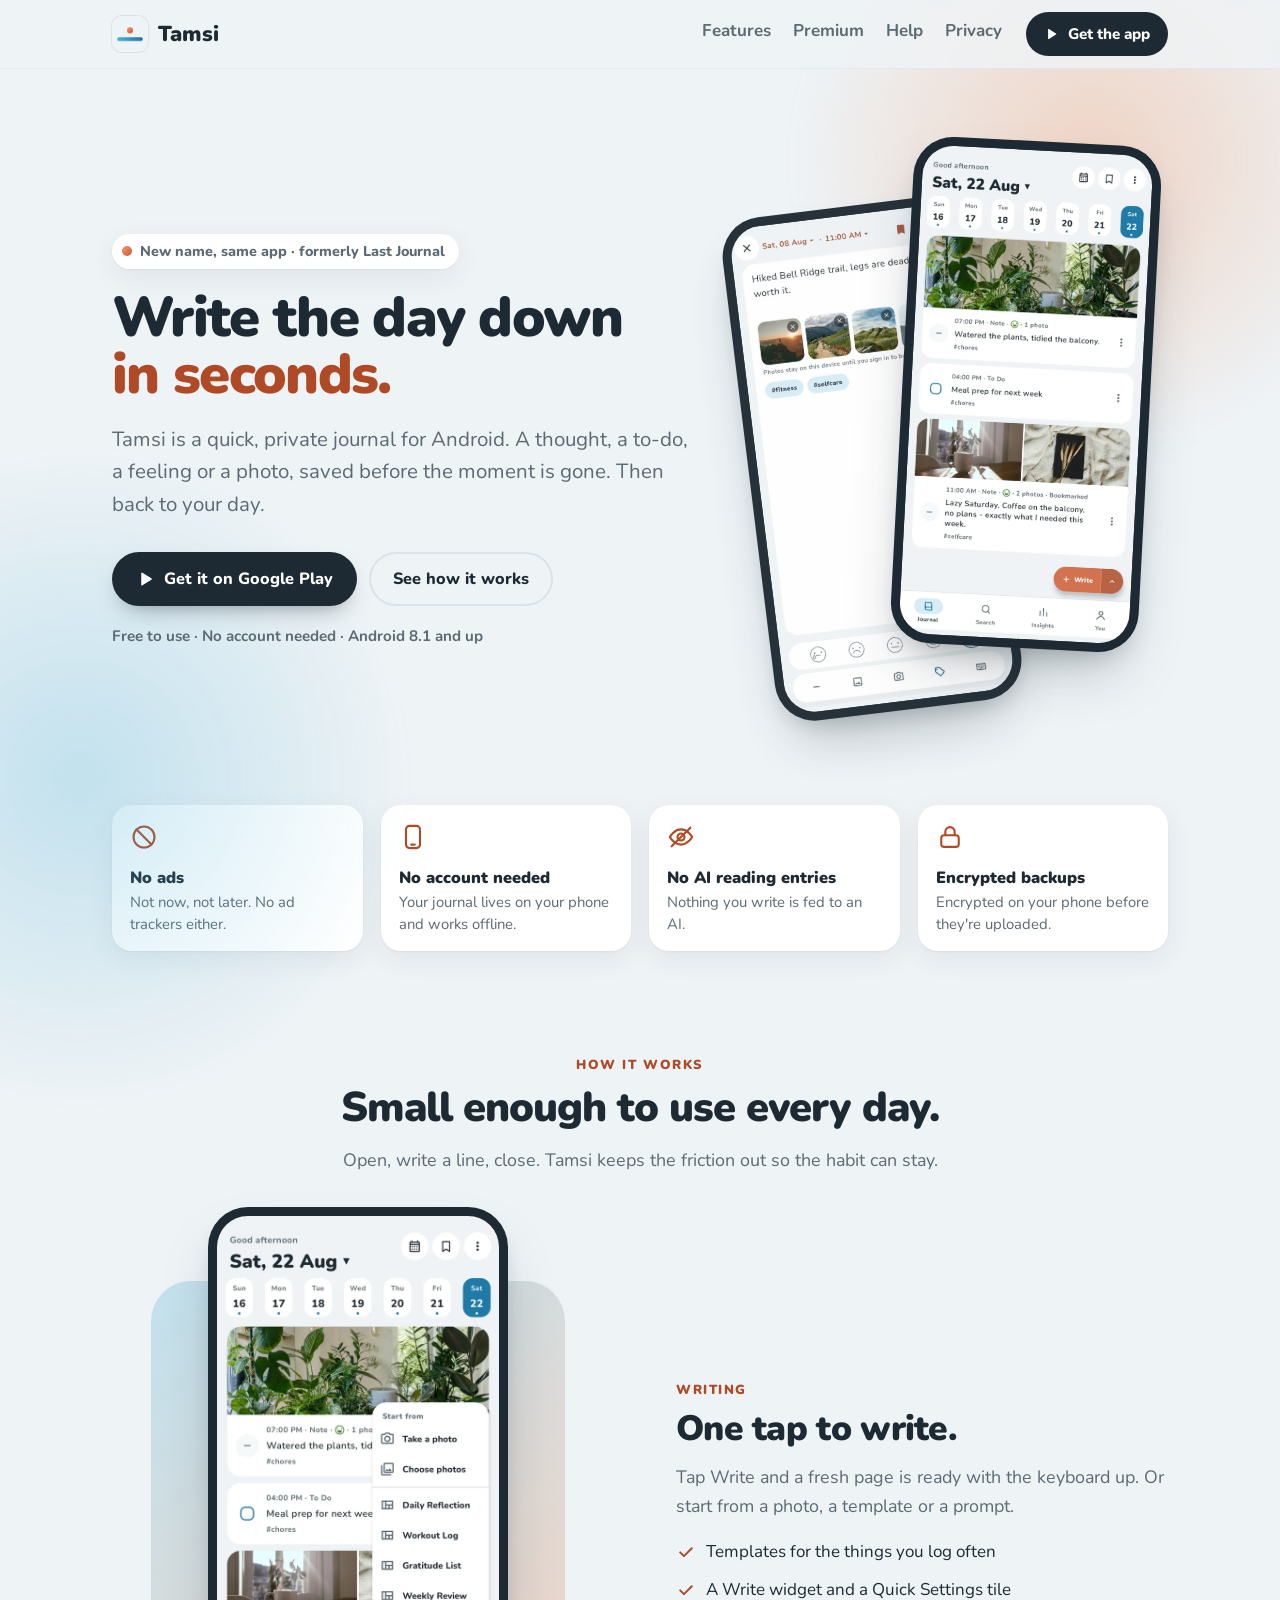
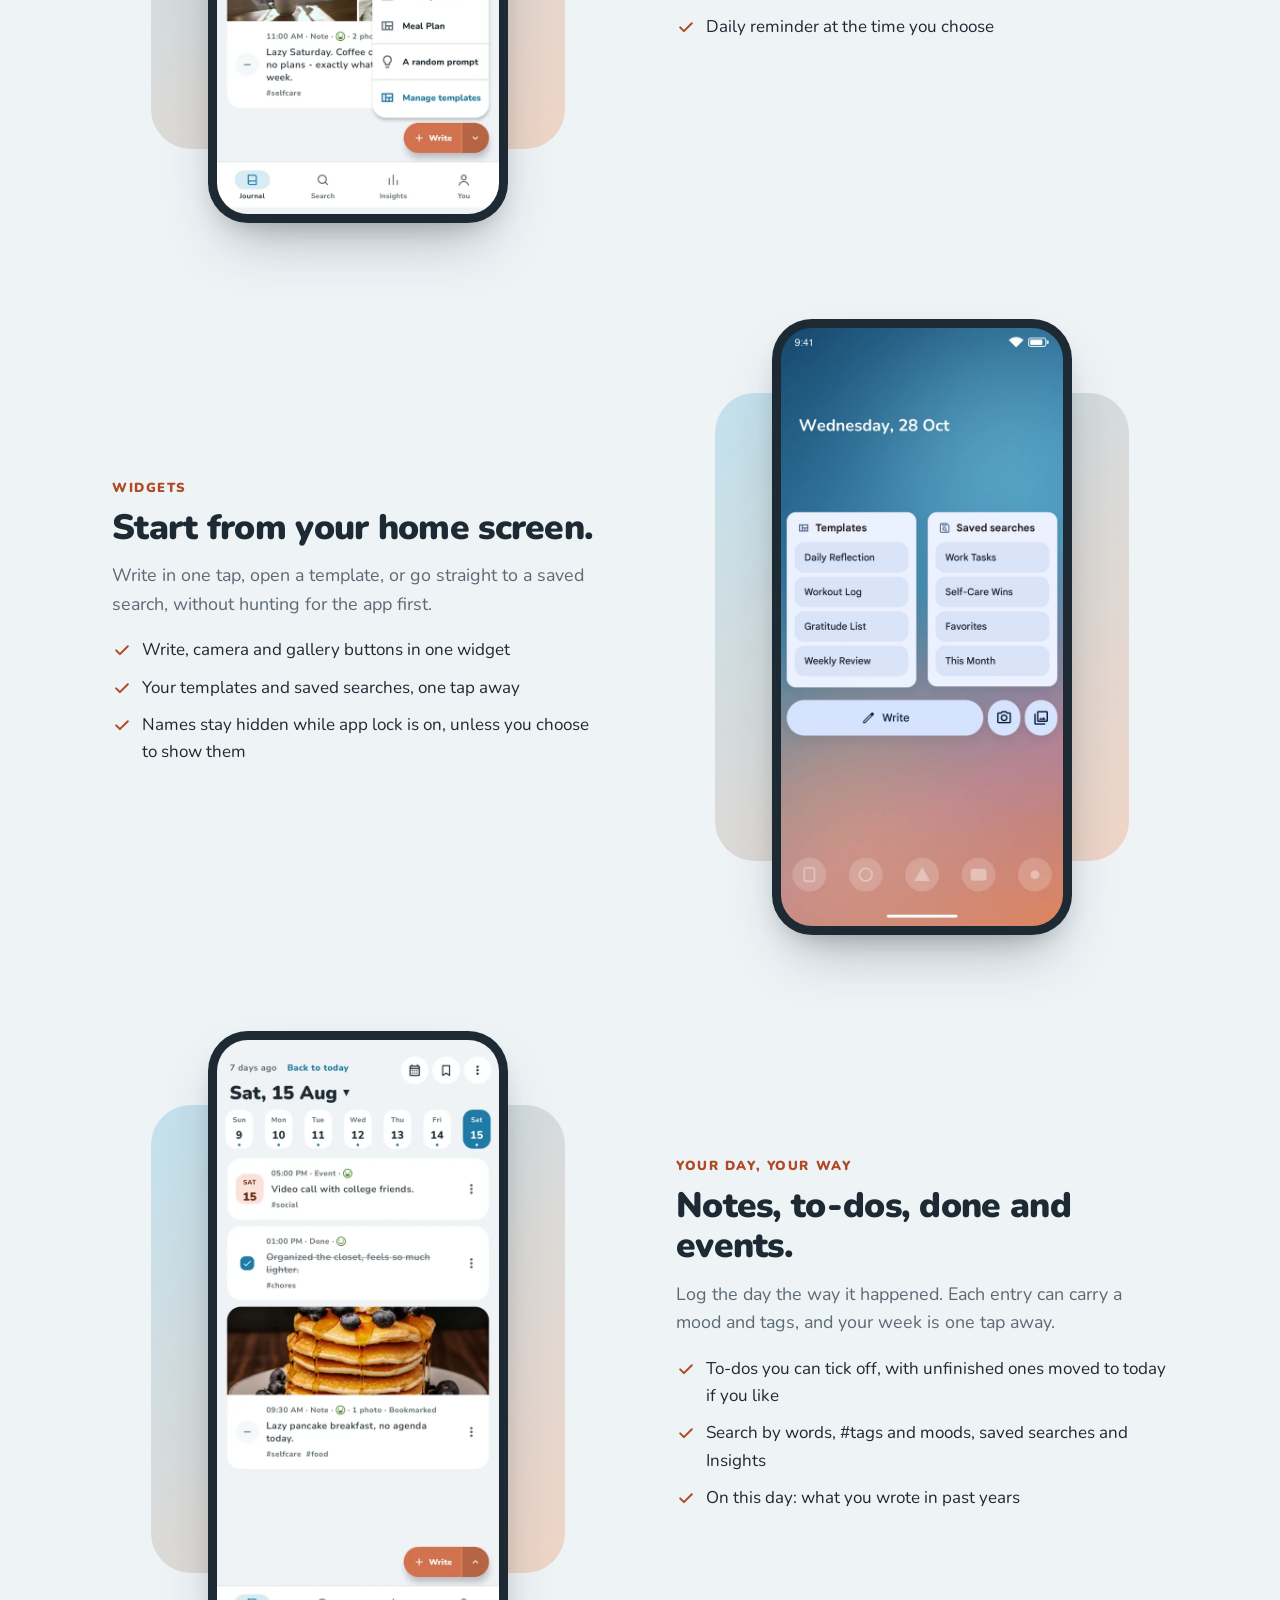
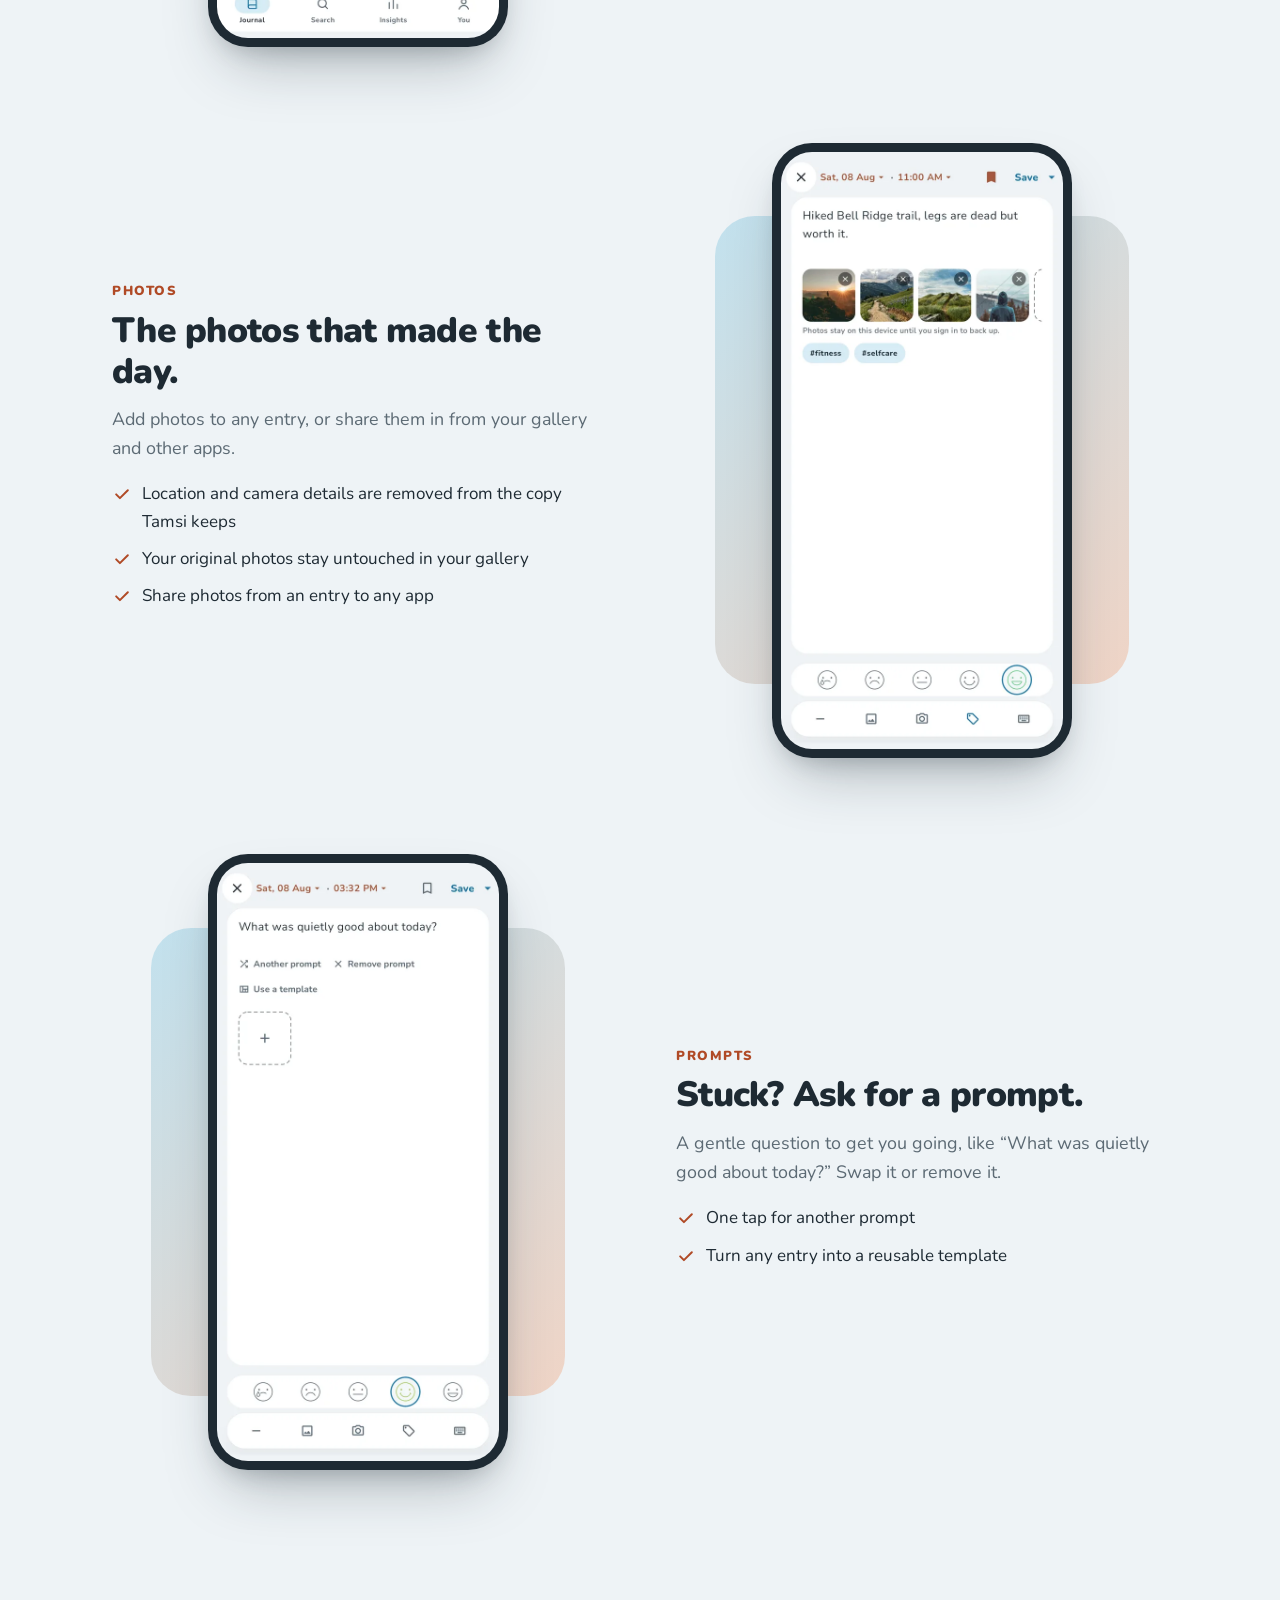
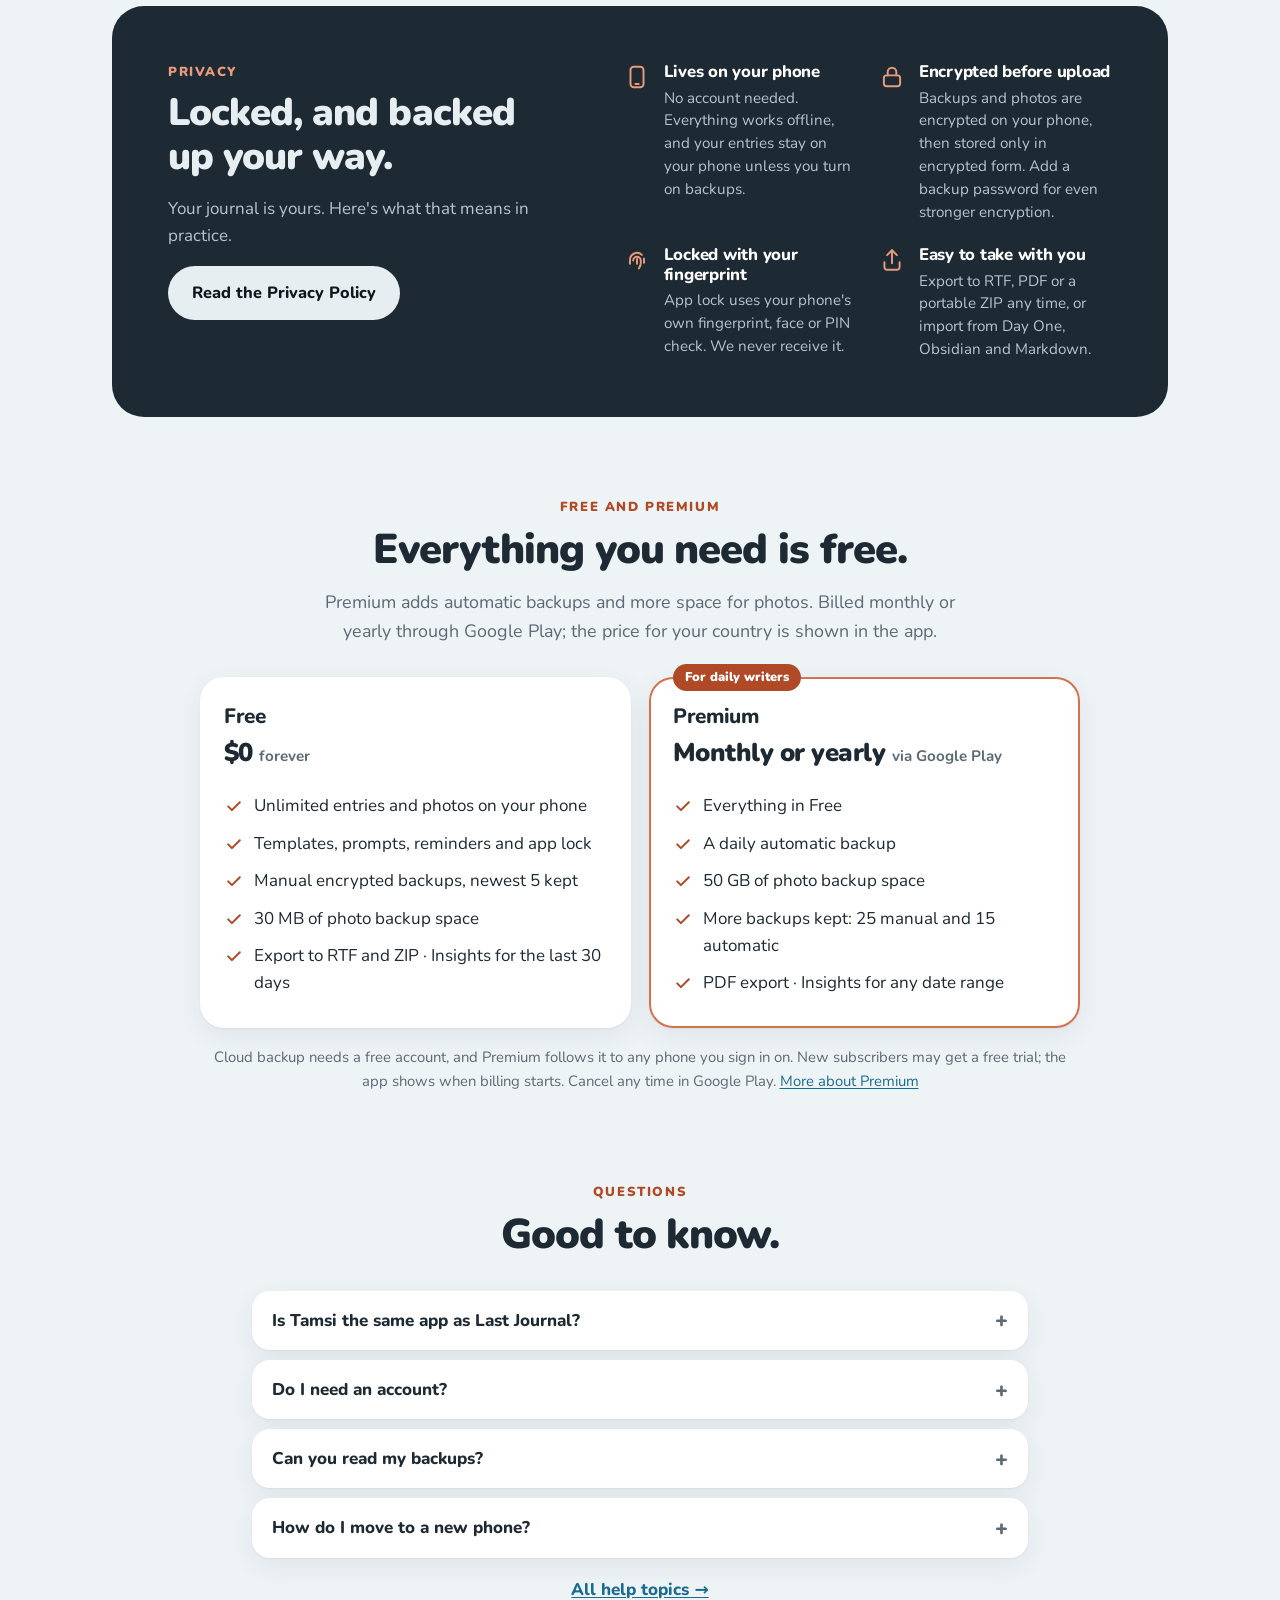
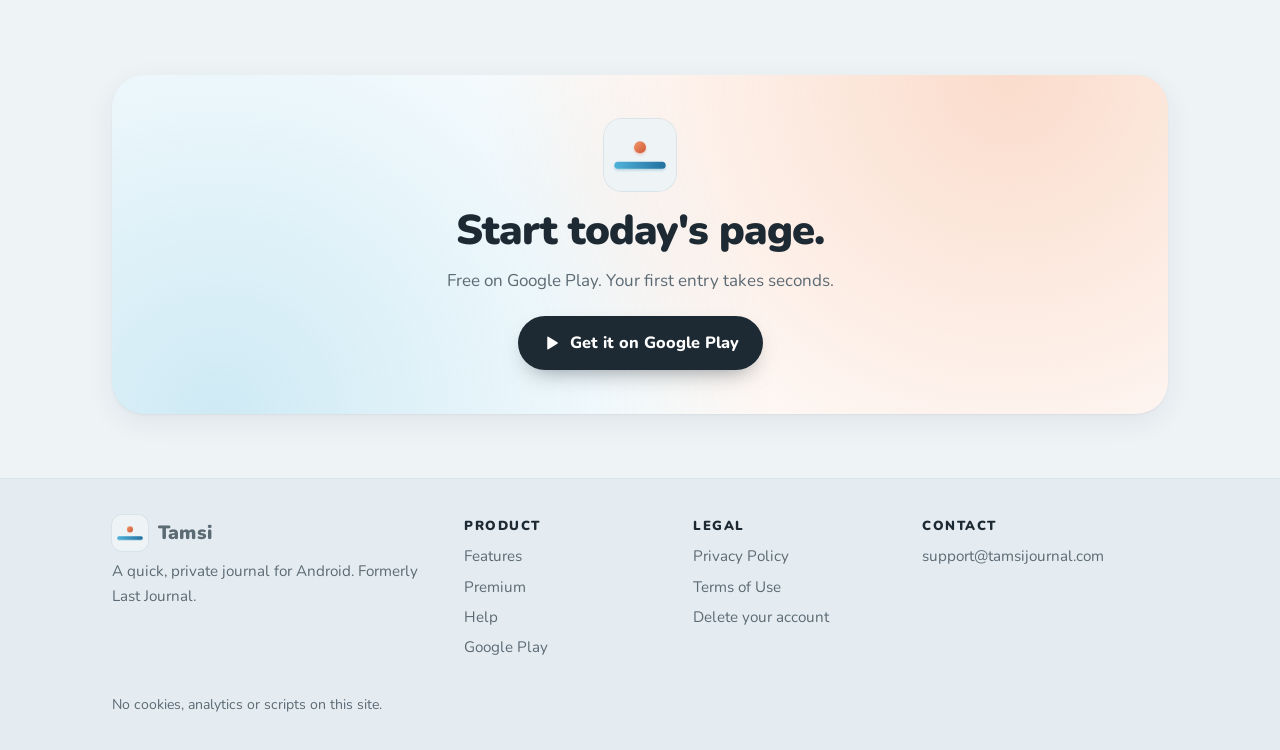
==== index.html @ c7ec6975 "QJ-453: Tamsi 2.8.1 — 50 GB Premium photo space, Premium follows your account, updated Privacy + Ter" ====
<!doctype html>
<html lang="en">
<head>
<meta charset="utf-8">
<meta name="viewport" content="width=device-width, initial-scale=1">
<title>Tamsi · A quick, private journal for Android</title>
<meta name="description" content="Tamsi is a fast daily log of words and photos for Android. No ads. No account needed. No AI reading your entries. Backups encrypted.">
<meta name="color-scheme" content="light dark">
<meta name="theme-color" content="#EEF3F6" media="(prefers-color-scheme: light)">
<meta name="theme-color" content="#11181D" media="(prefers-color-scheme: dark)">
<meta name="referrer" content="no-referrer">
<link rel="canonical" href="https://tamsijournal.com/">
<meta property="og:title" content="Tamsi · A quick, private journal for Android">
<meta property="og:description" content="Tamsi is a fast daily log of words and photos for Android. No ads. No account needed. No AI reading your entries. Backups encrypted.">
<meta property="og:image" content="https://tamsijournal.com/assets/icon-512.png">
<meta property="og:type" content="website">
<link rel="icon" href="assets/icon.svg" type="image/svg+xml">
<link rel="icon" href="assets/favicon-32.png" sizes="32x32" type="image/png">
<link rel="apple-touch-icon" href="assets/apple-touch-icon.png">
<link rel="preload" href="assets/fonts/nunito-latin.woff" as="font" type="font/woff" crossorigin>
<link rel="stylesheet" href="style.css">
</head>
<body>
<a class="skip" href="#main">Skip to content</a>
<header class="site-header">
<div class="wrap header-row">
<a class="brand" href="index.html"><img src="assets/icon.svg" width="36" height="36" alt=""><span>Tamsi</span></a>
<nav class="site-nav" aria-label="Main"><ul><li><a href="index.html#features">Features</a></li><li><a href="index.html#premium">Premium</a></li><li><a href="faq.html">Help</a></li><li><a href="privacy.html">Privacy</a></li></ul></nav>
<a class="button button-small header-cta" href="https://play.google.com/store/apps/details?id=com.odralliv.quickjournal"><svg viewBox="0 0 24 24" aria-hidden="true" focusable="false"><path fill="currentColor" d="M7 4.5v15a1 1 0 0 0 1.5.86l12-7.5a1 1 0 0 0 0-1.72l-12-7.5A1 1 0 0 0 7 4.5Z"/></svg><span>Get the app</span></a>
</div>
</header>
<main id="main">
<section class="hero">
<div class="wrap hero-grid">
<div class="hero-text">
<p class="pill"><span class="pill-dot" aria-hidden="true"></span>New name, same app · formerly Last Journal</p>
<h1>Write the day down <span class="accent">in seconds.</span></h1>
<p class="lede">Tamsi is a quick, private journal for Android. A thought, a to-do, a feeling or a photo, saved
before the moment is gone. Then back to your day.</p>
<div class="cta-row">
<a class="button" href="https://play.google.com/store/apps/details?id=com.odralliv.quickjournal"><svg viewBox="0 0 24 24" aria-hidden="true" focusable="false"><path fill="currentColor" d="M7 4.5v15a1 1 0 0 0 1.5.86l12-7.5a1 1 0 0 0 0-1.72l-12-7.5A1 1 0 0 0 7 4.5Z"/></svg><span>Get it on Google Play</span></a>
<a class="button button-ghost" href="#features">See how it works</a>
</div>
<p class="meta">Free to use · No account needed · Android 8.1 and up</p>
</div>
<div class="hero-media" aria-hidden="true">
<div class="phone phone-back"><img src="assets/shots/editor.webp" width="600" height="1272" alt="" loading="lazy" decoding="async"></div>
<div class="phone phone-front"><img src="assets/shots/journal.webp" width="600" height="1272" alt="" loading="lazy" decoding="async"></div>
</div>
</div>
</section>

<section class="wrap trust-strip" aria-label="What Tamsi promises">
<div class="trust-item"><svg viewBox="0 0 24 24" aria-hidden="true" focusable="false" fill="none" stroke="currentColor" stroke-width="1.8" stroke-linecap="round" stroke-linejoin="round"><circle cx="12" cy="12" r="9"/><path d="M5.6 5.6l12.8 12.8"/></svg><h2>No ads</h2><p>Not now, not later. No ad trackers either.</p></div>
<div class="trust-item"><svg viewBox="0 0 24 24" aria-hidden="true" focusable="false" fill="none" stroke="currentColor" stroke-width="1.8" stroke-linecap="round" stroke-linejoin="round"><rect x="6" y="2.5" width="12" height="19" rx="3"/><path d="M10.5 18.5h3"/></svg><h2>No account needed</h2><p>Your journal lives on your phone and works offline.</p></div>
<div class="trust-item"><svg viewBox="0 0 24 24" aria-hidden="true" focusable="false" fill="none" stroke="currentColor" stroke-width="1.8" stroke-linecap="round" stroke-linejoin="round"><path d="M2.5 12S6 5.5 12 5.5 21.5 12 21.5 12 18 18.5 12 18.5 2.5 12 2.5 12z"/><circle cx="12" cy="12" r="3"/><path d="M4 20L20 4"/></svg><h2>No AI reading entries</h2><p>Nothing you write is fed to an AI.</p></div>
<div class="trust-item"><svg viewBox="0 0 24 24" aria-hidden="true" focusable="false" fill="none" stroke="currentColor" stroke-width="1.8" stroke-linecap="round" stroke-linejoin="round"><rect x="4.5" y="10.5" width="15" height="10" rx="2.5"/><path d="M8 10.5V7.5a4 4 0 0 1 8 0v3"/></svg><h2>Encrypted backups</h2><p>Encrypted on your phone before they're uploaded.</p></div>
</section>

<div class="wrap features" id="features">
<header class="section-head">
<p class="eyebrow">How it works</p>
<h2>Small enough to use every day.</h2>
<p class="lede">Open, write a line, close. Tamsi keeps the friction out so the habit can stay.</p>
</header>
<section class="feature">
<div class="feature-media"><div class="phone"><img src="assets/shots/write-menu.webp" width="600" height="1272" alt="The Journal screen with the Write menu open: take a photo, choose photos, templates and a random prompt" loading="lazy" decoding="async"></div></div>
<div class="feature-text">
<p class="eyebrow">Writing</p>
<h2>One tap to write.</h2>
<p class="lede">Tap Write and a fresh page is ready with the keyboard up. Or start from a photo, a template or a prompt.</p>
<ul class="checks"><li><svg viewBox="0 0 24 24" aria-hidden="true" focusable="false" fill="none" stroke="currentColor" stroke-width="1.8" stroke-linecap="round" stroke-linejoin="round"><path d="M5 12.5l4.5 4.5L19 7.5"/></svg><span>Templates for the things you log often</span></li><li><svg viewBox="0 0 24 24" aria-hidden="true" focusable="false" fill="none" stroke="currentColor" stroke-width="1.8" stroke-linecap="round" stroke-linejoin="round"><path d="M5 12.5l4.5 4.5L19 7.5"/></svg><span>A Write widget and a Quick Settings tile</span></li><li><svg viewBox="0 0 24 24" aria-hidden="true" focusable="false" fill="none" stroke="currentColor" stroke-width="1.8" stroke-linecap="round" stroke-linejoin="round"><path d="M5 12.5l4.5 4.5L19 7.5"/></svg><span>Daily reminder at the time you choose</span></li></ul>
</div>
</section>
<section class="feature feature-flip">
<div class="feature-media"><div class="phone"><img src="assets/shots/widgets.webp" width="600" height="1272" alt="Three Tamsi home-screen widgets: Write with camera and gallery buttons, Templates and Saved searches" loading="lazy" decoding="async"></div></div>
<div class="feature-text">
<p class="eyebrow">Widgets</p>
<h2>Start from your home screen.</h2>
<p class="lede">Write in one tap, open a template, or go straight to a saved search, without hunting for the app first.</p>
<ul class="checks"><li><svg viewBox="0 0 24 24" aria-hidden="true" focusable="false" fill="none" stroke="currentColor" stroke-width="1.8" stroke-linecap="round" stroke-linejoin="round"><path d="M5 12.5l4.5 4.5L19 7.5"/></svg><span>Write, camera and gallery buttons in one widget</span></li><li><svg viewBox="0 0 24 24" aria-hidden="true" focusable="false" fill="none" stroke="currentColor" stroke-width="1.8" stroke-linecap="round" stroke-linejoin="round"><path d="M5 12.5l4.5 4.5L19 7.5"/></svg><span>Your templates and saved searches, one tap away</span></li><li><svg viewBox="0 0 24 24" aria-hidden="true" focusable="false" fill="none" stroke="currentColor" stroke-width="1.8" stroke-linecap="round" stroke-linejoin="round"><path d="M5 12.5l4.5 4.5L19 7.5"/></svg><span>Names stay hidden while app lock is on, unless you choose to show them</span></li></ul>
</div>
</section>
<section class="feature">
<div class="feature-media"><div class="phone"><img src="assets/shots/journal-week.webp" width="600" height="1272" alt="A week in the journal: an event, a finished to-do and a photo note" loading="lazy" decoding="async"></div></div>
<div class="feature-text">
<p class="eyebrow">Your day, your way</p>
<h2>Notes, to-dos, done and events.</h2>
<p class="lede">Log the day the way it happened. Each entry can carry a mood and tags, and your week is one tap away.</p>
<ul class="checks"><li><svg viewBox="0 0 24 24" aria-hidden="true" focusable="false" fill="none" stroke="currentColor" stroke-width="1.8" stroke-linecap="round" stroke-linejoin="round"><path d="M5 12.5l4.5 4.5L19 7.5"/></svg><span>To-dos you can tick off, with unfinished ones moved to today if you like</span></li><li><svg viewBox="0 0 24 24" aria-hidden="true" focusable="false" fill="none" stroke="currentColor" stroke-width="1.8" stroke-linecap="round" stroke-linejoin="round"><path d="M5 12.5l4.5 4.5L19 7.5"/></svg><span>Search by words, #tags and moods, saved searches and Insights</span></li><li><svg viewBox="0 0 24 24" aria-hidden="true" focusable="false" fill="none" stroke="currentColor" stroke-width="1.8" stroke-linecap="round" stroke-linejoin="round"><path d="M5 12.5l4.5 4.5L19 7.5"/></svg><span>On this day: what you wrote in past years</span></li></ul>
</div>
</section>
<section class="feature feature-flip">
<div class="feature-media"><div class="phone"><img src="assets/shots/editor.webp" width="600" height="1272" alt="An entry about a hike with four photos, a mood and two tags" loading="lazy" decoding="async"></div></div>
<div class="feature-text">
<p class="eyebrow">Photos</p>
<h2>The photos that made the day.</h2>
<p class="lede">Add photos to any entry, or share them in from your gallery and other apps.</p>
<ul class="checks"><li><svg viewBox="0 0 24 24" aria-hidden="true" focusable="false" fill="none" stroke="currentColor" stroke-width="1.8" stroke-linecap="round" stroke-linejoin="round"><path d="M5 12.5l4.5 4.5L19 7.5"/></svg><span>Location and camera details are removed from the copy Tamsi keeps</span></li><li><svg viewBox="0 0 24 24" aria-hidden="true" focusable="false" fill="none" stroke="currentColor" stroke-width="1.8" stroke-linecap="round" stroke-linejoin="round"><path d="M5 12.5l4.5 4.5L19 7.5"/></svg><span>Your original photos stay untouched in your gallery</span></li><li><svg viewBox="0 0 24 24" aria-hidden="true" focusable="false" fill="none" stroke="currentColor" stroke-width="1.8" stroke-linecap="round" stroke-linejoin="round"><path d="M5 12.5l4.5 4.5L19 7.5"/></svg><span>Share photos from an entry to any app</span></li></ul>
</div>
</section>
<section class="feature">
<div class="feature-media"><div class="phone"><img src="assets/shots/prompt.webp" width="600" height="1272" alt="A new entry that starts with the prompt: What was quietly good about today?" loading="lazy" decoding="async"></div></div>
<div class="feature-text">
<p class="eyebrow">Prompts</p>
<h2>Stuck? Ask for a prompt.</h2>
<p class="lede">A gentle question to get you going, like “What was quietly good about today?” Swap it or remove it.</p>
<ul class="checks"><li><svg viewBox="0 0 24 24" aria-hidden="true" focusable="false" fill="none" stroke="currentColor" stroke-width="1.8" stroke-linecap="round" stroke-linejoin="round"><path d="M5 12.5l4.5 4.5L19 7.5"/></svg><span>One tap for another prompt</span></li><li><svg viewBox="0 0 24 24" aria-hidden="true" focusable="false" fill="none" stroke="currentColor" stroke-width="1.8" stroke-linecap="round" stroke-linejoin="round"><path d="M5 12.5l4.5 4.5L19 7.5"/></svg><span>Turn any entry into a reusable template</span></li></ul>
</div>
</section>
</div>

<section class="wrap" id="privacy">
<div class="privacy-band">
<div class="privacy-head">
<p class="eyebrow">Privacy</p>
<h2>Locked, and backed up your way.</h2>
<p>Your journal is yours. Here's what that means in practice.</p>
<a class="button button-light" href="privacy.html">Read the Privacy Policy</a>
</div>
<ul class="privacy-points">
<li><svg viewBox="0 0 24 24" aria-hidden="true" focusable="false" fill="none" stroke="currentColor" stroke-width="1.8" stroke-linecap="round" stroke-linejoin="round"><rect x="6" y="2.5" width="12" height="19" rx="3"/><path d="M10.5 18.5h3"/></svg><div><h3>Lives on your phone</h3><p>No account needed. Everything works offline, and your entries
stay on your phone unless you turn on backups.</p></div></li>
<li><svg viewBox="0 0 24 24" aria-hidden="true" focusable="false" fill="none" stroke="currentColor" stroke-width="1.8" stroke-linecap="round" stroke-linejoin="round"><rect x="4.5" y="10.5" width="15" height="10" rx="2.5"/><path d="M8 10.5V7.5a4 4 0 0 1 8 0v3"/></svg><div><h3>Encrypted before upload</h3><p>Backups and photos are encrypted on your phone, then stored only in
encrypted form. Add a backup password for even stronger encryption.</p></div></li>
<li><svg viewBox="0 0 24 24" aria-hidden="true" focusable="false" fill="none" stroke="currentColor" stroke-width="1.8" stroke-linecap="round" stroke-linejoin="round"><path d="M12 11v4.5"/><path d="M8.5 12.5a3.5 3.5 0 0 1 7 0v2c0 2-.6 3.8-1.7 5.3"/><path d="M5.5 15.5V12a6.5 6.5 0 0 1 11-4.7"/><path d="M18.4 10.5c.1.5.1 1 .1 1.5v2.5"/></svg><div><h3>Locked with your fingerprint</h3><p>App lock uses your phone's own fingerprint, face or PIN
check. We never receive it.</p></div></li>
<li><svg viewBox="0 0 24 24" aria-hidden="true" focusable="false" fill="none" stroke="currentColor" stroke-width="1.8" stroke-linecap="round" stroke-linejoin="round"><path d="M12 3v12"/><path d="M7.5 7.5L12 3l4.5 4.5"/><path d="M5 14v4.5A2.5 2.5 0 0 0 7.5 21h9a2.5 2.5 0 0 0 2.5-2.5V14"/></svg><div><h3>Easy to take with you</h3><p>Export to RTF, PDF or a portable ZIP any time, or import from Day
One, Obsidian and Markdown.</p></div></li>
</ul>
</div>
</section>

<section class="wrap pricing" id="premium">
<header class="section-head">
<p class="eyebrow">Free and Premium</p>
<h2>Everything you need is free.</h2>
<p class="lede">Premium adds automatic backups and more space for photos. Billed monthly or yearly through Google
Play; the price for your country is shown in the app.</p>
</header>
<div class="plans">
<article class="plan">
<h3>Free</h3>
<p class="plan-price">$0 <span>forever</span></p>
<ul class="checks"><li><svg viewBox="0 0 24 24" aria-hidden="true" focusable="false" fill="none" stroke="currentColor" stroke-width="1.8" stroke-linecap="round" stroke-linejoin="round"><path d="M5 12.5l4.5 4.5L19 7.5"/></svg><span>Unlimited entries and photos on your phone</span></li><li><svg viewBox="0 0 24 24" aria-hidden="true" focusable="false" fill="none" stroke="currentColor" stroke-width="1.8" stroke-linecap="round" stroke-linejoin="round"><path d="M5 12.5l4.5 4.5L19 7.5"/></svg><span>Templates, prompts, reminders and app lock</span></li><li><svg viewBox="0 0 24 24" aria-hidden="true" focusable="false" fill="none" stroke="currentColor" stroke-width="1.8" stroke-linecap="round" stroke-linejoin="round"><path d="M5 12.5l4.5 4.5L19 7.5"/></svg><span>Manual encrypted backups, newest 5 kept</span></li><li><svg viewBox="0 0 24 24" aria-hidden="true" focusable="false" fill="none" stroke="currentColor" stroke-width="1.8" stroke-linecap="round" stroke-linejoin="round"><path d="M5 12.5l4.5 4.5L19 7.5"/></svg><span>30 MB of photo backup space</span></li><li><svg viewBox="0 0 24 24" aria-hidden="true" focusable="false" fill="none" stroke="currentColor" stroke-width="1.8" stroke-linecap="round" stroke-linejoin="round"><path d="M5 12.5l4.5 4.5L19 7.5"/></svg><span>Export to RTF and ZIP · Insights for the last 30 days</span></li></ul>
</article>
<article class="plan plan-premium">
<p class="plan-badge">For daily writers</p>
<h3>Premium</h3>
<p class="plan-price">Monthly or yearly <span>via Google Play</span></p>
<ul class="checks"><li><svg viewBox="0 0 24 24" aria-hidden="true" focusable="false" fill="none" stroke="currentColor" stroke-width="1.8" stroke-linecap="round" stroke-linejoin="round"><path d="M5 12.5l4.5 4.5L19 7.5"/></svg><span>Everything in Free</span></li><li><svg viewBox="0 0 24 24" aria-hidden="true" focusable="false" fill="none" stroke="currentColor" stroke-width="1.8" stroke-linecap="round" stroke-linejoin="round"><path d="M5 12.5l4.5 4.5L19 7.5"/></svg><span>A daily automatic backup</span></li><li><svg viewBox="0 0 24 24" aria-hidden="true" focusable="false" fill="none" stroke="currentColor" stroke-width="1.8" stroke-linecap="round" stroke-linejoin="round"><path d="M5 12.5l4.5 4.5L19 7.5"/></svg><span>50 GB of photo backup space</span></li><li><svg viewBox="0 0 24 24" aria-hidden="true" focusable="false" fill="none" stroke="currentColor" stroke-width="1.8" stroke-linecap="round" stroke-linejoin="round"><path d="M5 12.5l4.5 4.5L19 7.5"/></svg><span>More backups kept: 25 manual and 15 automatic</span></li><li><svg viewBox="0 0 24 24" aria-hidden="true" focusable="false" fill="none" stroke="currentColor" stroke-width="1.8" stroke-linecap="round" stroke-linejoin="round"><path d="M5 12.5l4.5 4.5L19 7.5"/></svg><span>PDF export · Insights for any date range</span></li></ul>
</article>
</div>
<p class="fine">Cloud backup needs a free account, and Premium follows it to any phone you sign in on. New subscribers may get a free trial; the app shows when billing
starts. Cancel any time in Google Play. <a href="faq.html#premium">More about Premium</a></p>
</section>

<section class="wrap faq-teaser" aria-labelledby="faq-title">
<header class="section-head">
<p class="eyebrow">Questions</p>
<h2 id="faq-title">Good to know.</h2>
</header>
<div class="faq">
<details><summary>Is Tamsi the same app as Last Journal?</summary><div class="answer"><p>Yes. Tamsi is Last Journal's new
name. Your entries, backups and Premium carry over as they are; there's nothing to do.</p></div></details>
<details><summary>Do I need an account?</summary><div class="answer"><p>No. Tamsi works fully without one. An
account is only for encrypted cloud backups, and you can add it any time.</p></div></details>
<details><summary>Can you read my backups?</summary><div class="answer"><p>Backups are encrypted on your phone
before upload and stored only in encrypted form, and we don't look at their contents. For even stronger
encryption, add a backup password. <a href="faq.html#encryption">How encryption works</a></p></div></details>
<details><summary>How do I move to a new phone?</summary><div class="answer"><p>Back up on the old phone, sign in
the same way on the new one, and restore. <a href="faq.html#new-phone">Step by step</a></p></div></details>
</div>
<p class="more"><a href="faq.html">All help topics →</a></p>
</section>

<section class="wrap">
<div class="cta-band">
<img src="assets/icon.svg" width="72" height="72" alt="">
<h2>Start today's page.</h2>
<p>Free on Google Play. Your first entry takes seconds.</p>
<a class="button" href="https://play.google.com/store/apps/details?id=com.odralliv.quickjournal"><svg viewBox="0 0 24 24" aria-hidden="true" focusable="false"><path fill="currentColor" d="M7 4.5v15a1 1 0 0 0 1.5.86l12-7.5a1 1 0 0 0 0-1.72l-12-7.5A1 1 0 0 0 7 4.5Z"/></svg><span>Get it on Google Play</span></a>
</div>
</section>

</main>
<footer class="site-footer">
<div class="wrap footer-grid">
<div class="footer-brand">
<a class="brand" href="index.html"><img src="assets/icon.svg" width="36" height="36" alt=""><span>Tamsi</span></a>
<p>A quick, private journal for Android. Formerly Last Journal.</p>
</div>
<nav aria-label="Product"><h2>Product</h2><ul>
<li><a href="index.html#features">Features</a></li>
<li><a href="index.html#premium">Premium</a></li>
<li><a href="faq.html">Help</a></li>
<li><a href="https://play.google.com/store/apps/details?id=com.odralliv.quickjournal">Google Play</a></li>
</ul></nav>
<nav aria-label="Legal"><h2>Legal</h2><ul>
<li><a href="privacy.html">Privacy Policy</a></li>
<li><a href="terms.html">Terms of Use</a></li>
<li><a href="delete-account.html">Delete your account</a></li>
</ul></nav>
<div><h2>Contact</h2><p><a href="mailto:support@tamsijournal.com">support@tamsijournal.com</a></p></div>
</div>
<div class="wrap footer-base"><p>No cookies, analytics or scripts on this site.</p></div>
</footer>
</body>
</html>
---- style.css ----
/*
 * Tamsi website: shared styles (QJ-286). Soft Cards palette from the QJ-307 redesign.
 * Mobile first; light and dark follow the system setting. No JavaScript anywhere on the site.
 *
 * Contrast (WCAG 2.x, checked 2026-10-19):
 *   text #1E2A33 on ground 13.1:1 · secondary #5C6A74 on card 5.57:1 · link #1A6B92 on card 5.9:1
 *   accent text #B04A26 on ground 4.88:1 / on card 5.45:1 (terracotta #D2724F stays decoration only)
 *   white on button #1E2A33 14.6:1 · white on blue #1F7AA6 4.78:1
 *   dark: text #E6EEF2 on card 13.3:1 · link #6CB8DD on card 7.1:1 · accent #E89A7C on ground 7.97:1
 */

@font-face {
  font-family: "Nunito";
  src: url("assets/fonts/nunito-latin.woff") format("woff");
  font-weight: 200 1000;
  font-style: normal;
  font-display: swap;
}

:root {
  --ground: #EEF3F6;
  --ground-2: #E4ECF1;
  --card: #FFFFFF;
  --text: #1E2A33;
  --secondary: #5C6A74;
  --blue: #1F7AA6;
  --link: #1A6B92;
  --terracotta: #D2724F;
  --accent-text: #B04A26;
  --button: #1E2A33;
  --on-button: #FFFFFF;
  --rule: #D9E4EA;
  --chip: #E3EEF4;
  --warn-bg: #FBEDE7;
  --warn-edge: #D2724F;
  --bezel: #1E2A33;
  --glow-warm: rgba(242, 154, 107, .35);
  --glow-cool: rgba(79, 179, 217, .28);
  --radius-card: 24px;
  --shadow: 0 1px 2px rgba(30, 42, 51, .05), 0 8px 28px rgba(30, 42, 51, .07);
  --shadow-phone: 0 30px 60px -20px rgba(30, 42, 51, .35), 0 12px 24px -12px rgba(30, 42, 51, .25);
  color-scheme: light dark;
}

@media (prefers-color-scheme: dark) {
  :root {
    --ground: #11181D;
    --ground-2: #151E24;
    --card: #1B252C;
    --text: #E6EEF2;
    --secondary: #9AA8B1;
    --blue: #6CB8DD;
    --link: #6CB8DD;
    --accent-text: #E89A7C;
    --button: #E6EEF2;
    --on-button: #11181D;
    --rule: #2A3740;
    --chip: #22313A;
    --warn-bg: #2E2420;
    --warn-edge: #E89A7C;
    --bezel: #05090C;
    --glow-warm: rgba(232, 154, 124, .16);
    --glow-cool: rgba(108, 184, 221, .14);
    --shadow: 0 0 0 1px #24313A;
    --shadow-phone: 0 30px 60px -20px rgba(0, 0, 0, .7), 0 0 0 1px #2A3740;
  }
}

*, *::before, *::after { box-sizing: border-box; }
html { -webkit-text-size-adjust: 100%; text-size-adjust: 100%; scroll-behavior: smooth; scroll-padding-top: 84px; }

body {
  margin: 0;
  background: var(--ground);
  color: var(--text);
  font: 400 17px/1.6 "Nunito", system-ui, -apple-system, "Segoe UI", Roboto, sans-serif;
  overflow-x: hidden;
}

img { max-width: 100%; height: auto; display: block; }
a { color: var(--link); text-underline-offset: 2px; }
a:hover { text-decoration-thickness: 2px; }
:focus-visible { outline: 3px solid var(--blue); outline-offset: 3px; border-radius: 8px; }

.skip {
  position: absolute; left: 16px; top: -60px; z-index: 50;
  background: var(--card); color: var(--text); padding: 10px 14px; border-radius: 10px;
}
.skip:focus { top: 12px; }

/* ---------- layout ---------- */

.wrap { max-width: 1120px; margin: 0 auto; padding: 0 16px; }
.wrap-text { max-width: 780px; padding-top: 24px; padding-bottom: 48px; }
@media (min-width: 720px) { .wrap { padding: 0 32px; } }

/* ---------- header ---------- */

.site-header {
  position: sticky; top: 0; z-index: 20;
  background: color-mix(in srgb, var(--ground) 82%, transparent);
  -webkit-backdrop-filter: saturate(160%) blur(14px);
  backdrop-filter: saturate(160%) blur(14px);
  border-bottom: 1px solid color-mix(in srgb, var(--rule) 70%, transparent);
}
.header-row { display: flex; align-items: center; gap: 12px 24px; min-height: 68px; }

.brand {
  display: inline-flex; align-items: center; gap: 10px;
  color: var(--text); text-decoration: none; font-weight: 900; font-size: 1.35rem; letter-spacing: .01em;
}
.brand img { width: 36px; height: 36px; border-radius: 10px; box-shadow: 0 0 0 1px var(--rule); }

.site-nav { margin-left: auto; }
.site-nav ul { list-style: none; margin: 0; padding: 0; display: flex; gap: 2px 22px; }
.site-nav a { color: var(--secondary); text-decoration: none; font-weight: 700; padding: 12px 0; display: inline-block; }
.site-nav a:hover, .site-nav a[aria-current="page"] { color: var(--text); }
.site-nav a[aria-current="page"] { box-shadow: inset 0 -3px 0 var(--terracotta); }

/* Small screens: the nav moves to its own scrollable row under the brand. */
@media (max-width: 719px) {
  .header-row { flex-wrap: wrap; min-height: 0; padding-top: 10px; }
  .site-nav { order: 3; width: 100%; margin: 0; overflow-x: auto; }
  .site-nav ul { gap: 2px 18px; }
  .site-nav a { padding: 8px 0 10px; }
  .header-cta { margin-left: auto; }
}

/* ---------- type ---------- */

h1, h2, h3 { font-weight: 900; line-height: 1.15; margin: 0 0 .5em; letter-spacing: -.015em; }
h1 { font-size: clamp(2rem, 6vw, 2.6rem); }
h2 { font-size: 1.35rem; margin-top: 1.6em; }
h3 { font-size: 1.1rem; font-weight: 800; margin-top: 1.2em; }
p { margin: 0 0 1em; }
ul, ol { margin: 0 0 1em; padding-left: 1.3em; }
li { margin: 0 0 .45em; }
strong { font-weight: 800; }

.lede { font-size: 1.12rem; color: var(--secondary); }
.muted { color: var(--secondary); }
.eyebrow {
  margin: 0 0 .6em; font-size: .82rem; font-weight: 900; letter-spacing: .12em; text-transform: uppercase;
  color: var(--accent-text);
}

/* ---------- buttons ---------- */

.button {
  display: inline-flex; align-items: center; justify-content: center; gap: 10px;
  background: var(--button); color: var(--on-button);
  font-weight: 800; font-size: 1.02rem; text-decoration: none;
  padding: 14px 24px; border-radius: 999px; min-height: 52px;
  box-shadow: 0 10px 24px -12px rgba(30, 42, 51, .6);
  transition: transform .15s ease, box-shadow .15s ease;
}
.button svg { width: 18px; height: 18px; flex: none; }
.button:hover { transform: translateY(-1px); box-shadow: 0 14px 28px -12px rgba(30, 42, 51, .7); }
.button-small { min-height: 44px; padding: 10px 18px; font-size: .95rem; box-shadow: none; }
.button-small svg { width: 14px; height: 14px; }
.button-ghost {
  background: transparent; color: var(--text); box-shadow: inset 0 0 0 2px var(--rule);
}
.button-ghost:hover { box-shadow: inset 0 0 0 2px var(--secondary); }

/* ---------- hero ---------- */

.hero {
  position: relative; isolation: isolate;
  padding: 40px 0 24px;
}
.hero::before, .hero::after {
  content: ""; position: absolute; z-index: -1; border-radius: 50%; filter: blur(10px);
}
.hero::before { width: 620px; height: 620px; right: -120px; top: -220px; max-width: 100vw; background: radial-gradient(circle, var(--glow-warm), transparent 68%); }
.hero::after { width: 680px; height: 680px; left: -260px; bottom: -320px; background: radial-gradient(circle, var(--glow-cool), transparent 68%); }

.hero-grid { display: grid; gap: 40px; align-items: center; }
@media (min-width: 900px) {
  .hero { padding: 72px 0 56px; }
  .hero-grid { grid-template-columns: 1.15fr .85fr; gap: 48px; }
  .hero h1 .accent { display: block; }
}

.pill {
  display: inline-flex; align-items: center; gap: 8px; margin: 0 0 20px;
  padding: 6px 14px 6px 10px; border-radius: 999px;
  background: var(--card); box-shadow: var(--shadow); font-weight: 800; font-size: .9rem; color: var(--secondary);
}
.pill-dot { width: 10px; height: 10px; border-radius: 50%; background: linear-gradient(135deg, #F29A6B, #CF5534); }

.hero h1 { font-size: clamp(2.5rem, 7.5vw, 3.5rem); line-height: 1.02; letter-spacing: -.03em; margin-bottom: .35em; }
.accent { color: var(--accent-text); }
.hero .lede { font-size: clamp(1.1rem, 2.2vw, 1.28rem); max-width: 34em; margin-bottom: 1.5em; }
.cta-row { display: flex; flex-wrap: wrap; gap: 12px; margin-bottom: 18px; }
.meta { color: var(--secondary); font-size: .95rem; font-weight: 700; margin: 0; }

.hero-media { position: relative; height: min(150vw, 580px); max-width: 460px; width: 100%; margin: 0 auto; }
@media (min-width: 900px) { .hero-media { height: 600px; max-width: none; } }

/* ---------- phone frame ---------- */

.phone {
  background: var(--bezel); padding: 9px; border-radius: 40px; box-shadow: var(--shadow-phone);
  width: 100%; max-width: 300px;
}
.phone img { width: 100%; border-radius: 31px; }
.hero-media .phone { position: absolute; width: 58%; max-width: 290px; }
.phone-front { right: 6%; top: 0; transform: rotate(3deg); }
.phone-back { left: 4%; top: 64px; transform: rotate(-7deg); opacity: .96; }
@media (min-width: 900px) { .phone-front { right: 4%; } .phone-back { left: 2%; } }

/* ---------- trust strip ---------- */

.trust-strip { display: grid; gap: 14px; grid-template-columns: 1fr 1fr; margin: 8px auto 24px; }
@media (min-width: 900px) { .trust-strip { grid-template-columns: repeat(4, 1fr); gap: 18px; } }
.trust-item { background: var(--card); border-radius: 20px; box-shadow: var(--shadow); padding: 18px 18px 16px; }
.trust-item svg { width: 28px; height: 28px; color: var(--accent-text); margin-bottom: 10px; }
.trust-item h2 { font-size: 1.02rem; margin: 0 0 .25em; letter-spacing: 0; }
.trust-item p { margin: 0; color: var(--secondary); font-size: .93rem; line-height: 1.45; }

/* ---------- sections ---------- */

.section-head { max-width: 640px; margin: 0 auto 32px; text-align: center; }
.section-head h2 { font-size: clamp(1.8rem, 4.6vw, 2.6rem); margin: 0 0 .35em; letter-spacing: -.025em; }
.section-head .lede { margin: 0; }

.features { padding: 56px 16px 8px; }
@media (min-width: 720px) { .features { padding: 80px 32px 16px; } }

.feature { display: grid; gap: 28px; align-items: center; margin: 0 0 56px; }
.feature-media { display: flex; justify-content: center; position: relative; }
.feature-media::before {
  content: ""; position: absolute; inset: 12% 8%; z-index: 0; border-radius: 40px;
  background: linear-gradient(140deg, var(--glow-cool), var(--glow-warm));
}
.feature-media .phone { position: relative; z-index: 1; max-width: 270px; }
.feature-text h2 { font-size: clamp(1.6rem, 3.8vw, 2.2rem); margin: 0 0 .4em; letter-spacing: -.02em; }
@media (min-width: 900px) {
  .feature { grid-template-columns: 1fr 1fr; gap: 72px; margin-bottom: 96px; }
  .feature-flip .feature-media { order: 2; }
  .feature-media .phone { max-width: 300px; }
}

.checks { list-style: none; padding: 0; margin: 0; }
.checks li { display: flex; gap: 10px; align-items: flex-start; margin: 0 0 .6em; }
.checks svg { width: 20px; height: 20px; flex: none; margin-top: 4px; color: var(--accent-text); stroke-width: 2.4; }

/* ---------- privacy band ---------- */

.privacy-band {
  display: grid; gap: 28px; margin: 24px 0 40px; padding: 36px 24px; border-radius: 32px;
  background: #1E2A33; color: #E6EEF2;
}
@media (prefers-color-scheme: dark) { .privacy-band { background: #1B252C; box-shadow: 0 0 0 1px #2A3740; } }
@media (min-width: 900px) { .privacy-band { grid-template-columns: .9fr 1.1fr; gap: 56px; padding: 56px; } }
.privacy-band .eyebrow { color: #E89A7C; }
.privacy-head h2 { font-size: clamp(1.8rem, 4.2vw, 2.4rem); margin: 0 0 .4em; letter-spacing: -.025em; }
.privacy-head p { color: #B8C5CD; }
.button-light { background: #E6EEF2; color: #11181D; box-shadow: none; }
.privacy-points { list-style: none; padding: 0; margin: 0; display: grid; gap: 22px; }
@media (min-width: 640px) { .privacy-points { grid-template-columns: 1fr 1fr; } }
.privacy-points li { display: flex; gap: 14px; margin: 0; }
.privacy-points svg { width: 26px; height: 26px; flex: none; color: #E89A7C; margin-top: 2px; }
.privacy-points h3 { margin: 0 0 .3em; font-size: 1.05rem; color: #FFFFFF; }
.privacy-points p { margin: 0; color: #B8C5CD; font-size: .95rem; line-height: 1.5; }

/* ---------- pricing ---------- */

.pricing { padding-top: 40px; padding-bottom: 24px; }
.plans { display: grid; gap: 18px; max-width: 880px; margin: 0 auto; }
@media (min-width: 760px) { .plans { grid-template-columns: 1fr 1fr; } }
.plan {
  position: relative; background: var(--card); border-radius: var(--radius-card); box-shadow: var(--shadow);
  padding: 28px 24px 22px;
}
.plan h3 { margin: 0 0 .2em; font-size: 1.3rem; }
.plan-price { font-size: 1.6rem; font-weight: 900; margin: 0 0 18px; letter-spacing: -.02em; }
.plan-price span { font-size: .95rem; font-weight: 700; color: var(--secondary); letter-spacing: 0; }
.plan-premium { box-shadow: var(--shadow), inset 0 0 0 2px var(--terracotta); }
.plan-badge {
  position: absolute; top: -13px; left: 24px; margin: 0; padding: 3px 12px; border-radius: 999px;
  background: #B04A26; color: #fff; font-size: .8rem; font-weight: 900;
}
.fine { max-width: 880px; margin: 18px auto 0; color: var(--secondary); font-size: .93rem; text-align: center; }

/* ---------- FAQ ---------- */

.faq-teaser { padding-top: 64px; padding-bottom: 16px; max-width: 840px; }
.faq details { background: var(--card); border-radius: 18px; box-shadow: var(--shadow); margin: 0 0 10px; }
.faq summary {
  cursor: pointer; list-style: none; padding: 16px 52px 16px 20px; font-weight: 800; position: relative; min-height: 48px;
}
.faq summary::-webkit-details-marker { display: none; }
.faq summary::after {
  content: "+"; position: absolute; right: 20px; top: 50%; transform: translateY(-50%);
  font-weight: 900; font-size: 1.35rem; color: var(--secondary);
}
.faq details[open] summary::after { content: "\2013"; }
.faq .answer { padding: 0 20px 16px; }
.faq .answer > :last-child { margin-bottom: 0; }
.faq h2 { margin: 1.4em 0 .6em; }
.more { text-align: center; font-weight: 800; margin: 18px 0 0; }

/* ---------- closing call to action ---------- */

.cta-band {
  margin: 56px 0 64px; padding: 44px 24px; border-radius: 32px; text-align: center;
  background:
    radial-gradient(circle at 85% 0%, var(--glow-warm), transparent 55%),
    radial-gradient(circle at 10% 100%, var(--glow-cool), transparent 55%),
    var(--card);
  box-shadow: var(--shadow);
}
.cta-band img { margin: 0 auto 16px; border-radius: 18px; box-shadow: 0 0 0 1px var(--rule); }
.cta-band h2 { font-size: clamp(1.8rem, 4.6vw, 2.6rem); margin: 0 0 .3em; letter-spacing: -.025em; }
.cta-band p { color: var(--secondary); margin-bottom: 22px; }

/* ---------- footer ---------- */

.site-footer { border-top: 1px solid var(--rule); background: var(--ground-2); color: var(--secondary); font-size: .95rem; }
.footer-grid { display: grid; gap: 24px; padding-top: 36px; padding-bottom: 16px; grid-template-columns: 1fr 1fr; }
.footer-brand { grid-column: 1 / -1; }
@media (min-width: 760px) { .footer-grid { grid-template-columns: 1.6fr 1fr 1fr 1.2fr; } .footer-brand { grid-column: auto; } }
.footer-brand .brand { font-size: 1.2rem; margin-bottom: 8px; }
.site-footer h2 { font-size: .82rem; text-transform: uppercase; letter-spacing: .12em; color: var(--text); margin: 4px 0 10px; }
.site-footer ul { list-style: none; margin: 0; padding: 0; }
.site-footer li { margin: 0 0 6px; }
.site-footer a { color: var(--secondary); text-decoration: none; }
.site-footer a:hover { color: var(--text); text-decoration: underline; }
.site-footer p { margin: 0 0 6px; }
.footer-base { padding-top: 12px; padding-bottom: 28px; font-size: .88rem; }

/* ---------- inner pages: cards, legal, tables ---------- */

.card { background: var(--card); border-radius: var(--radius-card); box-shadow: var(--shadow); padding: 24px 22px; margin: 0 0 16px; }
@media (min-width: 720px) { .card { padding: 32px 36px; } }
.card > :last-child { margin-bottom: 0; }
.card h2:first-child, .card h3:first-child { margin-top: 0; }

.grid { display: grid; gap: 16px; grid-template-columns: 1fr; margin: 0 0 16px; }
.grid .card { margin: 0; }
@media (min-width: 640px) { .grid-3 { grid-template-columns: repeat(3, 1fr); } .grid-2 { grid-template-columns: repeat(2, 1fr); } }
a.card-link { display: block; color: inherit; text-decoration: none; }
a.card-link:hover h2, a.card-link:hover h3 { text-decoration: underline; text-decoration-color: var(--terracotta); }

.doc-meta { color: var(--secondary); font-size: .95rem; margin: 0 0 1em; }
.note { background: var(--chip); border-radius: 14px; padding: 12px 16px; margin: 0 0 1.2em; font-size: .97rem; }
.warn { background: var(--warn-bg); border-left: 4px solid var(--warn-edge); border-radius: 12px; padding: 12px 16px; margin: 0 0 1.2em; }
.warn > :last-child, .note > :last-child { margin-bottom: 0; }

.tablewrap { overflow-x: auto; margin: 0 0 1.2em; -webkit-overflow-scrolling: touch; }
table { border-collapse: collapse; width: 100%; font-size: .95rem; }
th, td { border: 1px solid var(--rule); padding: 9px 11px; text-align: left; vertical-align: top; }
th { background: var(--chip); font-weight: 800; }
caption { text-align: left; font-weight: 800; padding: 0 0 6px; }
.effective { margin-top: 1.6em; padding-top: 12px; border-top: 1px solid var(--rule); color: var(--secondary); font-size: .93rem; }

/* ---------- motion and print ---------- */

@media (prefers-reduced-motion: reduce) {
  * { transition: none !important; animation: none !important; scroll-behavior: auto !important; }
}

@media print {
  body { background: #fff; color: #000; }
  .site-header, .skip, .site-footer nav, .cta-band, .hero-media { display: none; }
  .card, .faq details, .plan, .trust-item { box-shadow: none; border: 1px solid #ccc; }
}
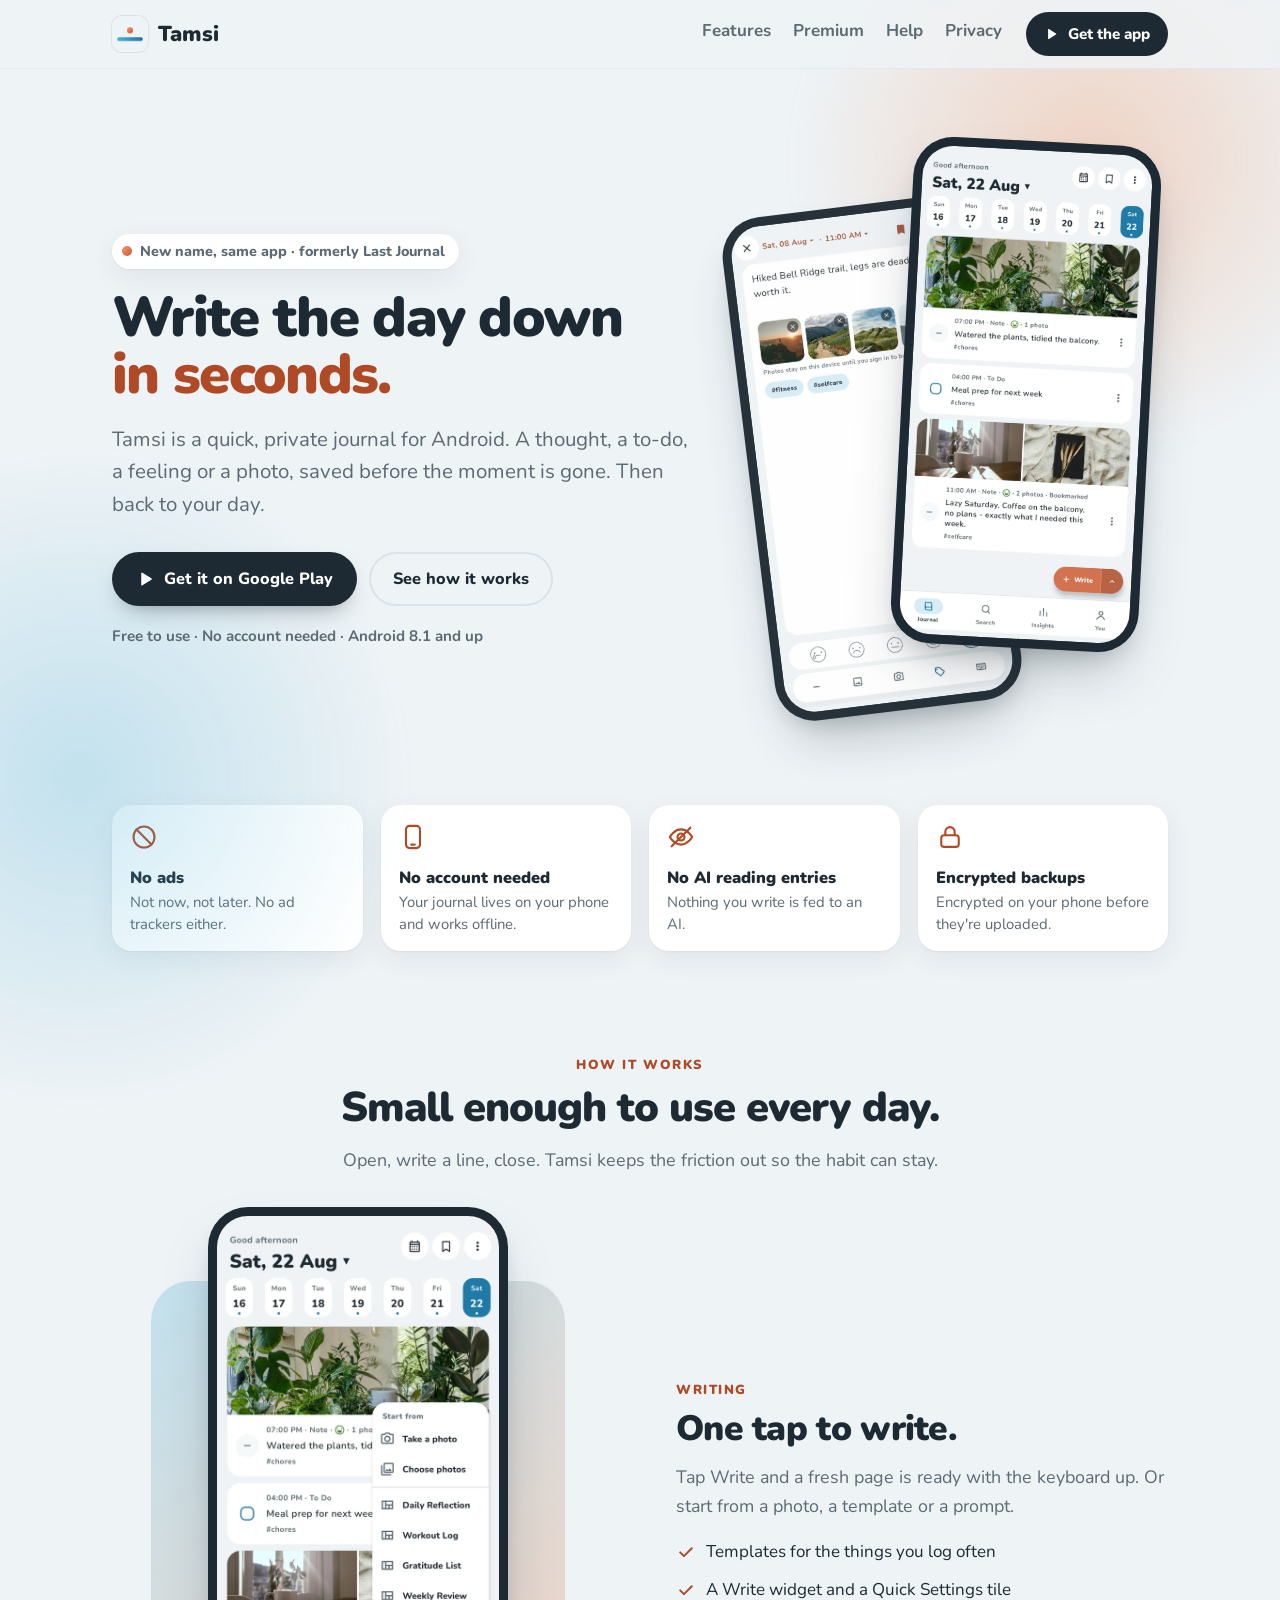
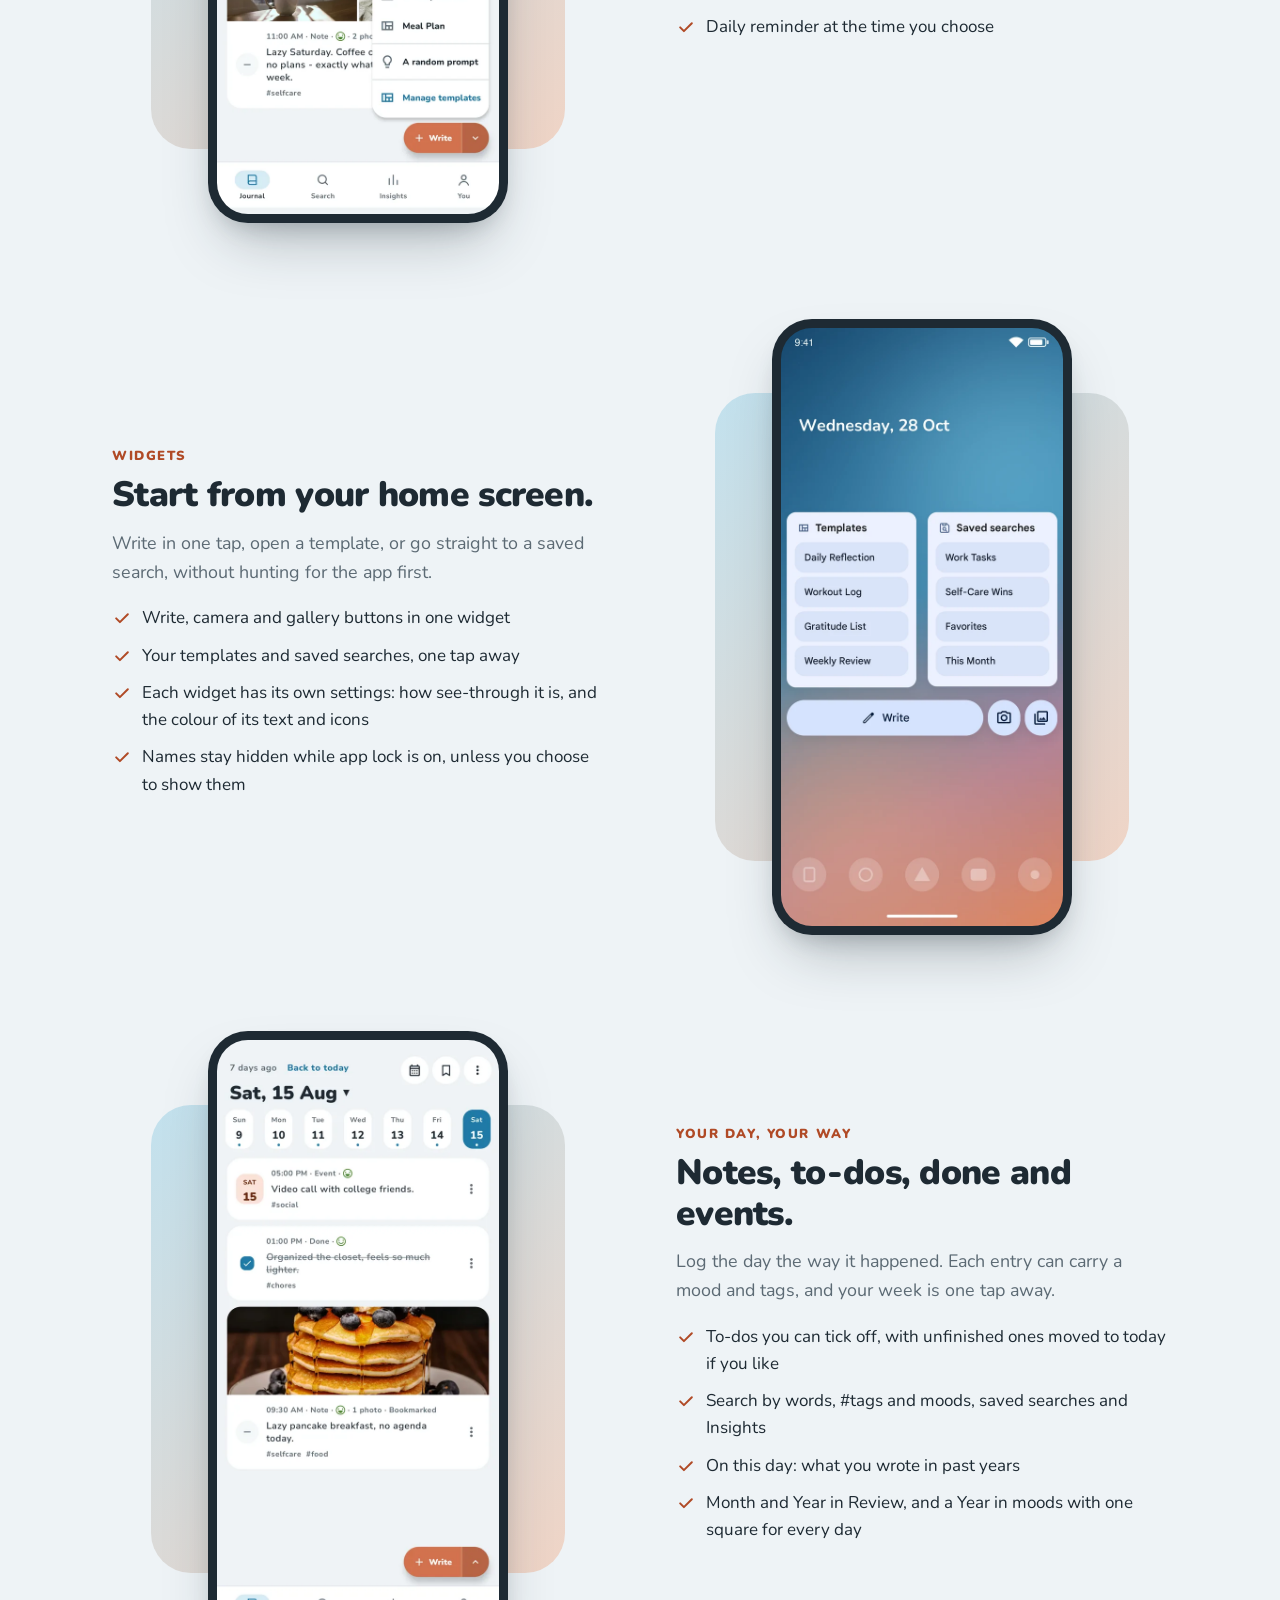
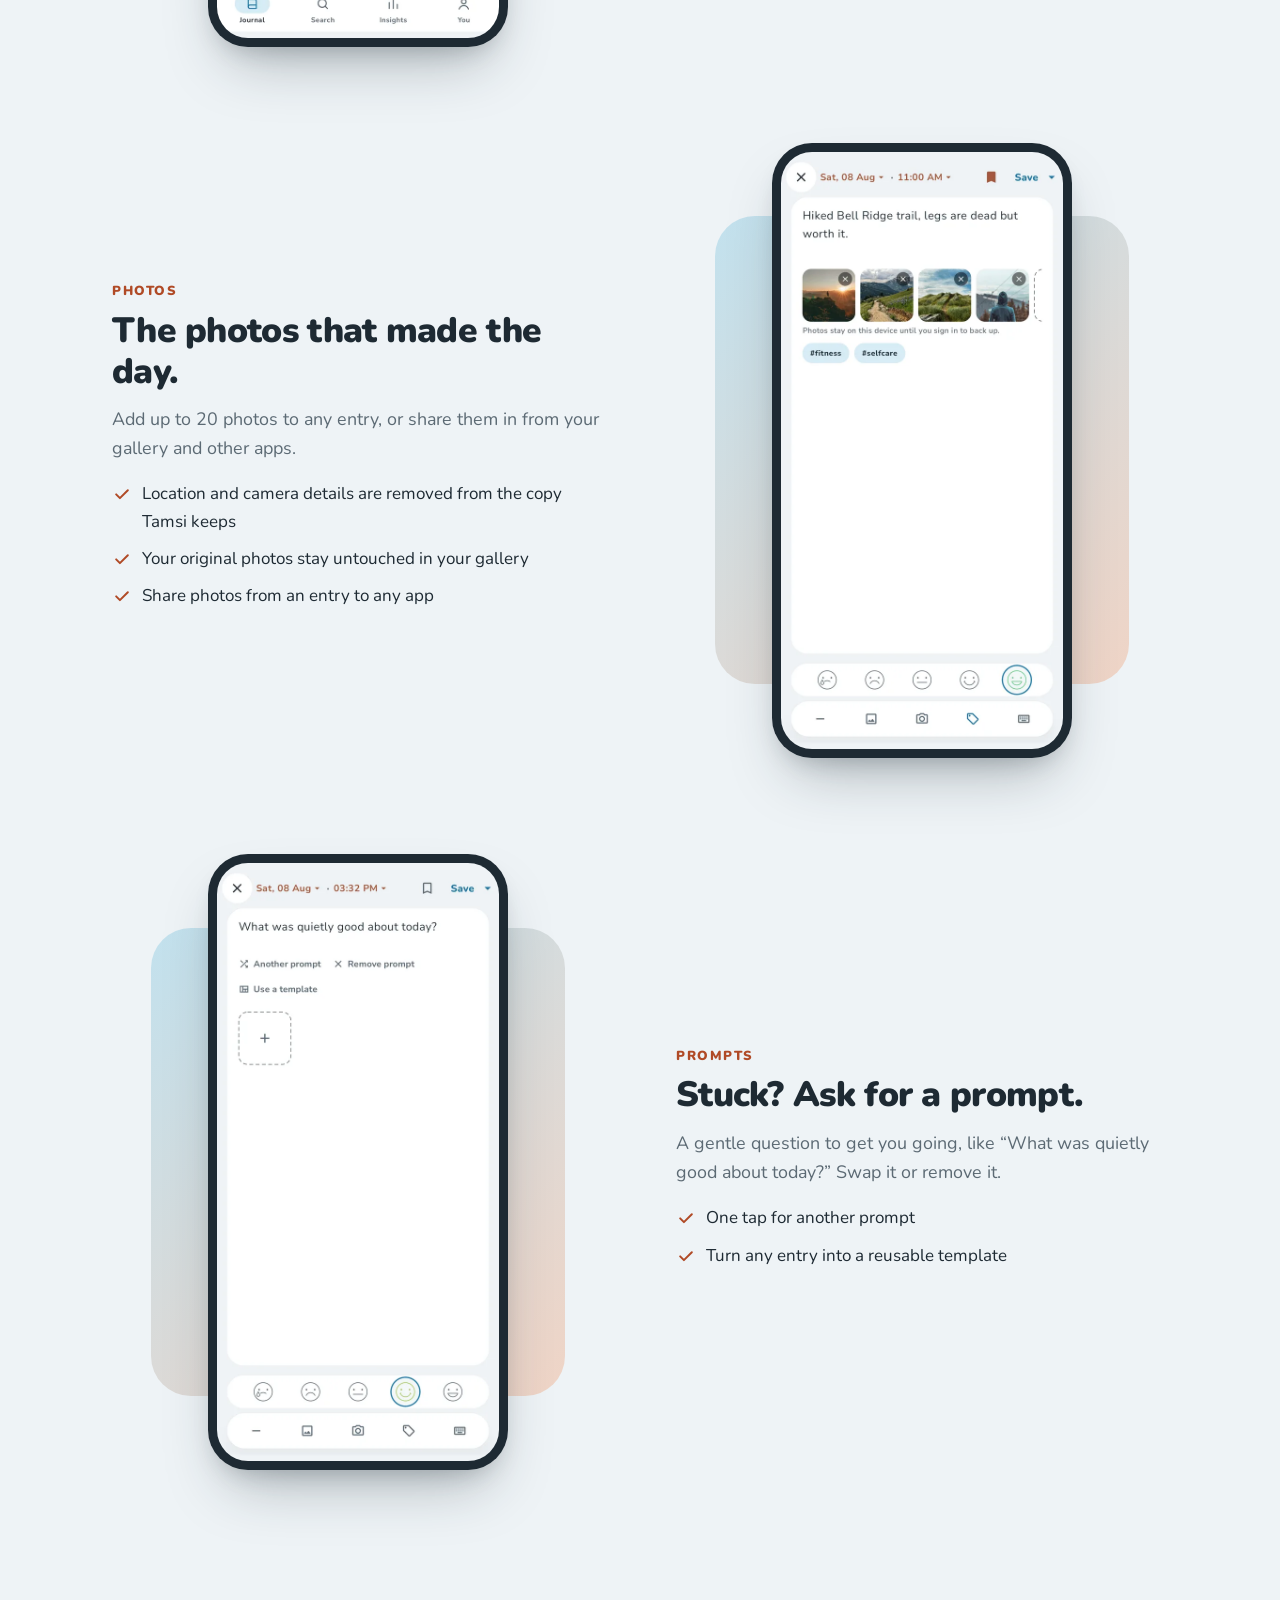
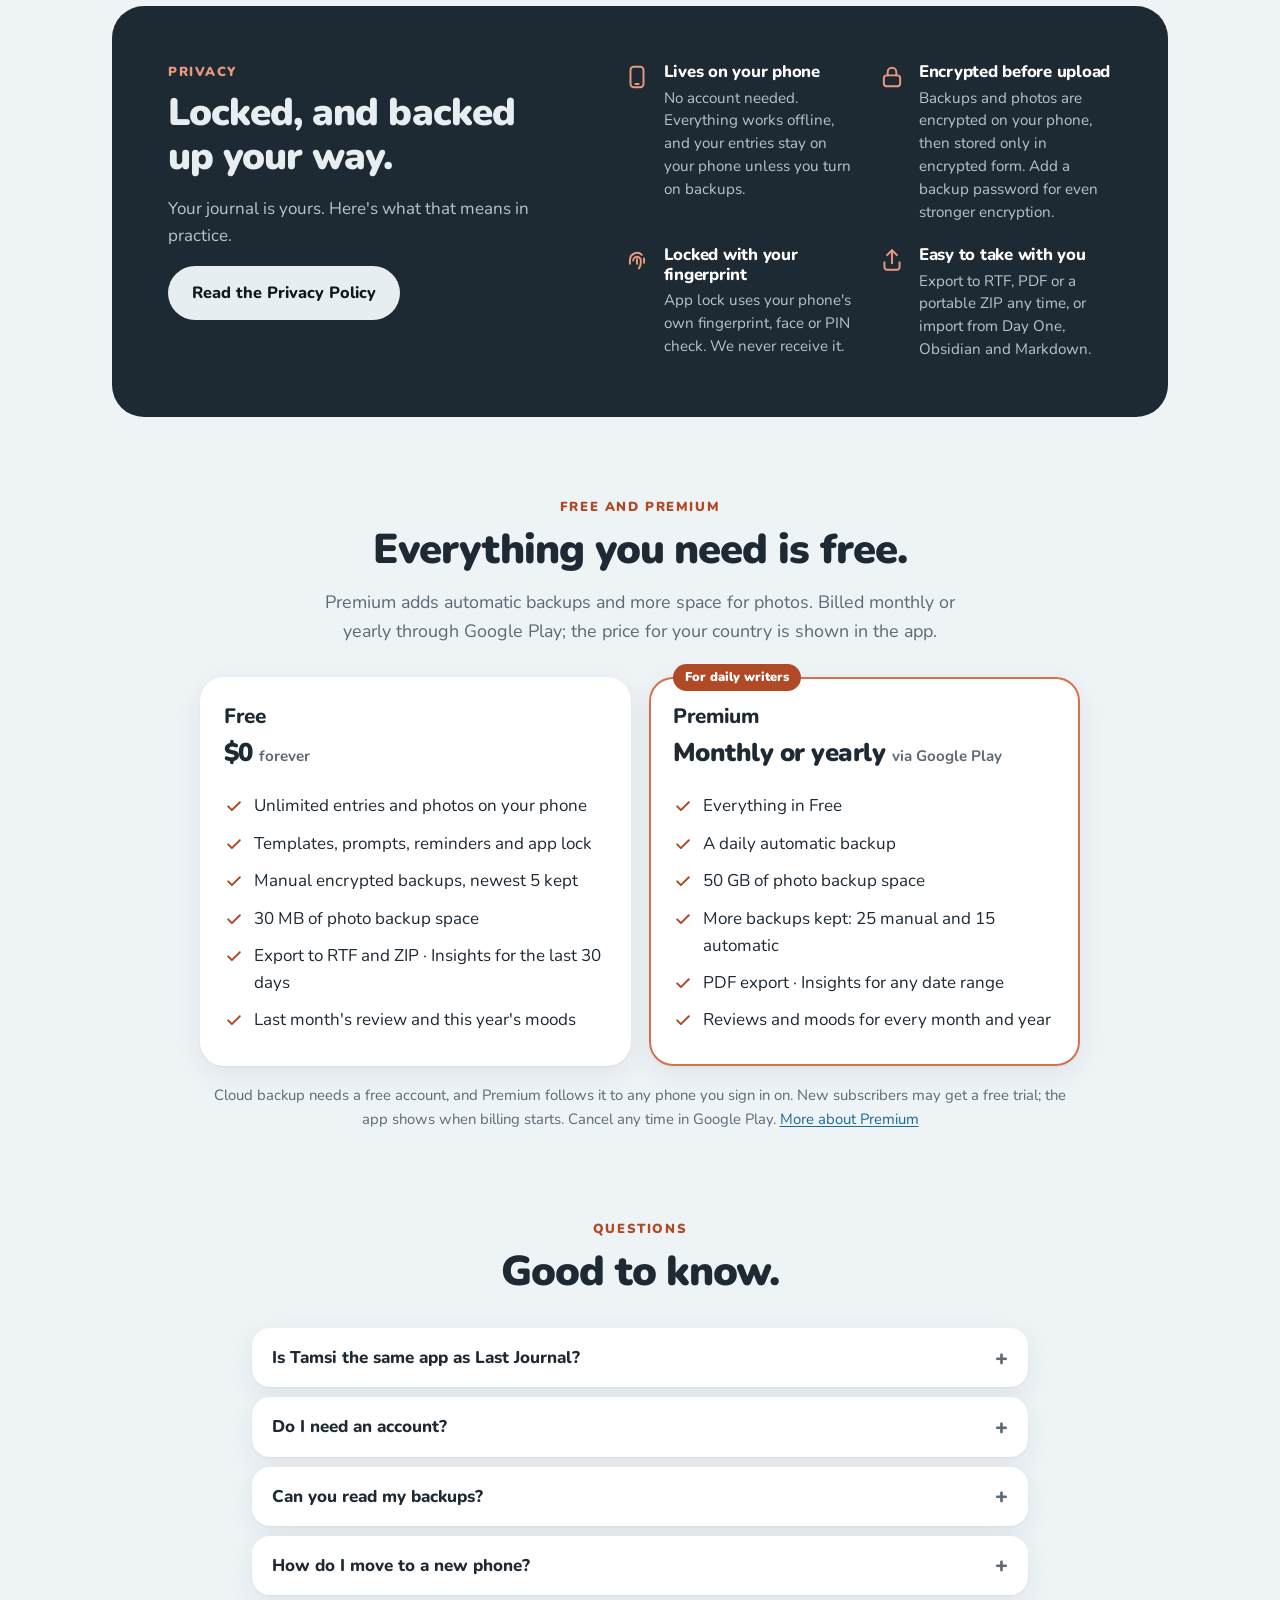
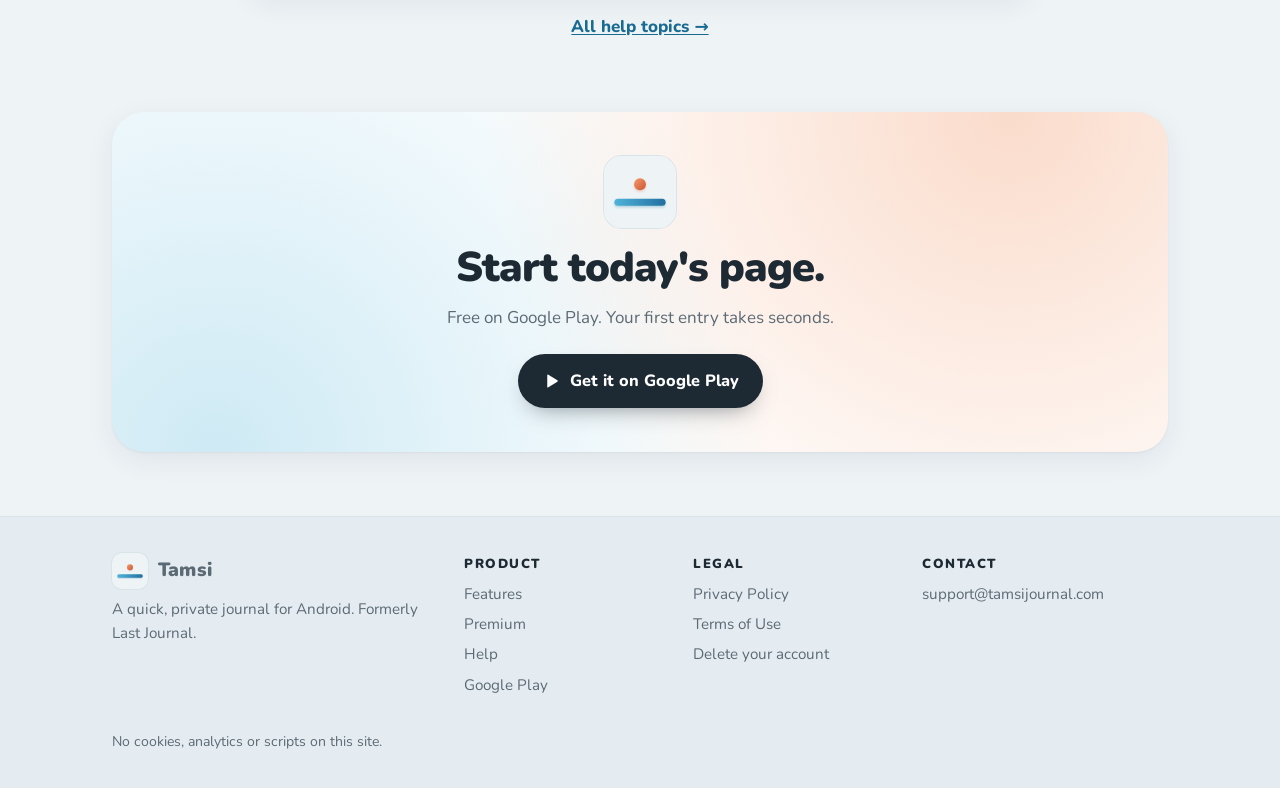
==== commit 02168871: "QJ-486: site for 2.9.0 — look backs, 20 photos per entry, widget settings, Free vs Premium" ====
--- a/index.html
+++ b/index.html
@@ -78,7 +78,7 @@
 <p class="eyebrow">Widgets</p>
 <h2>Start from your home screen.</h2>
 <p class="lede">Write in one tap, open a template, or go straight to a saved search, without hunting for the app first.</p>
-<ul class="checks"><li><svg viewBox="0 0 24 24" aria-hidden="true" focusable="false" fill="none" stroke="currentColor" stroke-width="1.8" stroke-linecap="round" stroke-linejoin="round"><path d="M5 12.5l4.5 4.5L19 7.5"/></svg><span>Write, camera and gallery buttons in one widget</span></li><li><svg viewBox="0 0 24 24" aria-hidden="true" focusable="false" fill="none" stroke="currentColor" stroke-width="1.8" stroke-linecap="round" stroke-linejoin="round"><path d="M5 12.5l4.5 4.5L19 7.5"/></svg><span>Your templates and saved searches, one tap away</span></li><li><svg viewBox="0 0 24 24" aria-hidden="true" focusable="false" fill="none" stroke="currentColor" stroke-width="1.8" stroke-linecap="round" stroke-linejoin="round"><path d="M5 12.5l4.5 4.5L19 7.5"/></svg><span>Names stay hidden while app lock is on, unless you choose to show them</span></li></ul>
+<ul class="checks"><li><svg viewBox="0 0 24 24" aria-hidden="true" focusable="false" fill="none" stroke="currentColor" stroke-width="1.8" stroke-linecap="round" stroke-linejoin="round"><path d="M5 12.5l4.5 4.5L19 7.5"/></svg><span>Write, camera and gallery buttons in one widget</span></li><li><svg viewBox="0 0 24 24" aria-hidden="true" focusable="false" fill="none" stroke="currentColor" stroke-width="1.8" stroke-linecap="round" stroke-linejoin="round"><path d="M5 12.5l4.5 4.5L19 7.5"/></svg><span>Your templates and saved searches, one tap away</span></li><li><svg viewBox="0 0 24 24" aria-hidden="true" focusable="false" fill="none" stroke="currentColor" stroke-width="1.8" stroke-linecap="round" stroke-linejoin="round"><path d="M5 12.5l4.5 4.5L19 7.5"/></svg><span>Each widget has its own settings: how see-through it is, and the colour of its text and icons</span></li><li><svg viewBox="0 0 24 24" aria-hidden="true" focusable="false" fill="none" stroke="currentColor" stroke-width="1.8" stroke-linecap="round" stroke-linejoin="round"><path d="M5 12.5l4.5 4.5L19 7.5"/></svg><span>Names stay hidden while app lock is on, unless you choose to show them</span></li></ul>
 </div>
 </section>
 <section class="feature">
@@ -87,7 +87,7 @@
 <p class="eyebrow">Your day, your way</p>
 <h2>Notes, to-dos, done and events.</h2>
 <p class="lede">Log the day the way it happened. Each entry can carry a mood and tags, and your week is one tap away.</p>
-<ul class="checks"><li><svg viewBox="0 0 24 24" aria-hidden="true" focusable="false" fill="none" stroke="currentColor" stroke-width="1.8" stroke-linecap="round" stroke-linejoin="round"><path d="M5 12.5l4.5 4.5L19 7.5"/></svg><span>To-dos you can tick off, with unfinished ones moved to today if you like</span></li><li><svg viewBox="0 0 24 24" aria-hidden="true" focusable="false" fill="none" stroke="currentColor" stroke-width="1.8" stroke-linecap="round" stroke-linejoin="round"><path d="M5 12.5l4.5 4.5L19 7.5"/></svg><span>Search by words, #tags and moods, saved searches and Insights</span></li><li><svg viewBox="0 0 24 24" aria-hidden="true" focusable="false" fill="none" stroke="currentColor" stroke-width="1.8" stroke-linecap="round" stroke-linejoin="round"><path d="M5 12.5l4.5 4.5L19 7.5"/></svg><span>On this day: what you wrote in past years</span></li></ul>
+<ul class="checks"><li><svg viewBox="0 0 24 24" aria-hidden="true" focusable="false" fill="none" stroke="currentColor" stroke-width="1.8" stroke-linecap="round" stroke-linejoin="round"><path d="M5 12.5l4.5 4.5L19 7.5"/></svg><span>To-dos you can tick off, with unfinished ones moved to today if you like</span></li><li><svg viewBox="0 0 24 24" aria-hidden="true" focusable="false" fill="none" stroke="currentColor" stroke-width="1.8" stroke-linecap="round" stroke-linejoin="round"><path d="M5 12.5l4.5 4.5L19 7.5"/></svg><span>Search by words, #tags and moods, saved searches and Insights</span></li><li><svg viewBox="0 0 24 24" aria-hidden="true" focusable="false" fill="none" stroke="currentColor" stroke-width="1.8" stroke-linecap="round" stroke-linejoin="round"><path d="M5 12.5l4.5 4.5L19 7.5"/></svg><span>On this day: what you wrote in past years</span></li><li><svg viewBox="0 0 24 24" aria-hidden="true" focusable="false" fill="none" stroke="currentColor" stroke-width="1.8" stroke-linecap="round" stroke-linejoin="round"><path d="M5 12.5l4.5 4.5L19 7.5"/></svg><span>Month and Year in Review, and a Year in moods with one square for every day</span></li></ul>
 </div>
 </section>
 <section class="feature feature-flip">
@@ -95,7 +95,7 @@
 <div class="feature-text">
 <p class="eyebrow">Photos</p>
 <h2>The photos that made the day.</h2>
-<p class="lede">Add photos to any entry, or share them in from your gallery and other apps.</p>
+<p class="lede">Add up to 20 photos to any entry, or share them in from your gallery and other apps.</p>
 <ul class="checks"><li><svg viewBox="0 0 24 24" aria-hidden="true" focusable="false" fill="none" stroke="currentColor" stroke-width="1.8" stroke-linecap="round" stroke-linejoin="round"><path d="M5 12.5l4.5 4.5L19 7.5"/></svg><span>Location and camera details are removed from the copy Tamsi keeps</span></li><li><svg viewBox="0 0 24 24" aria-hidden="true" focusable="false" fill="none" stroke="currentColor" stroke-width="1.8" stroke-linecap="round" stroke-linejoin="round"><path d="M5 12.5l4.5 4.5L19 7.5"/></svg><span>Your original photos stay untouched in your gallery</span></li><li><svg viewBox="0 0 24 24" aria-hidden="true" focusable="false" fill="none" stroke="currentColor" stroke-width="1.8" stroke-linecap="round" stroke-linejoin="round"><path d="M5 12.5l4.5 4.5L19 7.5"/></svg><span>Share photos from an entry to any app</span></li></ul>
 </div>
 </section>
@@ -142,13 +142,13 @@
 <article class="plan">
 <h3>Free</h3>
 <p class="plan-price">$0 <span>forever</span></p>
-<ul class="checks"><li><svg viewBox="0 0 24 24" aria-hidden="true" focusable="false" fill="none" stroke="currentColor" stroke-width="1.8" stroke-linecap="round" stroke-linejoin="round"><path d="M5 12.5l4.5 4.5L19 7.5"/></svg><span>Unlimited entries and photos on your phone</span></li><li><svg viewBox="0 0 24 24" aria-hidden="true" focusable="false" fill="none" stroke="currentColor" stroke-width="1.8" stroke-linecap="round" stroke-linejoin="round"><path d="M5 12.5l4.5 4.5L19 7.5"/></svg><span>Templates, prompts, reminders and app lock</span></li><li><svg viewBox="0 0 24 24" aria-hidden="true" focusable="false" fill="none" stroke="currentColor" stroke-width="1.8" stroke-linecap="round" stroke-linejoin="round"><path d="M5 12.5l4.5 4.5L19 7.5"/></svg><span>Manual encrypted backups, newest 5 kept</span></li><li><svg viewBox="0 0 24 24" aria-hidden="true" focusable="false" fill="none" stroke="currentColor" stroke-width="1.8" stroke-linecap="round" stroke-linejoin="round"><path d="M5 12.5l4.5 4.5L19 7.5"/></svg><span>30 MB of photo backup space</span></li><li><svg viewBox="0 0 24 24" aria-hidden="true" focusable="false" fill="none" stroke="currentColor" stroke-width="1.8" stroke-linecap="round" stroke-linejoin="round"><path d="M5 12.5l4.5 4.5L19 7.5"/></svg><span>Export to RTF and ZIP · Insights for the last 30 days</span></li></ul>
+<ul class="checks"><li><svg viewBox="0 0 24 24" aria-hidden="true" focusable="false" fill="none" stroke="currentColor" stroke-width="1.8" stroke-linecap="round" stroke-linejoin="round"><path d="M5 12.5l4.5 4.5L19 7.5"/></svg><span>Unlimited entries and photos on your phone</span></li><li><svg viewBox="0 0 24 24" aria-hidden="true" focusable="false" fill="none" stroke="currentColor" stroke-width="1.8" stroke-linecap="round" stroke-linejoin="round"><path d="M5 12.5l4.5 4.5L19 7.5"/></svg><span>Templates, prompts, reminders and app lock</span></li><li><svg viewBox="0 0 24 24" aria-hidden="true" focusable="false" fill="none" stroke="currentColor" stroke-width="1.8" stroke-linecap="round" stroke-linejoin="round"><path d="M5 12.5l4.5 4.5L19 7.5"/></svg><span>Manual encrypted backups, newest 5 kept</span></li><li><svg viewBox="0 0 24 24" aria-hidden="true" focusable="false" fill="none" stroke="currentColor" stroke-width="1.8" stroke-linecap="round" stroke-linejoin="round"><path d="M5 12.5l4.5 4.5L19 7.5"/></svg><span>30 MB of photo backup space</span></li><li><svg viewBox="0 0 24 24" aria-hidden="true" focusable="false" fill="none" stroke="currentColor" stroke-width="1.8" stroke-linecap="round" stroke-linejoin="round"><path d="M5 12.5l4.5 4.5L19 7.5"/></svg><span>Export to RTF and ZIP · Insights for the last 30 days</span></li><li><svg viewBox="0 0 24 24" aria-hidden="true" focusable="false" fill="none" stroke="currentColor" stroke-width="1.8" stroke-linecap="round" stroke-linejoin="round"><path d="M5 12.5l4.5 4.5L19 7.5"/></svg><span>Last month's review and this year's moods</span></li></ul>
 </article>
 <article class="plan plan-premium">
 <p class="plan-badge">For daily writers</p>
 <h3>Premium</h3>
 <p class="plan-price">Monthly or yearly <span>via Google Play</span></p>
-<ul class="checks"><li><svg viewBox="0 0 24 24" aria-hidden="true" focusable="false" fill="none" stroke="currentColor" stroke-width="1.8" stroke-linecap="round" stroke-linejoin="round"><path d="M5 12.5l4.5 4.5L19 7.5"/></svg><span>Everything in Free</span></li><li><svg viewBox="0 0 24 24" aria-hidden="true" focusable="false" fill="none" stroke="currentColor" stroke-width="1.8" stroke-linecap="round" stroke-linejoin="round"><path d="M5 12.5l4.5 4.5L19 7.5"/></svg><span>A daily automatic backup</span></li><li><svg viewBox="0 0 24 24" aria-hidden="true" focusable="false" fill="none" stroke="currentColor" stroke-width="1.8" stroke-linecap="round" stroke-linejoin="round"><path d="M5 12.5l4.5 4.5L19 7.5"/></svg><span>50 GB of photo backup space</span></li><li><svg viewBox="0 0 24 24" aria-hidden="true" focusable="false" fill="none" stroke="currentColor" stroke-width="1.8" stroke-linecap="round" stroke-linejoin="round"><path d="M5 12.5l4.5 4.5L19 7.5"/></svg><span>More backups kept: 25 manual and 15 automatic</span></li><li><svg viewBox="0 0 24 24" aria-hidden="true" focusable="false" fill="none" stroke="currentColor" stroke-width="1.8" stroke-linecap="round" stroke-linejoin="round"><path d="M5 12.5l4.5 4.5L19 7.5"/></svg><span>PDF export · Insights for any date range</span></li></ul>
+<ul class="checks"><li><svg viewBox="0 0 24 24" aria-hidden="true" focusable="false" fill="none" stroke="currentColor" stroke-width="1.8" stroke-linecap="round" stroke-linejoin="round"><path d="M5 12.5l4.5 4.5L19 7.5"/></svg><span>Everything in Free</span></li><li><svg viewBox="0 0 24 24" aria-hidden="true" focusable="false" fill="none" stroke="currentColor" stroke-width="1.8" stroke-linecap="round" stroke-linejoin="round"><path d="M5 12.5l4.5 4.5L19 7.5"/></svg><span>A daily automatic backup</span></li><li><svg viewBox="0 0 24 24" aria-hidden="true" focusable="false" fill="none" stroke="currentColor" stroke-width="1.8" stroke-linecap="round" stroke-linejoin="round"><path d="M5 12.5l4.5 4.5L19 7.5"/></svg><span>50 GB of photo backup space</span></li><li><svg viewBox="0 0 24 24" aria-hidden="true" focusable="false" fill="none" stroke="currentColor" stroke-width="1.8" stroke-linecap="round" stroke-linejoin="round"><path d="M5 12.5l4.5 4.5L19 7.5"/></svg><span>More backups kept: 25 manual and 15 automatic</span></li><li><svg viewBox="0 0 24 24" aria-hidden="true" focusable="false" fill="none" stroke="currentColor" stroke-width="1.8" stroke-linecap="round" stroke-linejoin="round"><path d="M5 12.5l4.5 4.5L19 7.5"/></svg><span>PDF export · Insights for any date range</span></li><li><svg viewBox="0 0 24 24" aria-hidden="true" focusable="false" fill="none" stroke="currentColor" stroke-width="1.8" stroke-linecap="round" stroke-linejoin="round"><path d="M5 12.5l4.5 4.5L19 7.5"/></svg><span>Reviews and moods for every month and year</span></li></ul>
 </article>
 </div>
 <p class="fine">Cloud backup needs a free account, and Premium follows it to any phone you sign in on. New subscribers may get a free trial; the app shows when billing
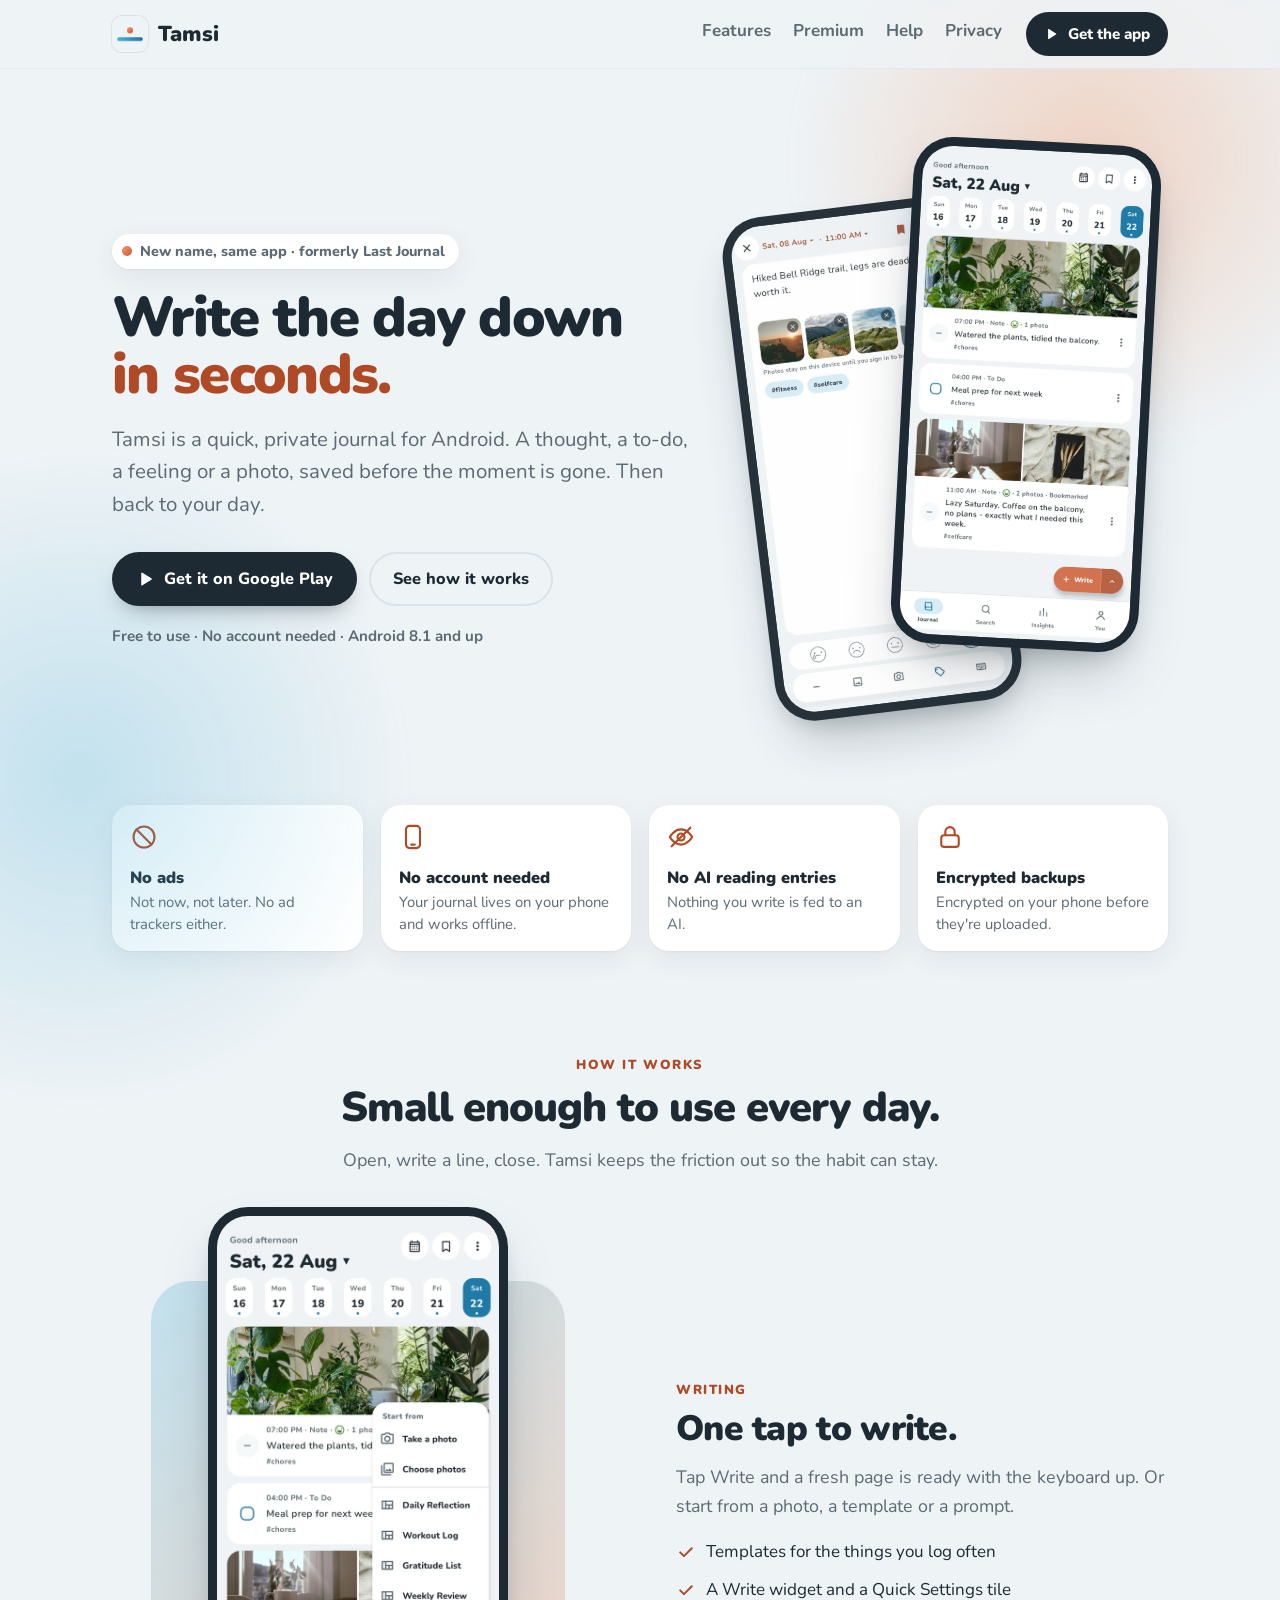
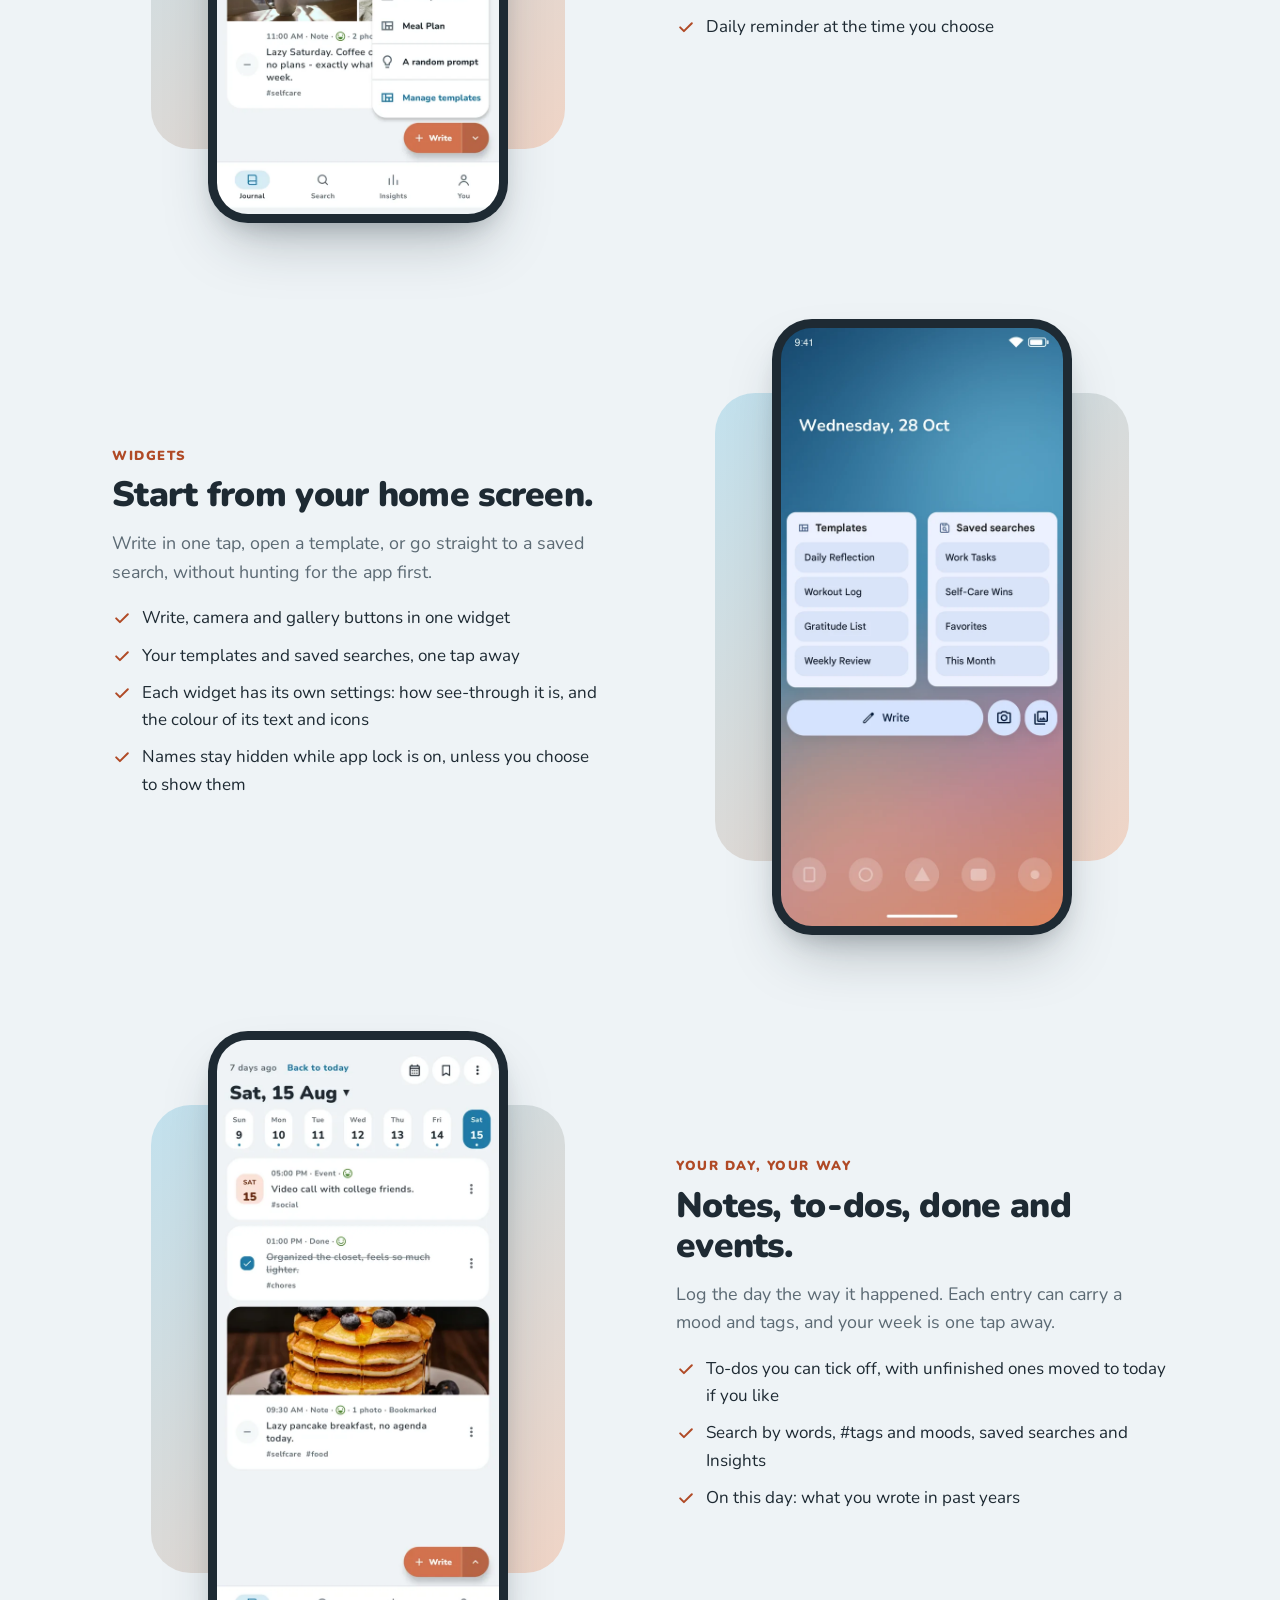
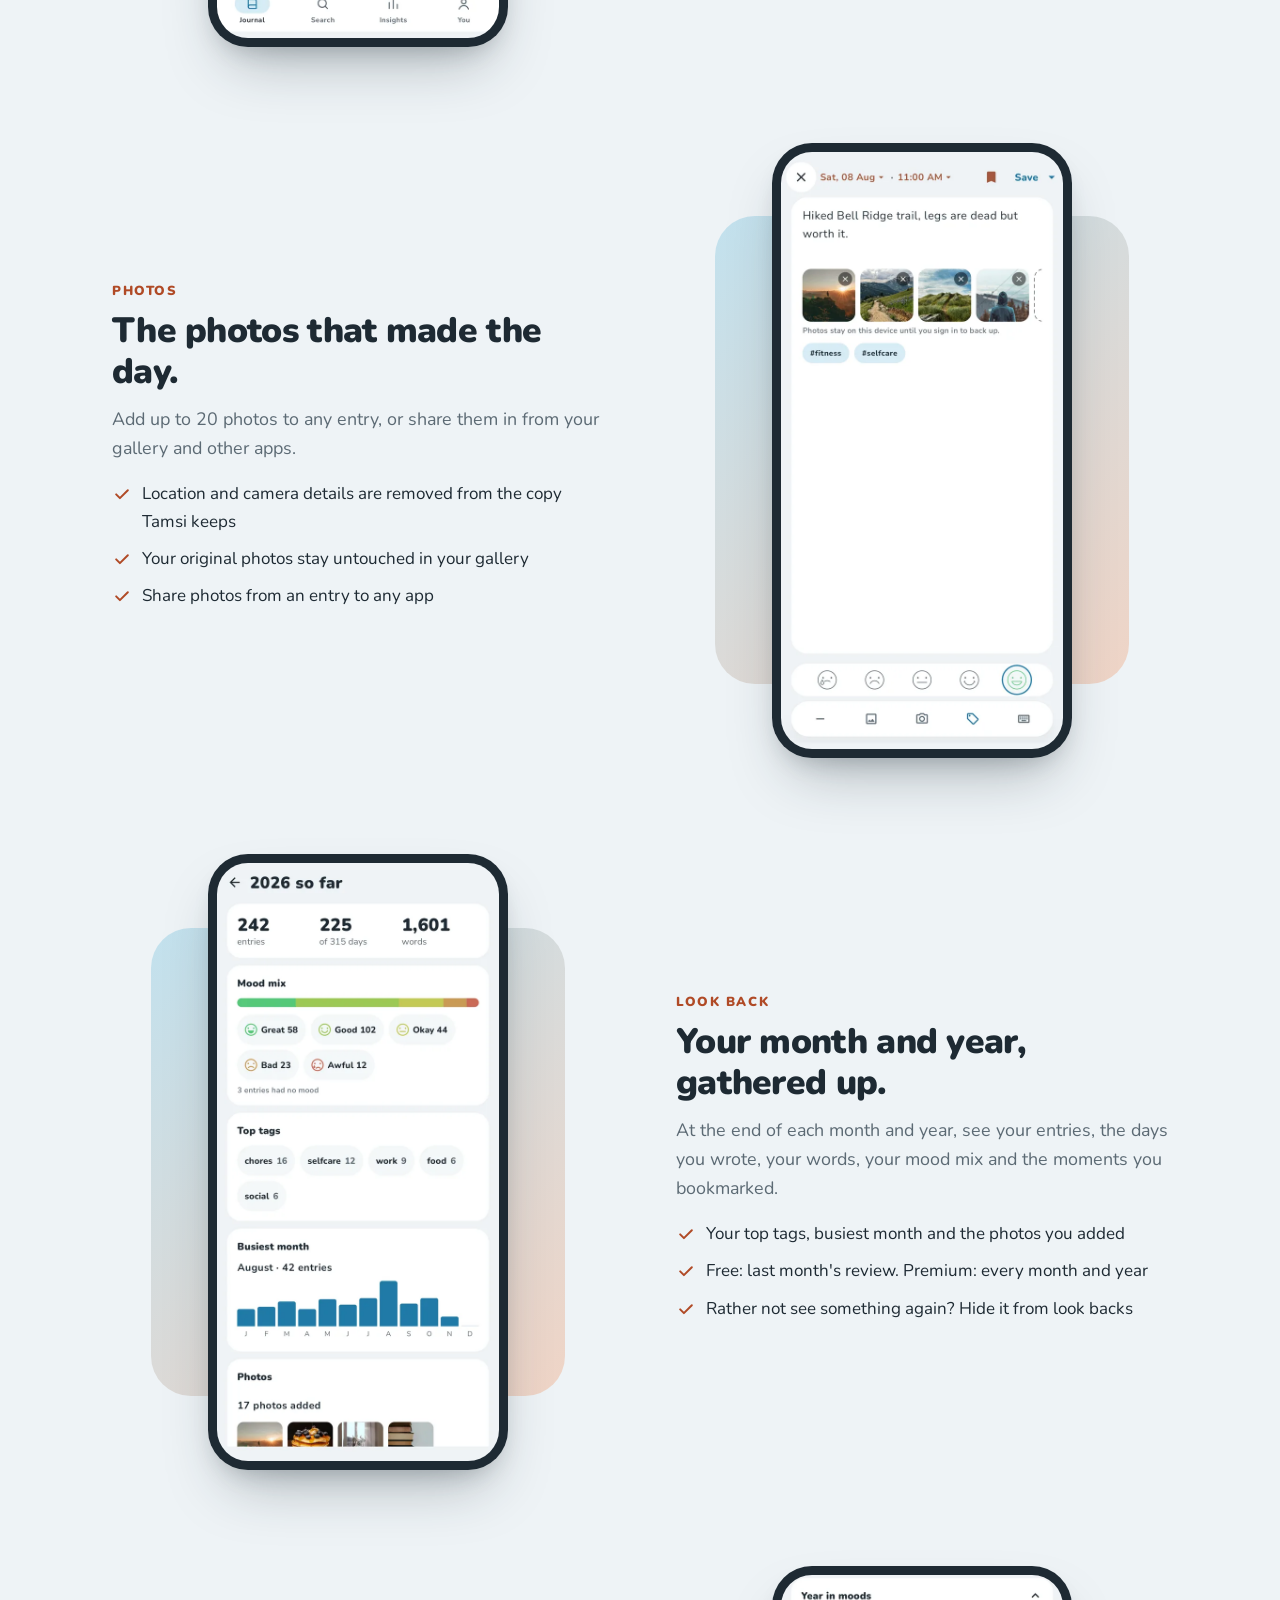
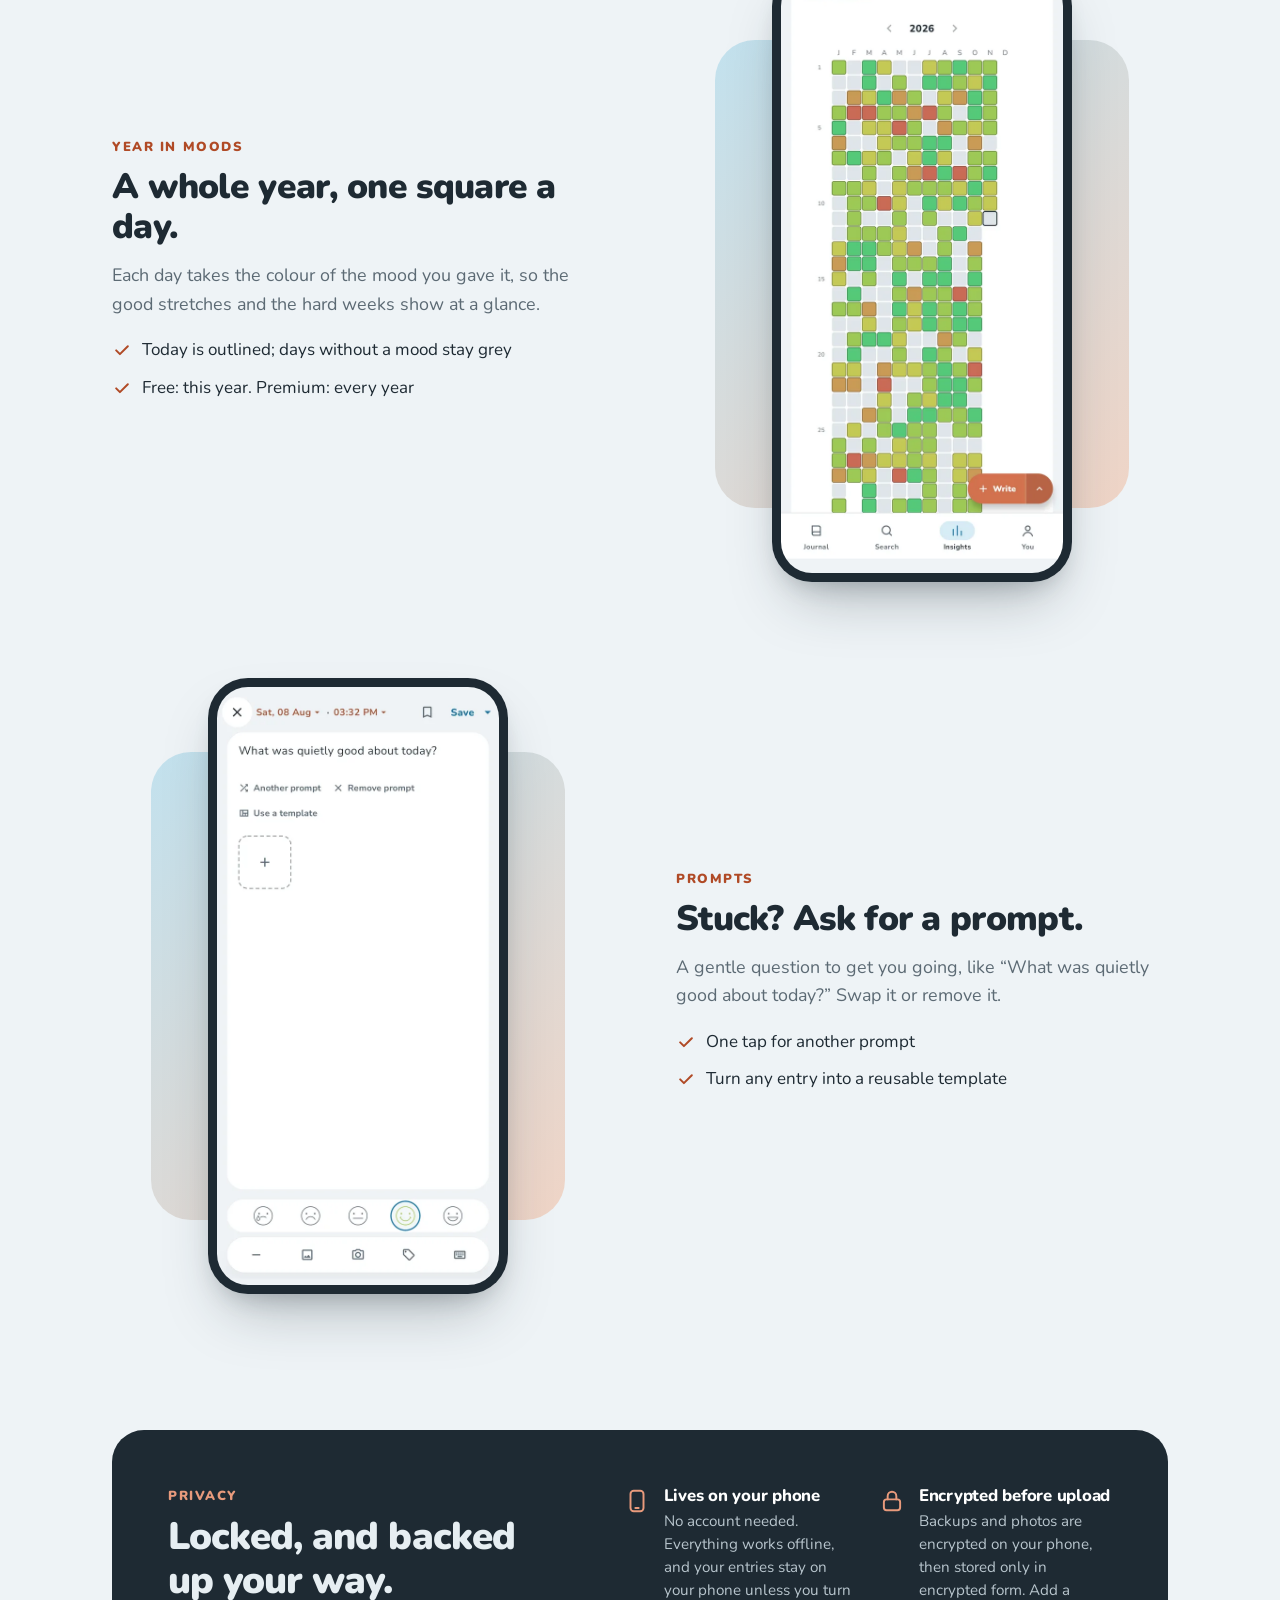
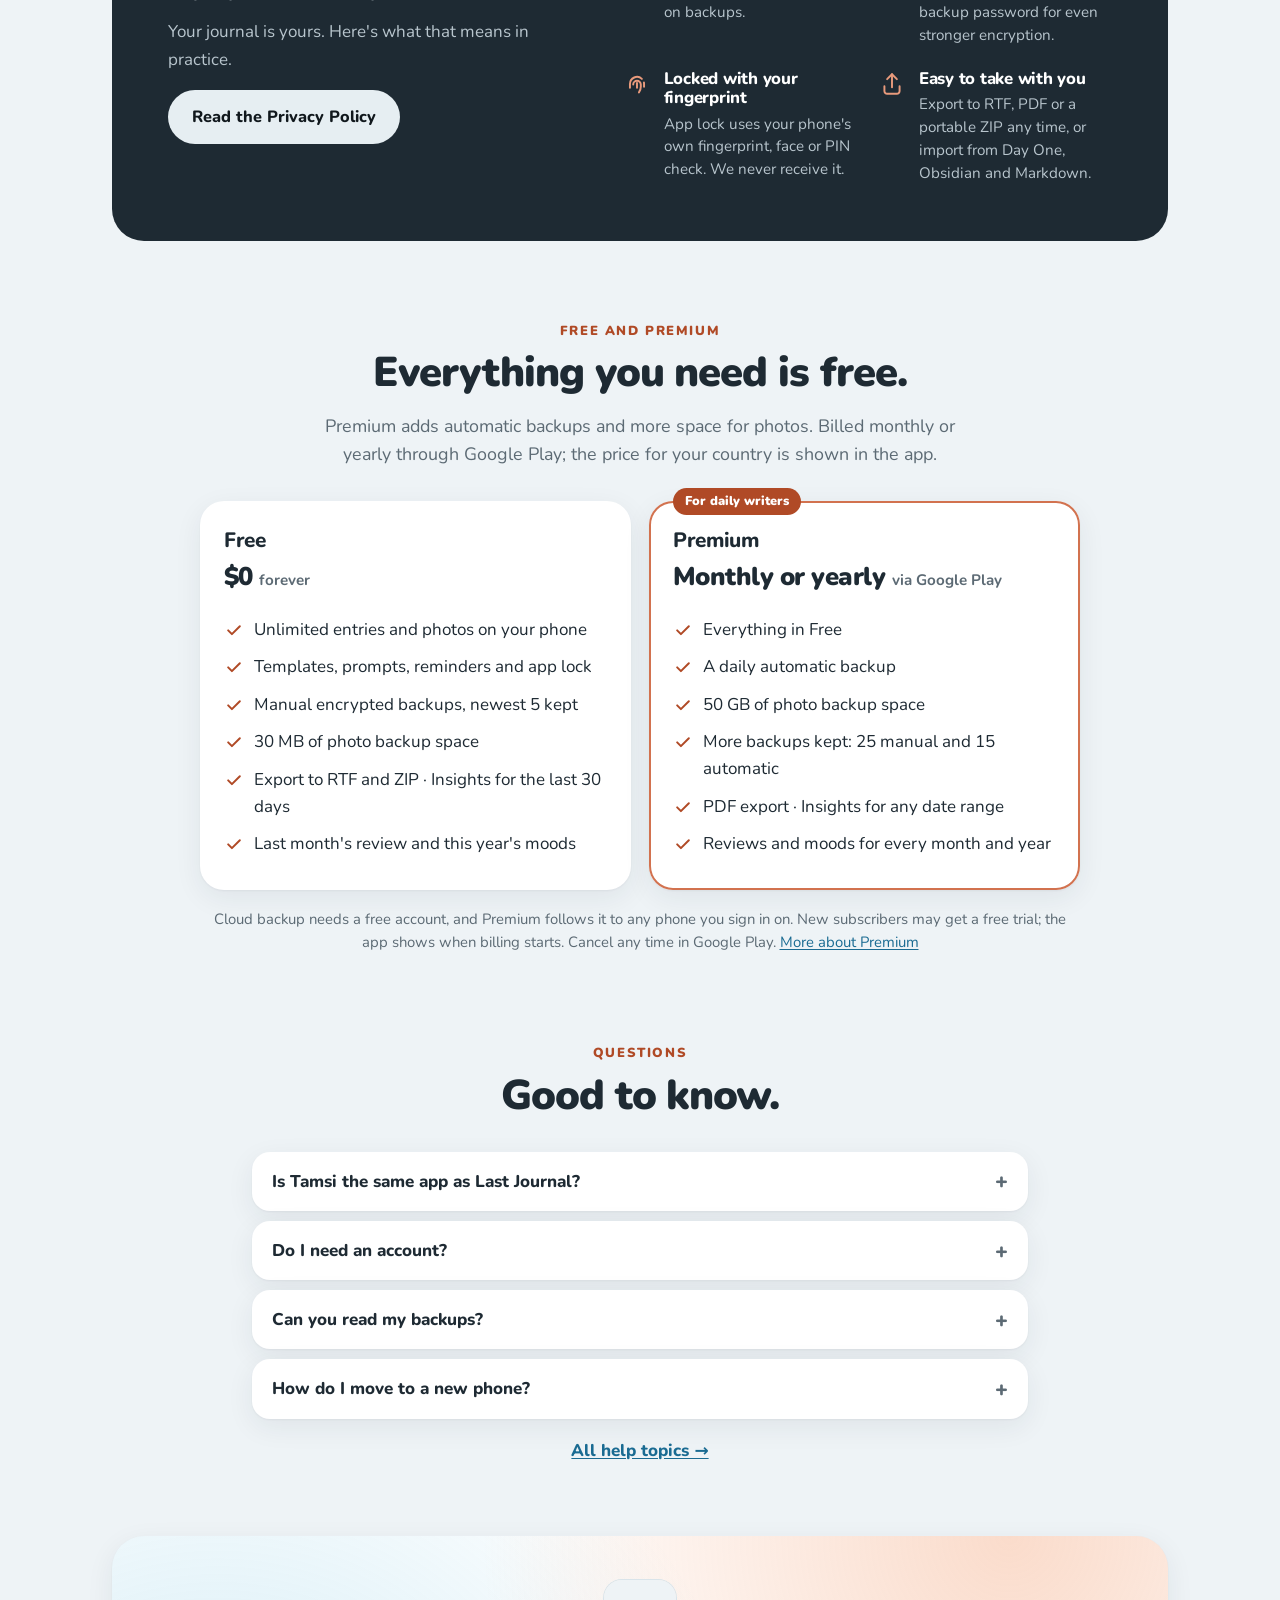
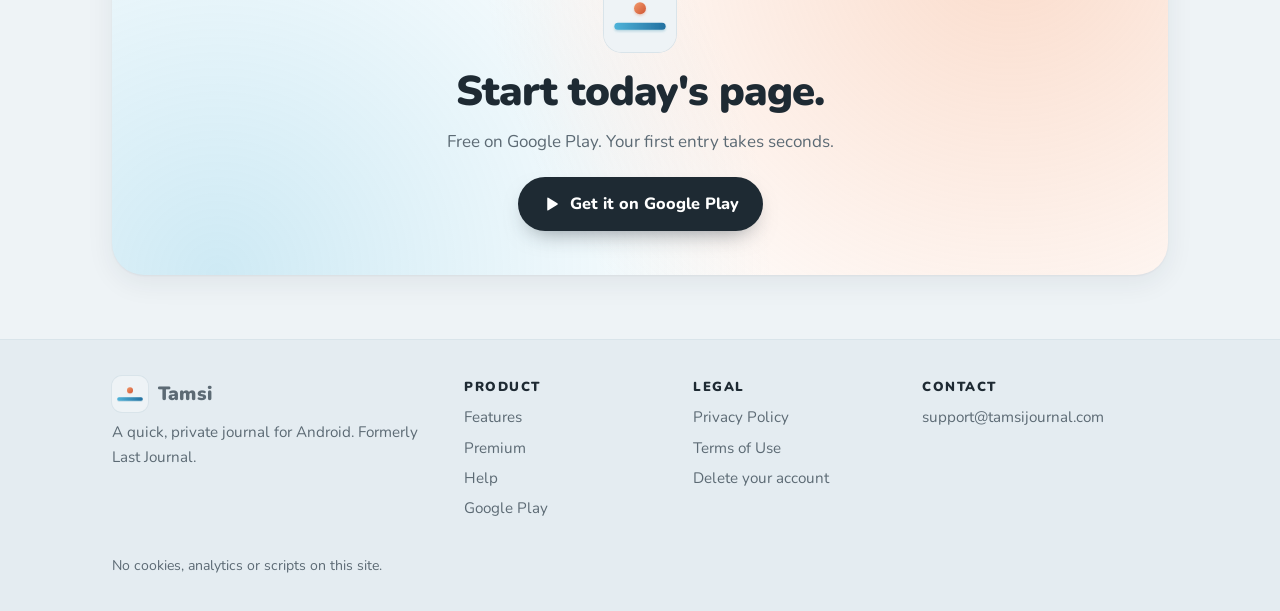
==== commit 6997b443: "QJ-486: Look back and Year in moods sections with screenshots" ====
--- a/index.html
+++ b/index.html
@@ -87,7 +87,7 @@
 <p class="eyebrow">Your day, your way</p>
 <h2>Notes, to-dos, done and events.</h2>
 <p class="lede">Log the day the way it happened. Each entry can carry a mood and tags, and your week is one tap away.</p>
-<ul class="checks"><li><svg viewBox="0 0 24 24" aria-hidden="true" focusable="false" fill="none" stroke="currentColor" stroke-width="1.8" stroke-linecap="round" stroke-linejoin="round"><path d="M5 12.5l4.5 4.5L19 7.5"/></svg><span>To-dos you can tick off, with unfinished ones moved to today if you like</span></li><li><svg viewBox="0 0 24 24" aria-hidden="true" focusable="false" fill="none" stroke="currentColor" stroke-width="1.8" stroke-linecap="round" stroke-linejoin="round"><path d="M5 12.5l4.5 4.5L19 7.5"/></svg><span>Search by words, #tags and moods, saved searches and Insights</span></li><li><svg viewBox="0 0 24 24" aria-hidden="true" focusable="false" fill="none" stroke="currentColor" stroke-width="1.8" stroke-linecap="round" stroke-linejoin="round"><path d="M5 12.5l4.5 4.5L19 7.5"/></svg><span>On this day: what you wrote in past years</span></li><li><svg viewBox="0 0 24 24" aria-hidden="true" focusable="false" fill="none" stroke="currentColor" stroke-width="1.8" stroke-linecap="round" stroke-linejoin="round"><path d="M5 12.5l4.5 4.5L19 7.5"/></svg><span>Month and Year in Review, and a Year in moods with one square for every day</span></li></ul>
+<ul class="checks"><li><svg viewBox="0 0 24 24" aria-hidden="true" focusable="false" fill="none" stroke="currentColor" stroke-width="1.8" stroke-linecap="round" stroke-linejoin="round"><path d="M5 12.5l4.5 4.5L19 7.5"/></svg><span>To-dos you can tick off, with unfinished ones moved to today if you like</span></li><li><svg viewBox="0 0 24 24" aria-hidden="true" focusable="false" fill="none" stroke="currentColor" stroke-width="1.8" stroke-linecap="round" stroke-linejoin="round"><path d="M5 12.5l4.5 4.5L19 7.5"/></svg><span>Search by words, #tags and moods, saved searches and Insights</span></li><li><svg viewBox="0 0 24 24" aria-hidden="true" focusable="false" fill="none" stroke="currentColor" stroke-width="1.8" stroke-linecap="round" stroke-linejoin="round"><path d="M5 12.5l4.5 4.5L19 7.5"/></svg><span>On this day: what you wrote in past years</span></li></ul>
 </div>
 </section>
 <section class="feature feature-flip">
@@ -97,6 +97,24 @@
 <h2>The photos that made the day.</h2>
 <p class="lede">Add up to 20 photos to any entry, or share them in from your gallery and other apps.</p>
 <ul class="checks"><li><svg viewBox="0 0 24 24" aria-hidden="true" focusable="false" fill="none" stroke="currentColor" stroke-width="1.8" stroke-linecap="round" stroke-linejoin="round"><path d="M5 12.5l4.5 4.5L19 7.5"/></svg><span>Location and camera details are removed from the copy Tamsi keeps</span></li><li><svg viewBox="0 0 24 24" aria-hidden="true" focusable="false" fill="none" stroke="currentColor" stroke-width="1.8" stroke-linecap="round" stroke-linejoin="round"><path d="M5 12.5l4.5 4.5L19 7.5"/></svg><span>Your original photos stay untouched in your gallery</span></li><li><svg viewBox="0 0 24 24" aria-hidden="true" focusable="false" fill="none" stroke="currentColor" stroke-width="1.8" stroke-linecap="round" stroke-linejoin="round"><path d="M5 12.5l4.5 4.5L19 7.5"/></svg><span>Share photos from an entry to any app</span></li></ul>
+</div>
+</section>
+<section class="feature">
+<div class="feature-media"><div class="phone"><img src="assets/shots/look-back.webp" width="600" height="1272" alt="The 2026 so far review: 242 entries on 225 days, a mood mix, top tags, busiest month and photos" loading="lazy" decoding="async"></div></div>
+<div class="feature-text">
+<p class="eyebrow">Look back</p>
+<h2>Your month and year, gathered up.</h2>
+<p class="lede">At the end of each month and year, see your entries, the days you wrote, your words, your mood mix and the moments you bookmarked.</p>
+<ul class="checks"><li><svg viewBox="0 0 24 24" aria-hidden="true" focusable="false" fill="none" stroke="currentColor" stroke-width="1.8" stroke-linecap="round" stroke-linejoin="round"><path d="M5 12.5l4.5 4.5L19 7.5"/></svg><span>Your top tags, busiest month and the photos you added</span></li><li><svg viewBox="0 0 24 24" aria-hidden="true" focusable="false" fill="none" stroke="currentColor" stroke-width="1.8" stroke-linecap="round" stroke-linejoin="round"><path d="M5 12.5l4.5 4.5L19 7.5"/></svg><span>Free: last month's review. Premium: every month and year</span></li><li><svg viewBox="0 0 24 24" aria-hidden="true" focusable="false" fill="none" stroke="currentColor" stroke-width="1.8" stroke-linecap="round" stroke-linejoin="round"><path d="M5 12.5l4.5 4.5L19 7.5"/></svg><span>Rather not see something again? Hide it from look backs</span></li></ul>
+</div>
+</section>
+<section class="feature feature-flip">
+<div class="feature-media"><div class="phone"><img src="assets/shots/year-in-moods.webp" width="600" height="1272" alt="Year in moods for 2026: a grid of coloured squares, one per day, months across and days down" loading="lazy" decoding="async"></div></div>
+<div class="feature-text">
+<p class="eyebrow">Year in moods</p>
+<h2>A whole year, one square a day.</h2>
+<p class="lede">Each day takes the colour of the mood you gave it, so the good stretches and the hard weeks show at a glance.</p>
+<ul class="checks"><li><svg viewBox="0 0 24 24" aria-hidden="true" focusable="false" fill="none" stroke="currentColor" stroke-width="1.8" stroke-linecap="round" stroke-linejoin="round"><path d="M5 12.5l4.5 4.5L19 7.5"/></svg><span>Today is outlined; days without a mood stay grey</span></li><li><svg viewBox="0 0 24 24" aria-hidden="true" focusable="false" fill="none" stroke="currentColor" stroke-width="1.8" stroke-linecap="round" stroke-linejoin="round"><path d="M5 12.5l4.5 4.5L19 7.5"/></svg><span>Free: this year. Premium: every year</span></li></ul>
 </div>
 </section>
 <section class="feature">
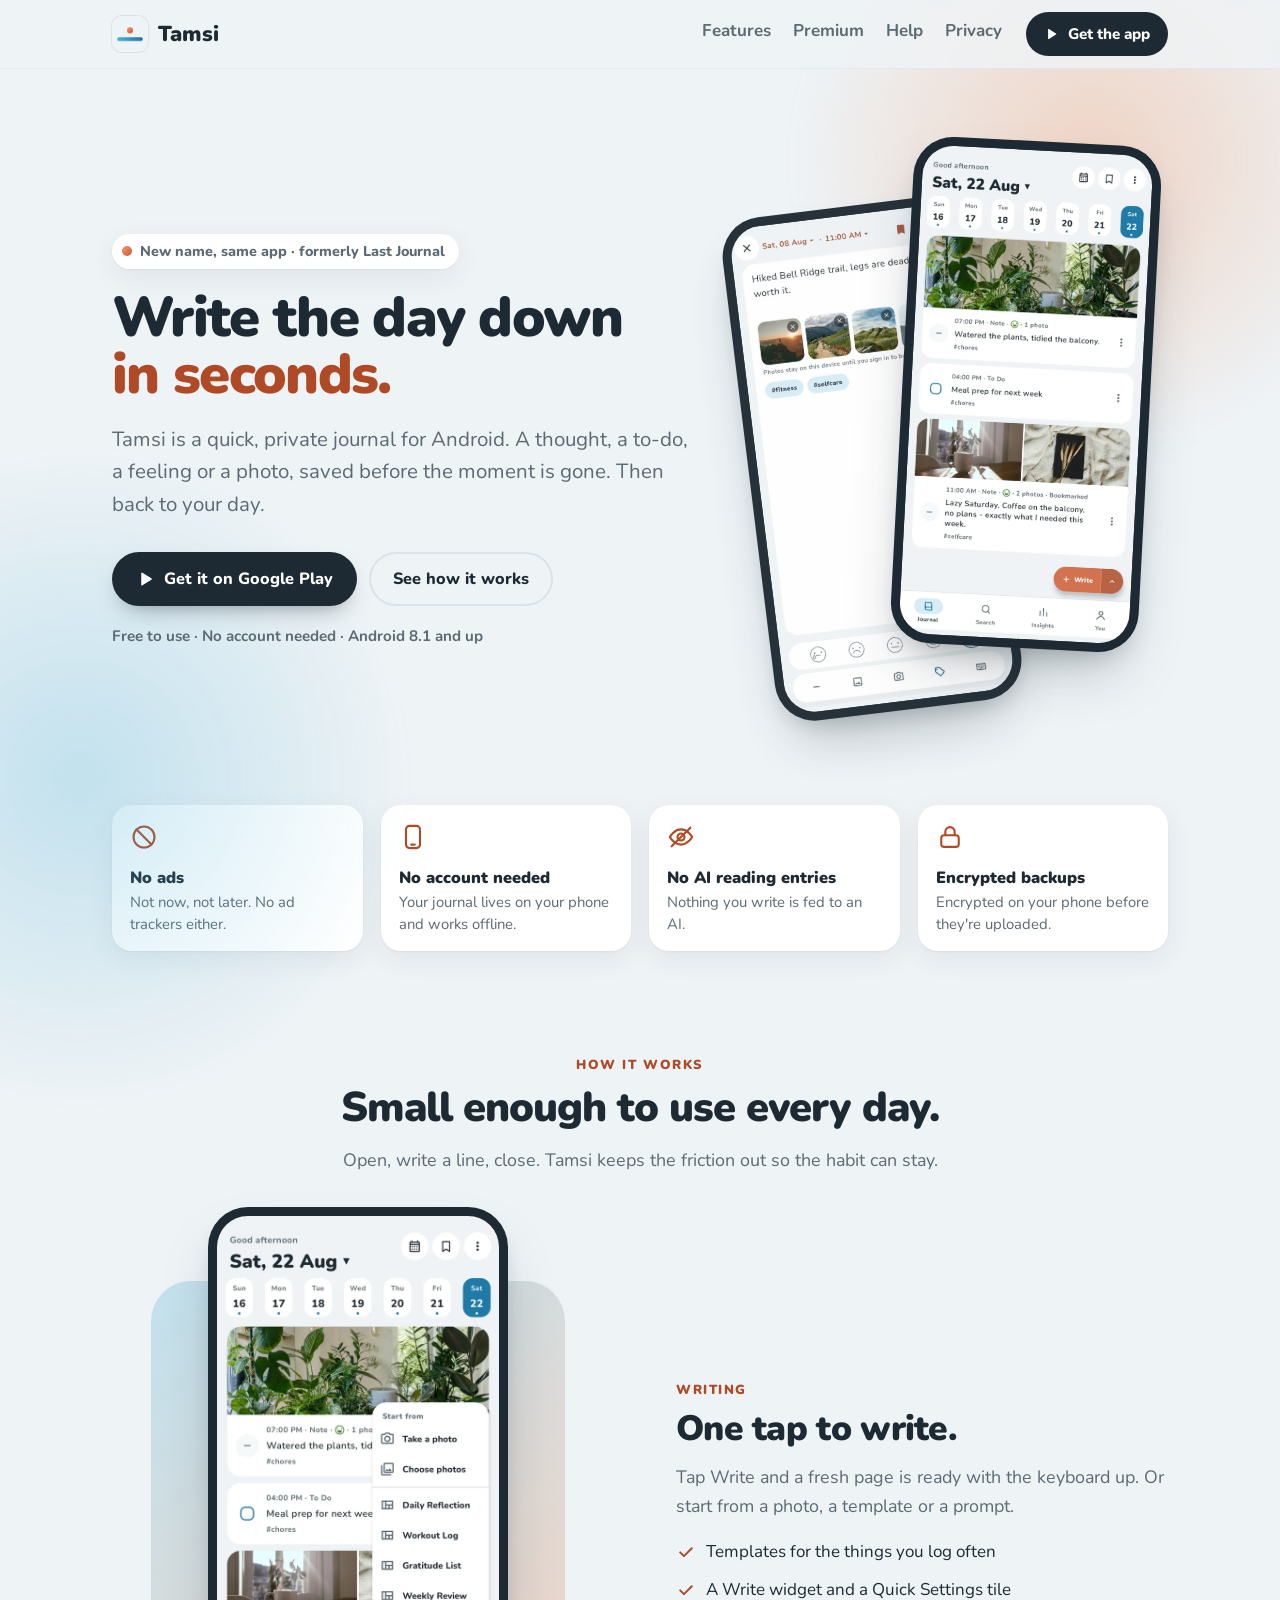
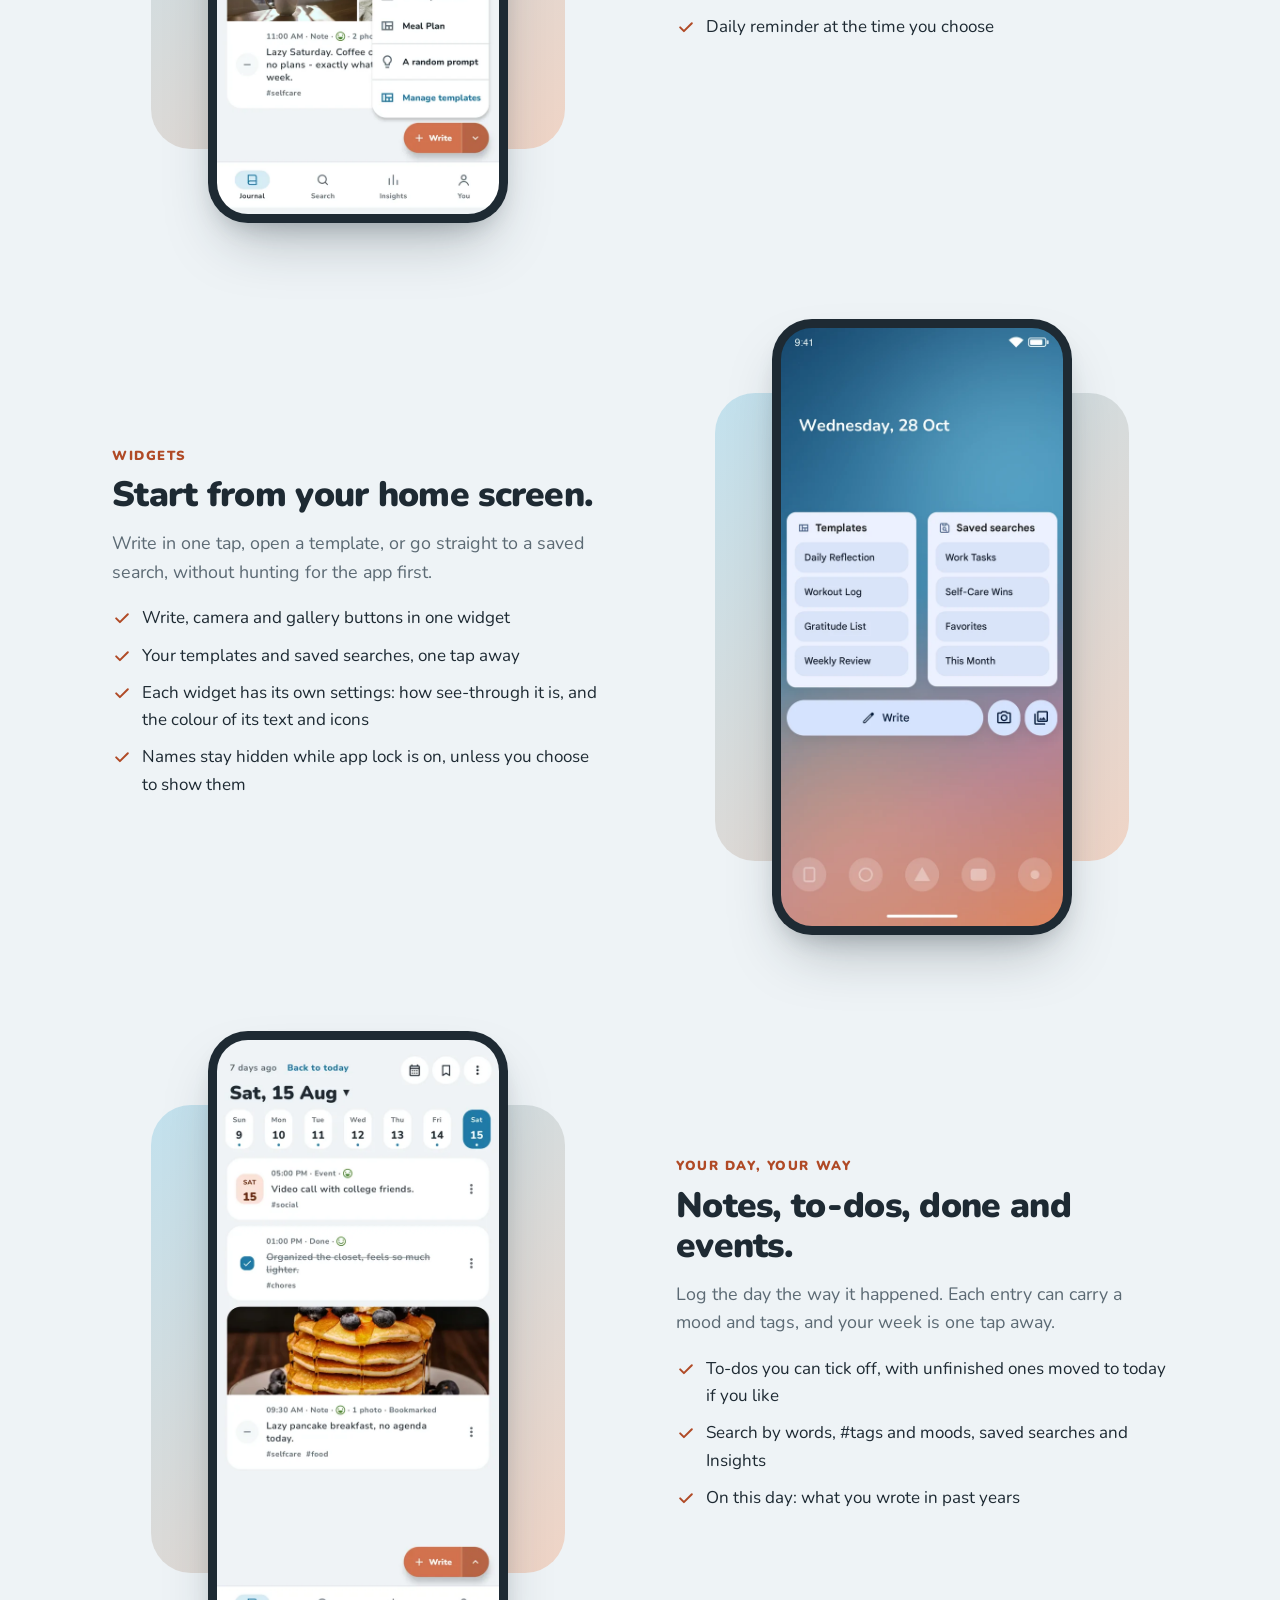
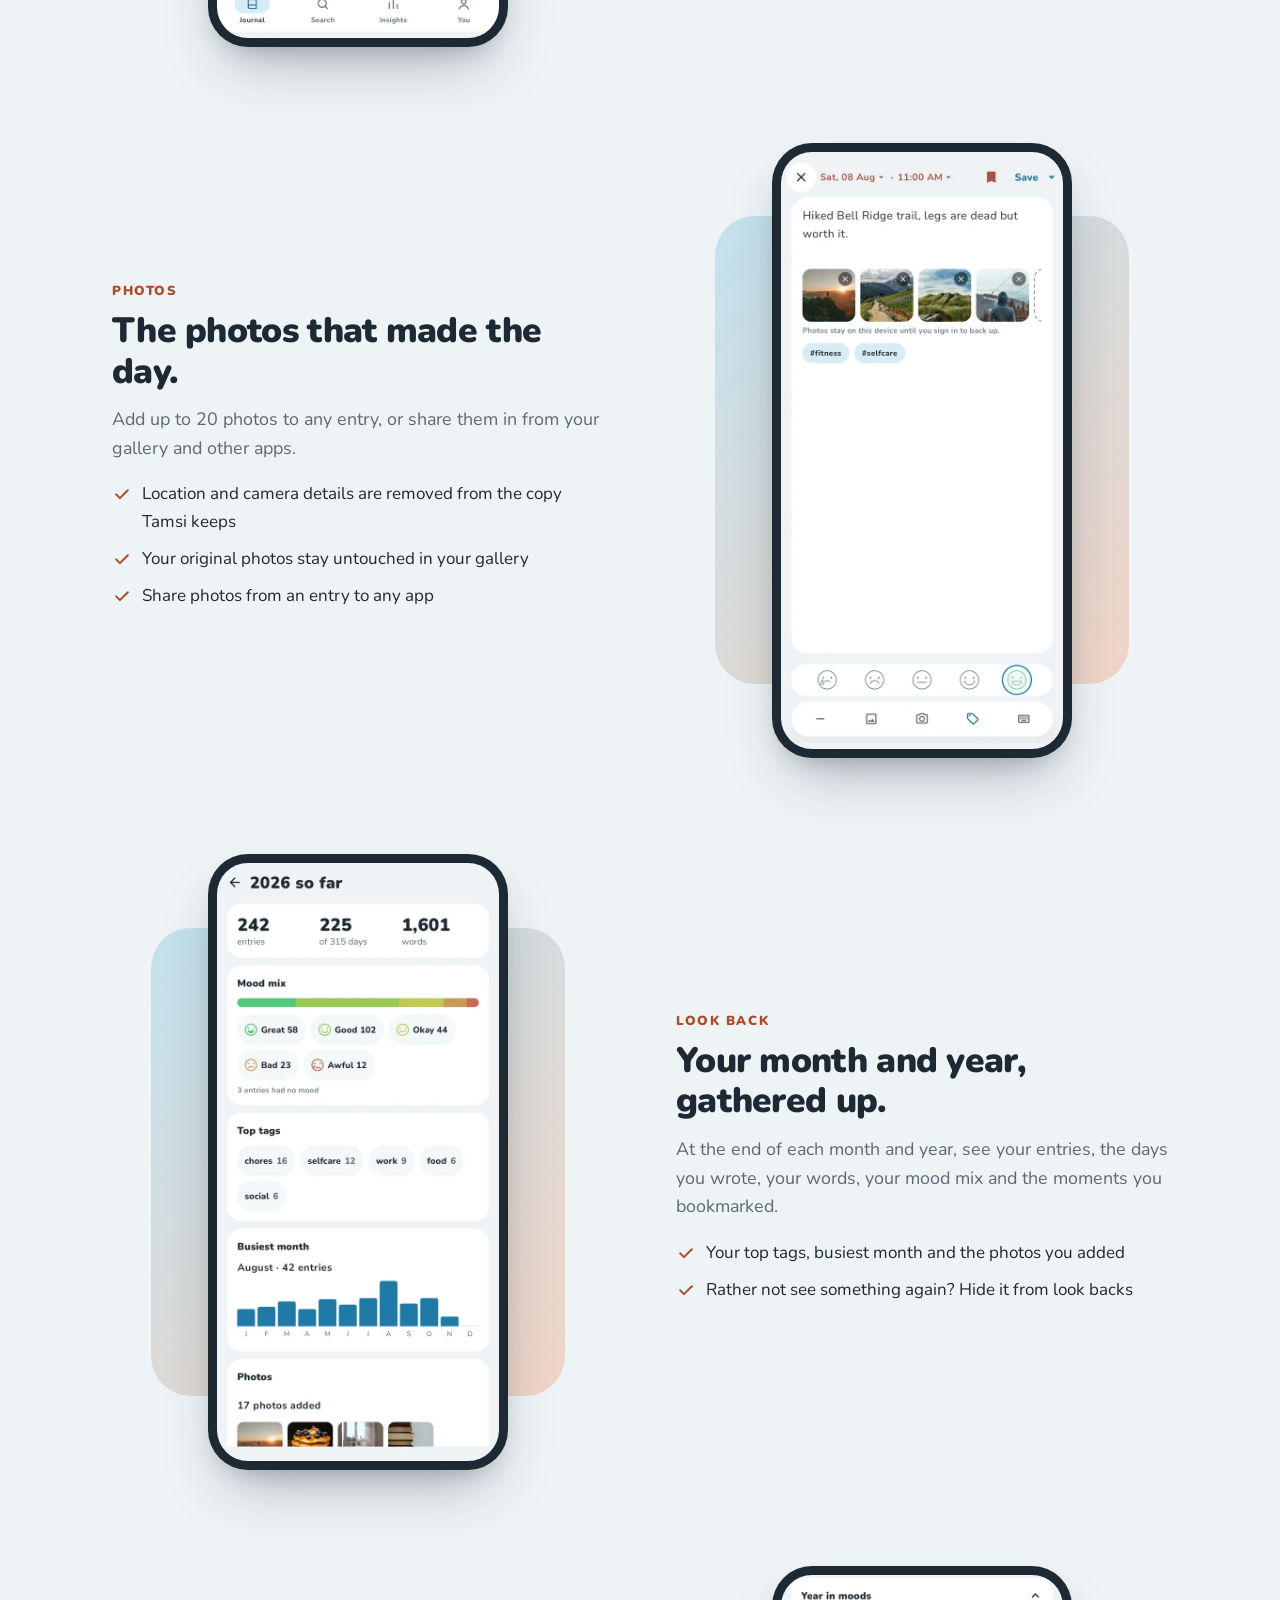
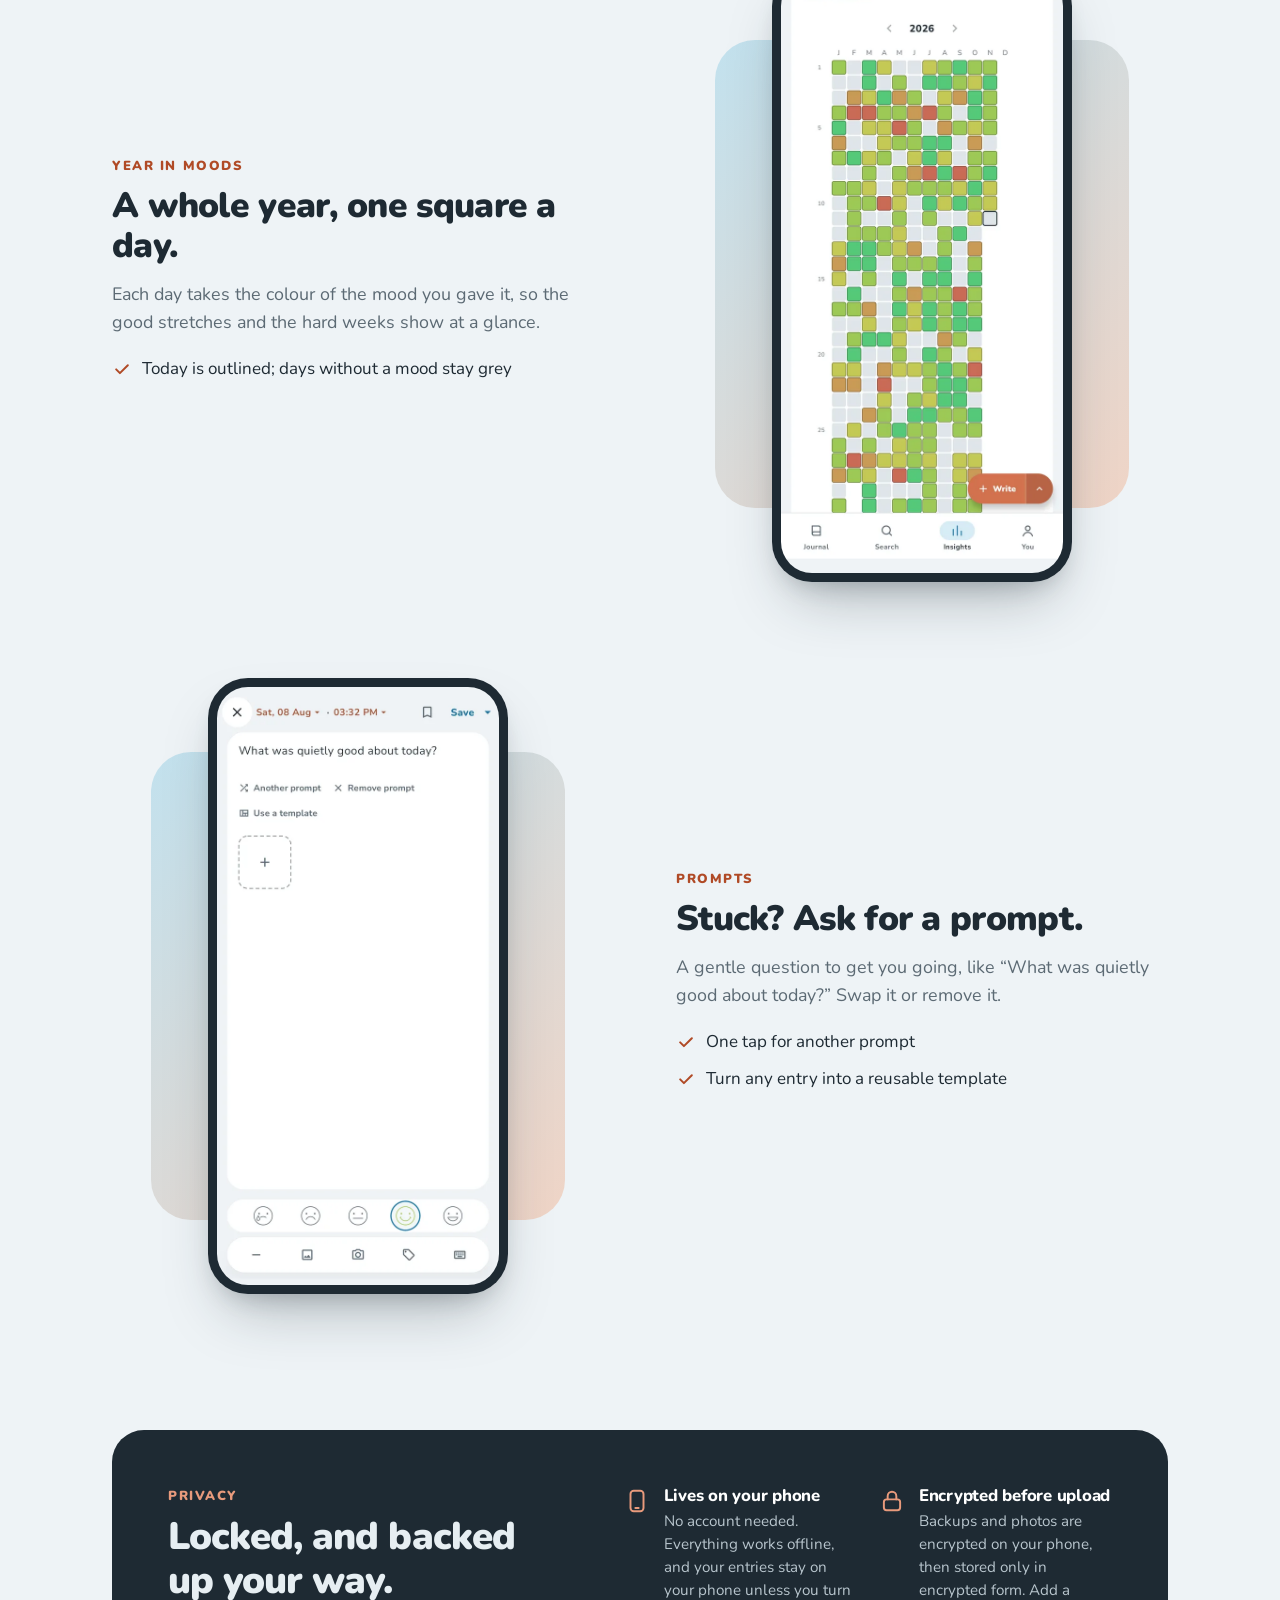
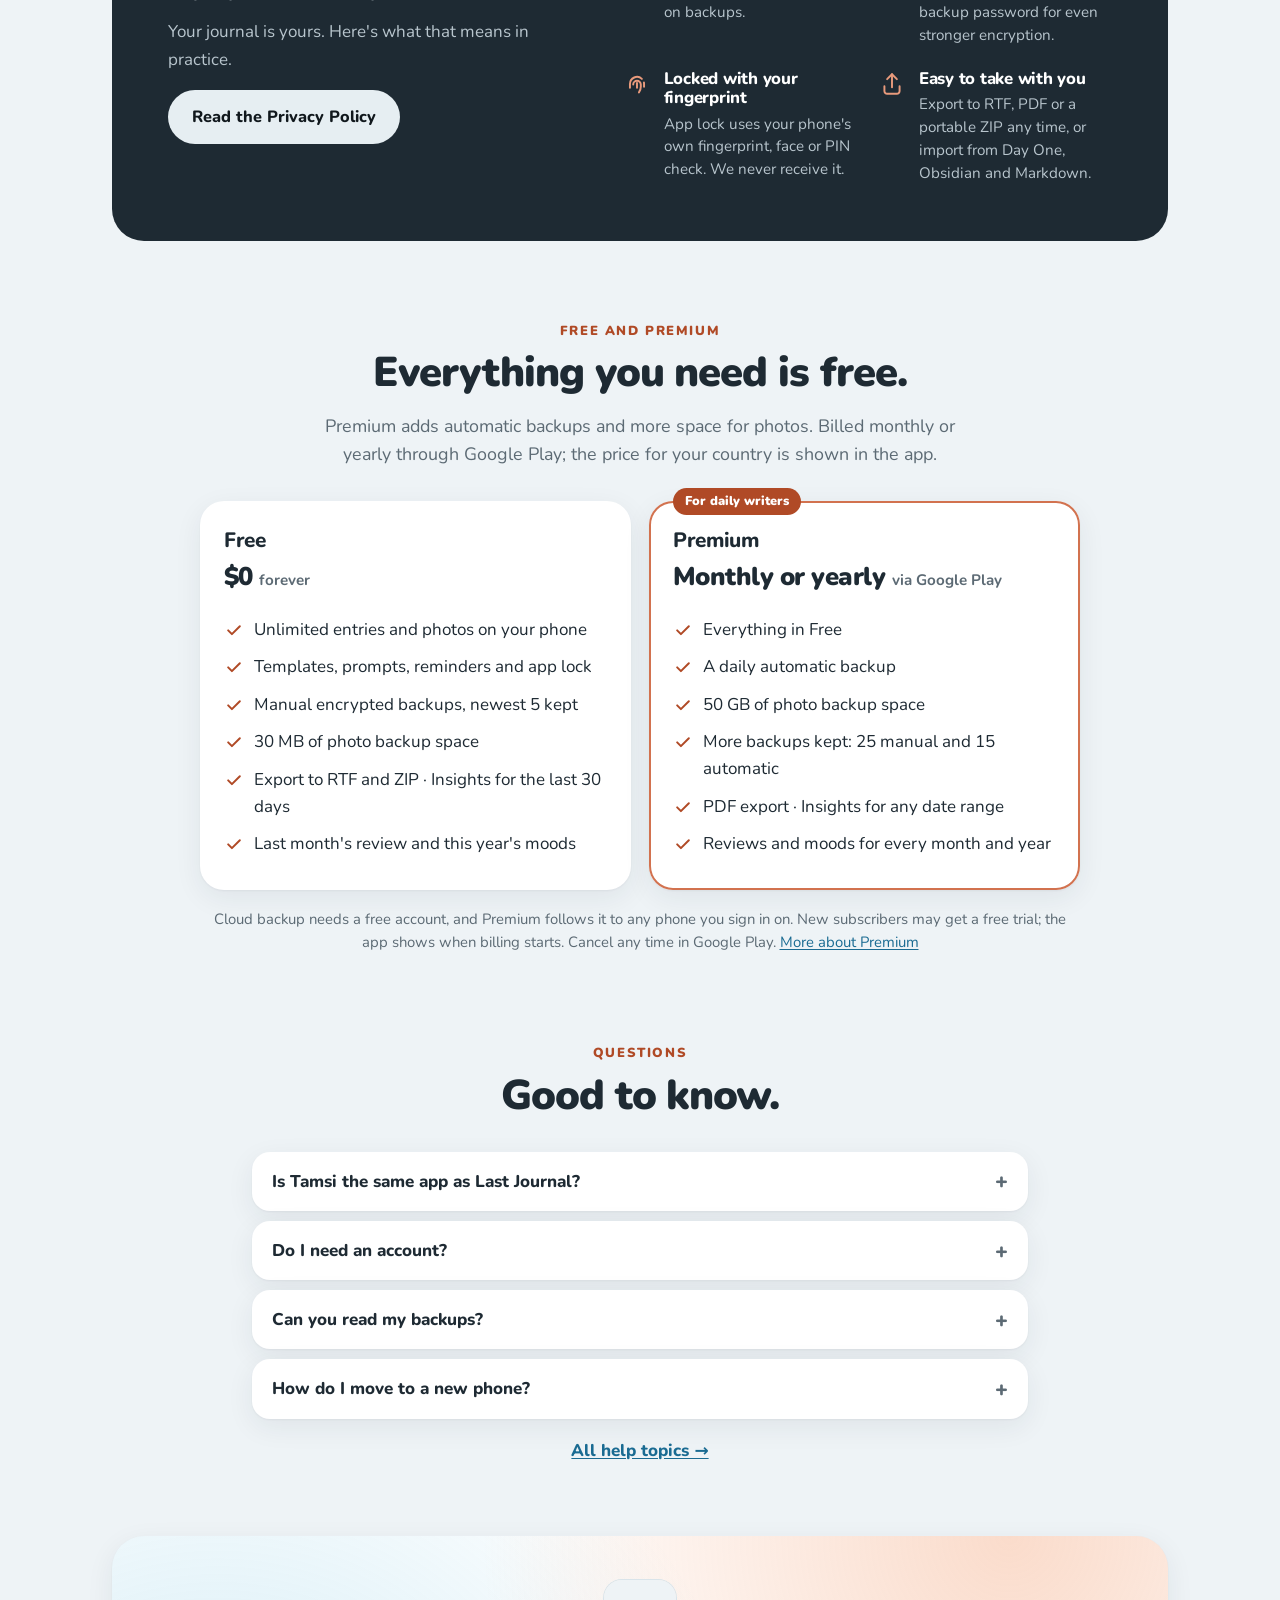
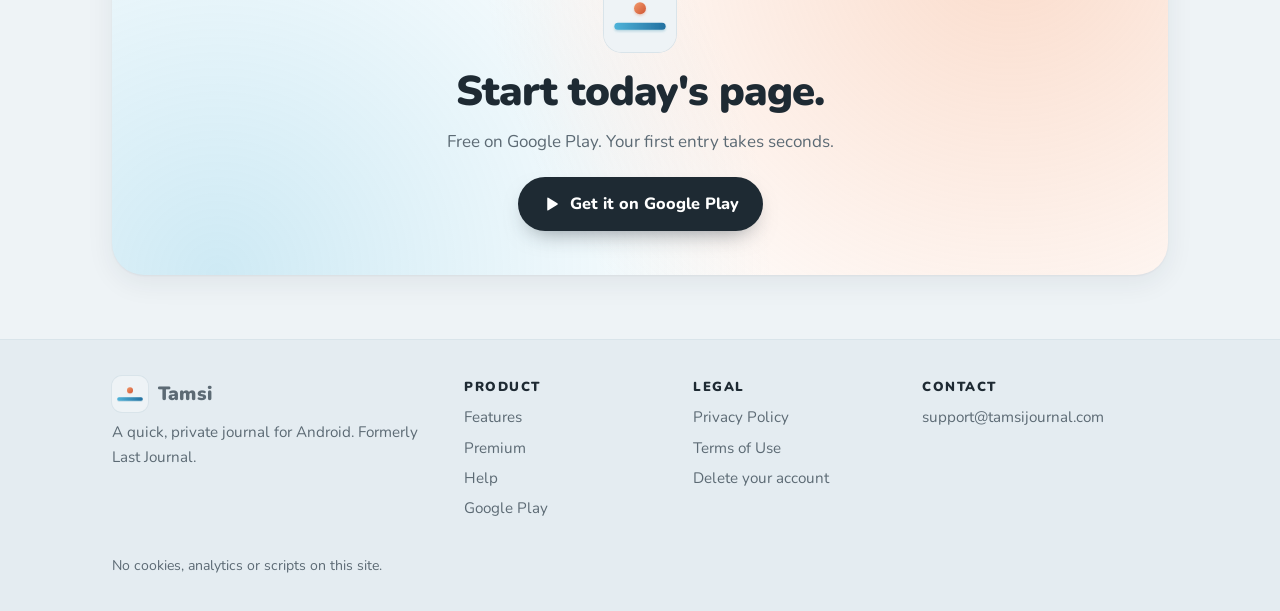
==== commit fa5cfd69: "Feature list: no Free/Premium lines; the plan cards cover what's in each" ====
--- a/index.html
+++ b/index.html
@@ -105,7 +105,7 @@
 <p class="eyebrow">Look back</p>
 <h2>Your month and year, gathered up.</h2>
 <p class="lede">At the end of each month and year, see your entries, the days you wrote, your words, your mood mix and the moments you bookmarked.</p>
-<ul class="checks"><li><svg viewBox="0 0 24 24" aria-hidden="true" focusable="false" fill="none" stroke="currentColor" stroke-width="1.8" stroke-linecap="round" stroke-linejoin="round"><path d="M5 12.5l4.5 4.5L19 7.5"/></svg><span>Your top tags, busiest month and the photos you added</span></li><li><svg viewBox="0 0 24 24" aria-hidden="true" focusable="false" fill="none" stroke="currentColor" stroke-width="1.8" stroke-linecap="round" stroke-linejoin="round"><path d="M5 12.5l4.5 4.5L19 7.5"/></svg><span>Free: last month's review. Premium: every month and year</span></li><li><svg viewBox="0 0 24 24" aria-hidden="true" focusable="false" fill="none" stroke="currentColor" stroke-width="1.8" stroke-linecap="round" stroke-linejoin="round"><path d="M5 12.5l4.5 4.5L19 7.5"/></svg><span>Rather not see something again? Hide it from look backs</span></li></ul>
+<ul class="checks"><li><svg viewBox="0 0 24 24" aria-hidden="true" focusable="false" fill="none" stroke="currentColor" stroke-width="1.8" stroke-linecap="round" stroke-linejoin="round"><path d="M5 12.5l4.5 4.5L19 7.5"/></svg><span>Your top tags, busiest month and the photos you added</span></li><li><svg viewBox="0 0 24 24" aria-hidden="true" focusable="false" fill="none" stroke="currentColor" stroke-width="1.8" stroke-linecap="round" stroke-linejoin="round"><path d="M5 12.5l4.5 4.5L19 7.5"/></svg><span>Rather not see something again? Hide it from look backs</span></li></ul>
 </div>
 </section>
 <section class="feature feature-flip">
@@ -114,7 +114,7 @@
 <p class="eyebrow">Year in moods</p>
 <h2>A whole year, one square a day.</h2>
 <p class="lede">Each day takes the colour of the mood you gave it, so the good stretches and the hard weeks show at a glance.</p>
-<ul class="checks"><li><svg viewBox="0 0 24 24" aria-hidden="true" focusable="false" fill="none" stroke="currentColor" stroke-width="1.8" stroke-linecap="round" stroke-linejoin="round"><path d="M5 12.5l4.5 4.5L19 7.5"/></svg><span>Today is outlined; days without a mood stay grey</span></li><li><svg viewBox="0 0 24 24" aria-hidden="true" focusable="false" fill="none" stroke="currentColor" stroke-width="1.8" stroke-linecap="round" stroke-linejoin="round"><path d="M5 12.5l4.5 4.5L19 7.5"/></svg><span>Free: this year. Premium: every year</span></li></ul>
+<ul class="checks"><li><svg viewBox="0 0 24 24" aria-hidden="true" focusable="false" fill="none" stroke="currentColor" stroke-width="1.8" stroke-linecap="round" stroke-linejoin="round"><path d="M5 12.5l4.5 4.5L19 7.5"/></svg><span>Today is outlined; days without a mood stay grey</span></li></ul>
 </div>
 </section>
 <section class="feature">
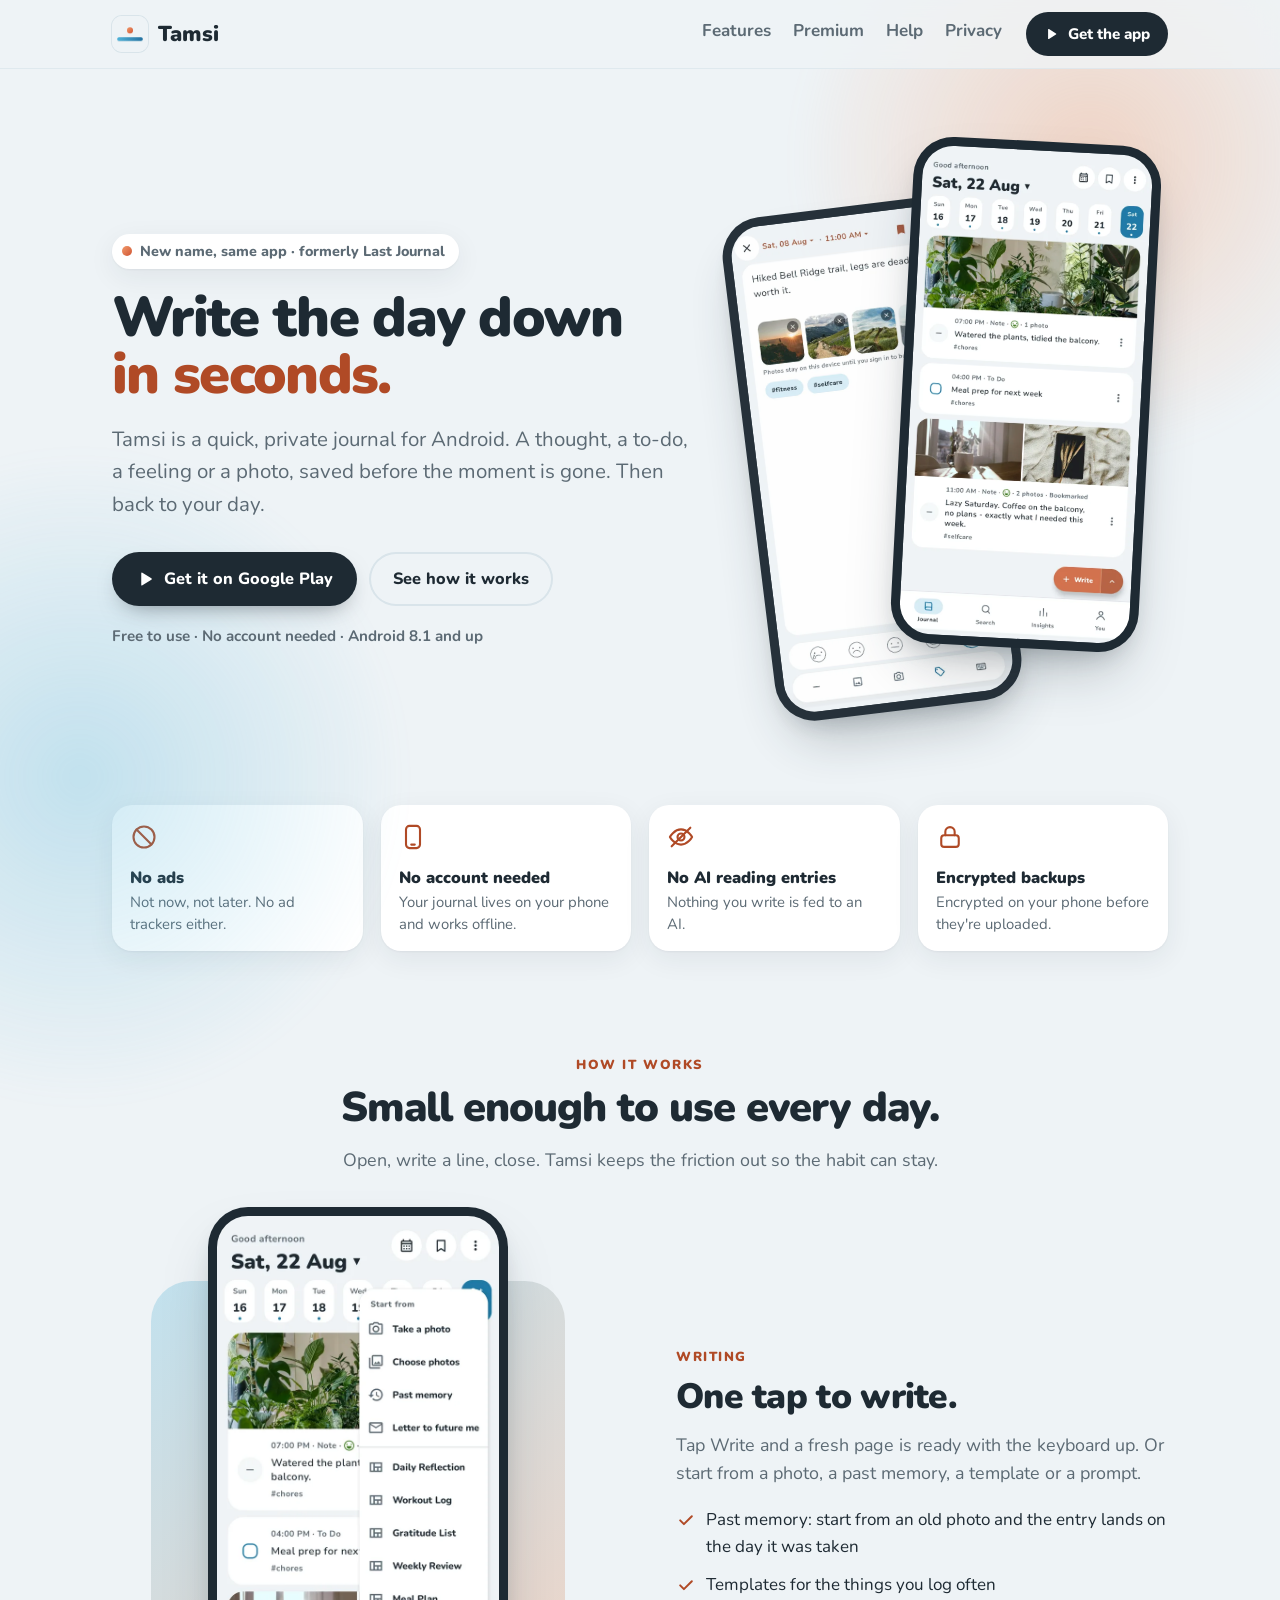
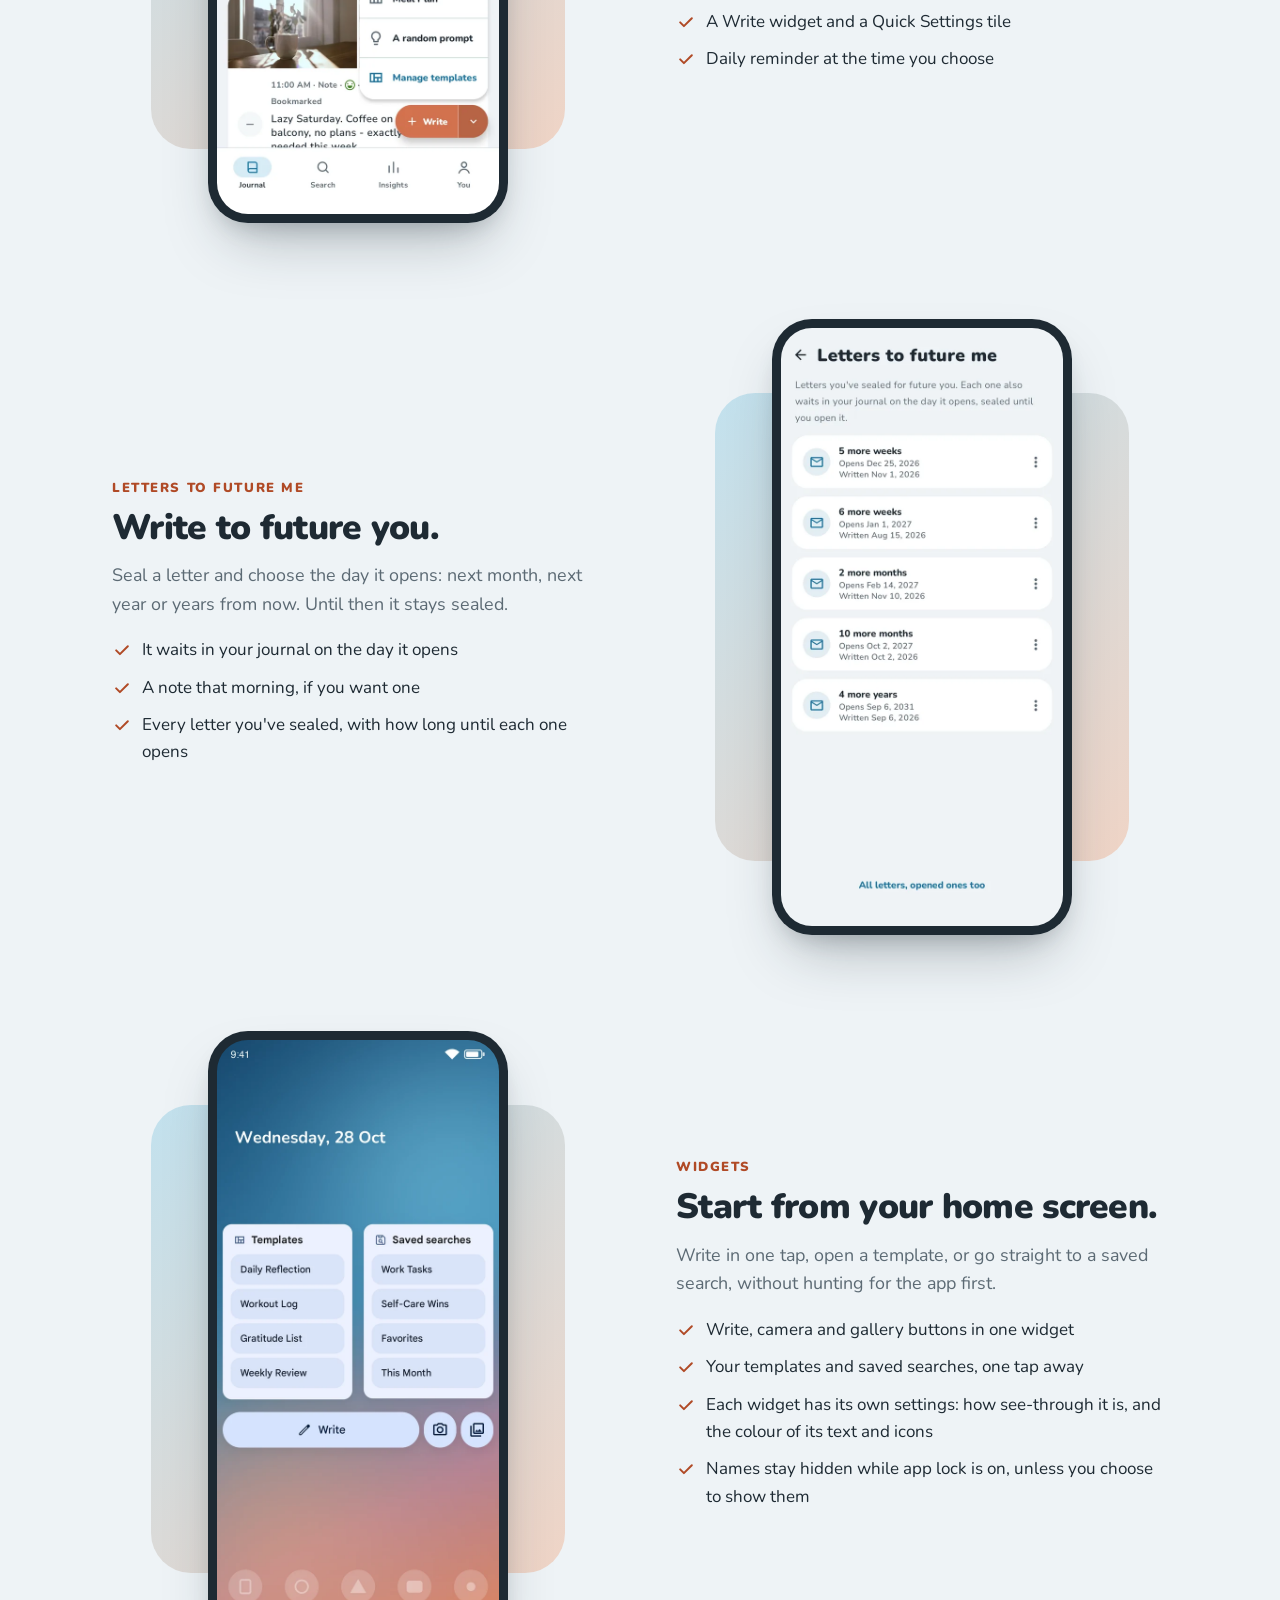
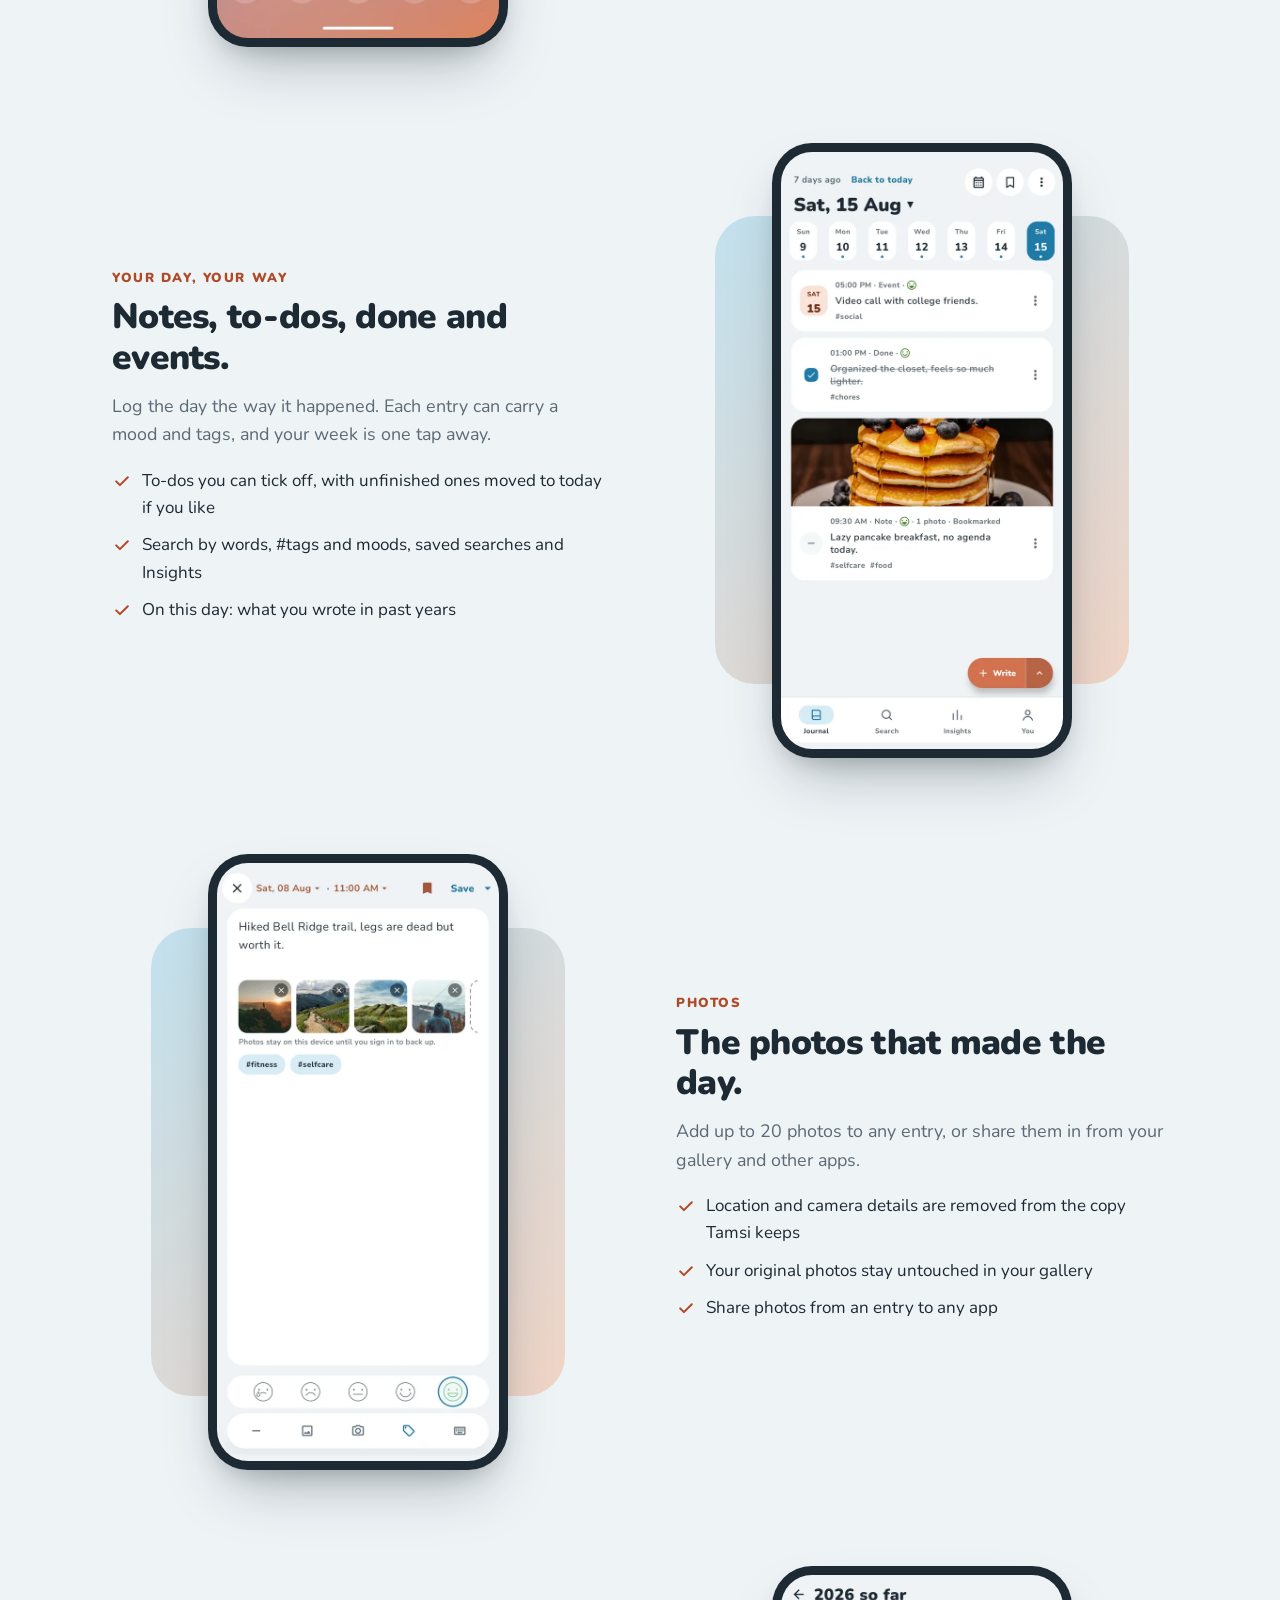
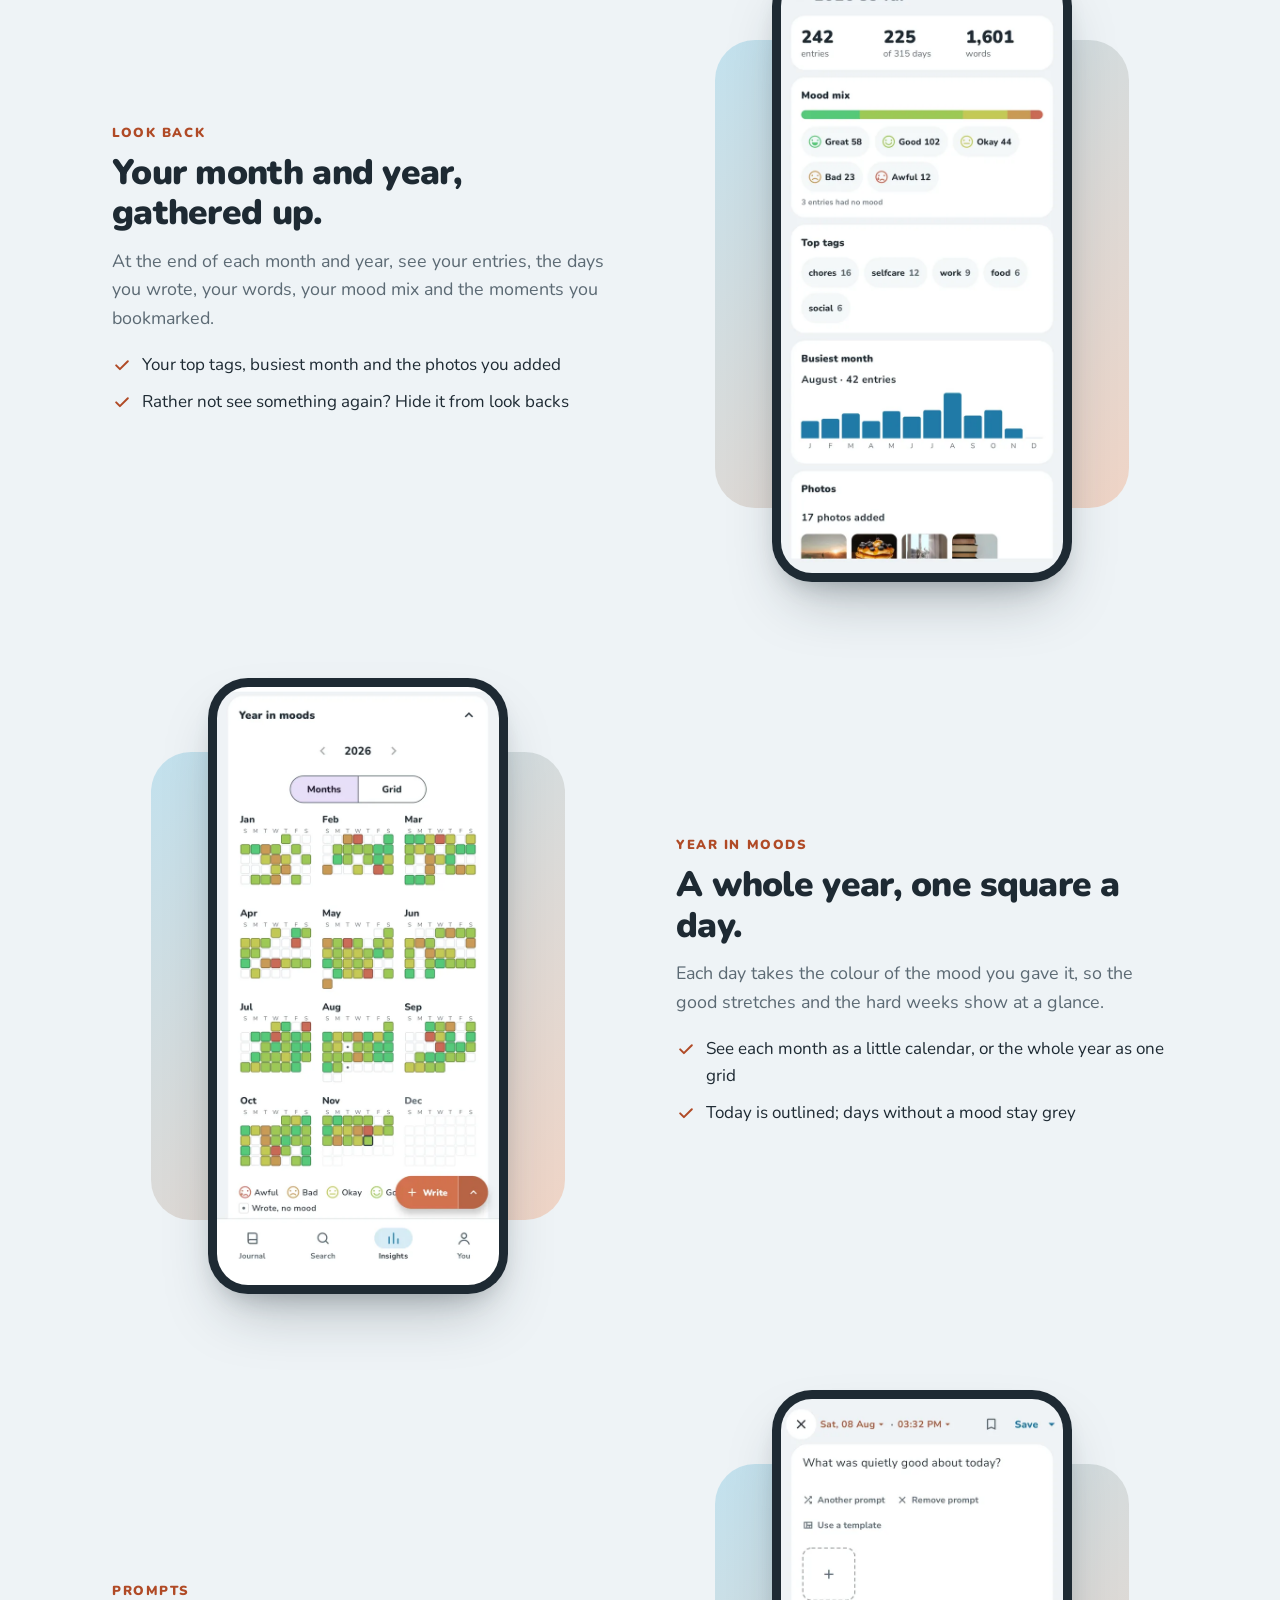
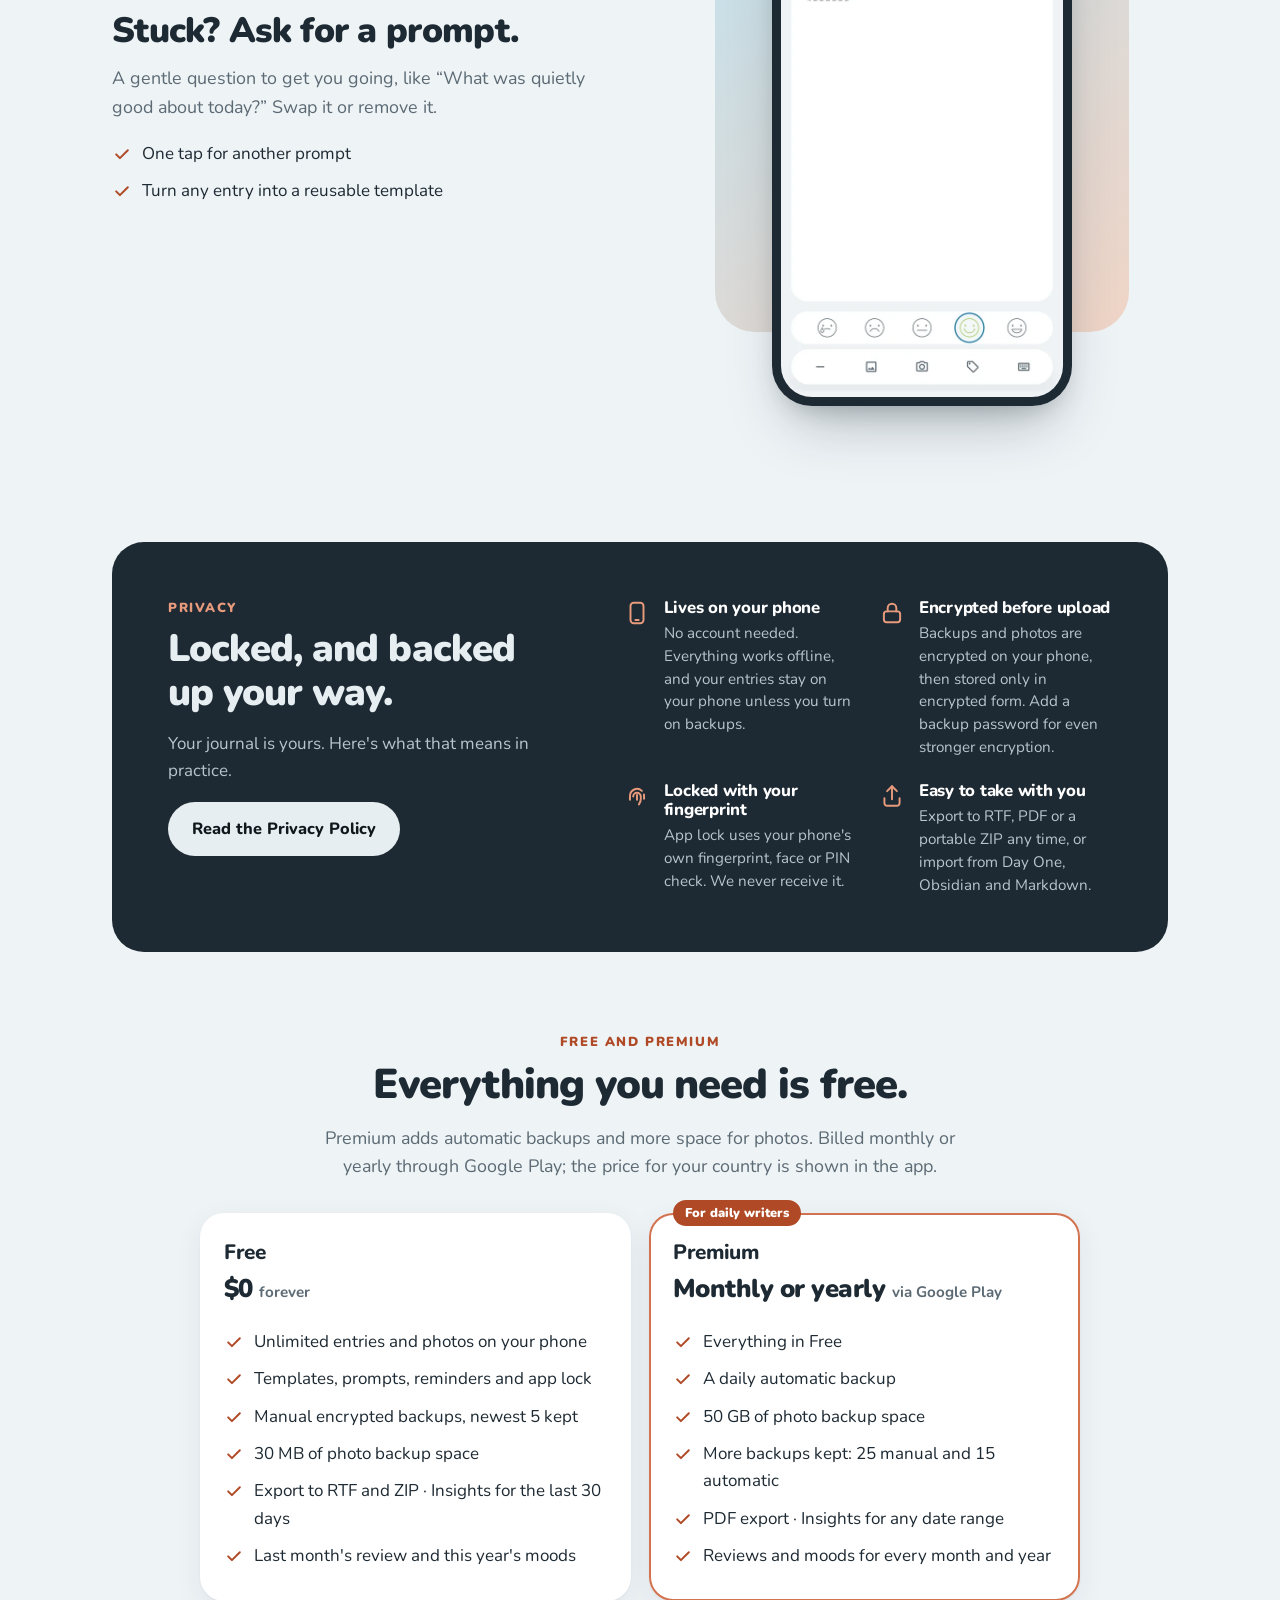
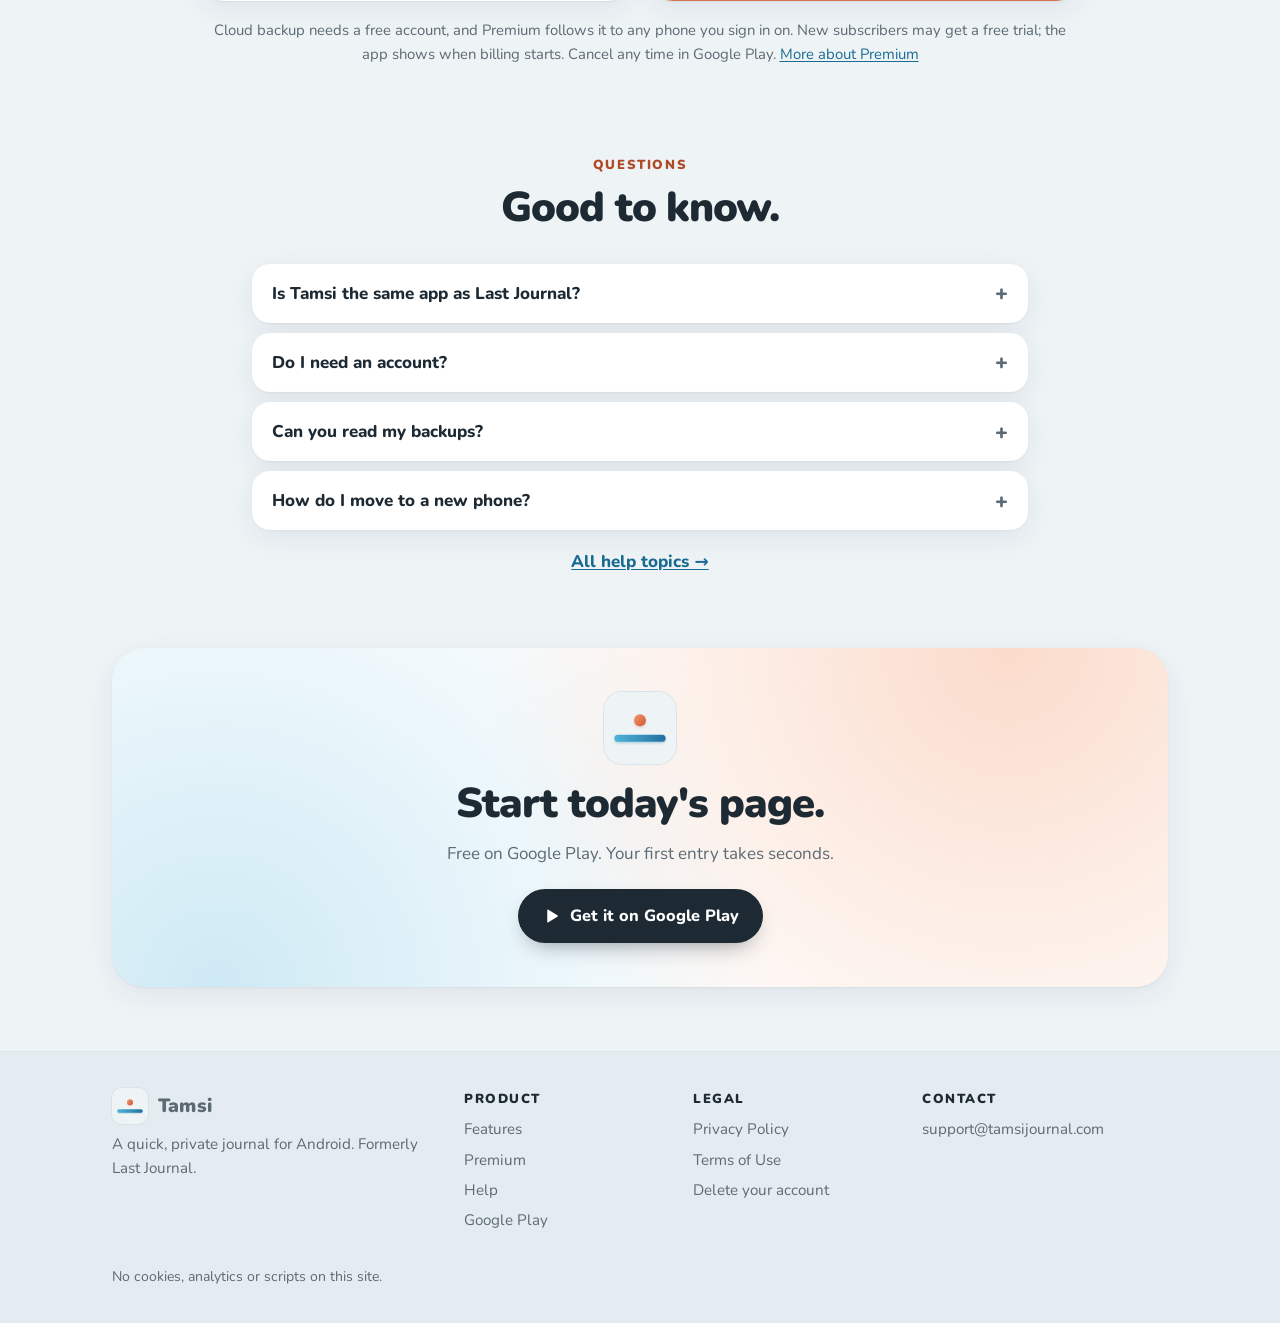
==== commit febd445f: "2.9.1: Letters to future me, Past memory, new Write menu and Year in moods shots, letters FAQ" ====
--- a/index.html
+++ b/index.html
@@ -24,8 +24,8 @@
 <a class="skip" href="#main">Skip to content</a>
 <header class="site-header">
 <div class="wrap header-row">
-<a class="brand" href="index.html"><img src="assets/icon.svg" width="36" height="36" alt=""><span>Tamsi</span></a>
-<nav class="site-nav" aria-label="Main"><ul><li><a href="index.html#features">Features</a></li><li><a href="index.html#premium">Premium</a></li><li><a href="faq.html">Help</a></li><li><a href="privacy.html">Privacy</a></li></ul></nav>
+<a class="brand" href="/"><img src="assets/icon.svg" width="36" height="36" alt=""><span>Tamsi</span></a>
+<nav class="site-nav" aria-label="Main"><ul><li><a href="/#features">Features</a></li><li><a href="/#premium">Premium</a></li><li><a href="faq.html">Help</a></li><li><a href="privacy.html">Privacy</a></li></ul></nav>
 <a class="button button-small header-cta" href="https://play.google.com/store/apps/details?id=com.odralliv.quickjournal"><svg viewBox="0 0 24 24" aria-hidden="true" focusable="false"><path fill="currentColor" d="M7 4.5v15a1 1 0 0 0 1.5.86l12-7.5a1 1 0 0 0 0-1.72l-12-7.5A1 1 0 0 0 7 4.5Z"/></svg><span>Get the app</span></a>
 </div>
 </header>
@@ -64,15 +64,24 @@
 <p class="lede">Open, write a line, close. Tamsi keeps the friction out so the habit can stay.</p>
 </header>
 <section class="feature">
-<div class="feature-media"><div class="phone"><img src="assets/shots/write-menu.webp" width="600" height="1272" alt="The Journal screen with the Write menu open: take a photo, choose photos, templates and a random prompt" loading="lazy" decoding="async"></div></div>
+<div class="feature-media"><div class="phone"><img src="assets/shots/write-menu.webp" width="600" height="1272" alt="The Journal screen with the Write menu open: take a photo, choose photos, past memory, letter to future me, templates and a random prompt" loading="lazy" decoding="async"></div></div>
 <div class="feature-text">
 <p class="eyebrow">Writing</p>
 <h2>One tap to write.</h2>
-<p class="lede">Tap Write and a fresh page is ready with the keyboard up. Or start from a photo, a template or a prompt.</p>
-<ul class="checks"><li><svg viewBox="0 0 24 24" aria-hidden="true" focusable="false" fill="none" stroke="currentColor" stroke-width="1.8" stroke-linecap="round" stroke-linejoin="round"><path d="M5 12.5l4.5 4.5L19 7.5"/></svg><span>Templates for the things you log often</span></li><li><svg viewBox="0 0 24 24" aria-hidden="true" focusable="false" fill="none" stroke="currentColor" stroke-width="1.8" stroke-linecap="round" stroke-linejoin="round"><path d="M5 12.5l4.5 4.5L19 7.5"/></svg><span>A Write widget and a Quick Settings tile</span></li><li><svg viewBox="0 0 24 24" aria-hidden="true" focusable="false" fill="none" stroke="currentColor" stroke-width="1.8" stroke-linecap="round" stroke-linejoin="round"><path d="M5 12.5l4.5 4.5L19 7.5"/></svg><span>Daily reminder at the time you choose</span></li></ul>
-</div>
-</section>
-<section class="feature feature-flip">
+<p class="lede">Tap Write and a fresh page is ready with the keyboard up. Or start from a photo, a past memory, a template or a prompt.</p>
+<ul class="checks"><li><svg viewBox="0 0 24 24" aria-hidden="true" focusable="false" fill="none" stroke="currentColor" stroke-width="1.8" stroke-linecap="round" stroke-linejoin="round"><path d="M5 12.5l4.5 4.5L19 7.5"/></svg><span>Past memory: start from an old photo and the entry lands on the day it was taken</span></li><li><svg viewBox="0 0 24 24" aria-hidden="true" focusable="false" fill="none" stroke="currentColor" stroke-width="1.8" stroke-linecap="round" stroke-linejoin="round"><path d="M5 12.5l4.5 4.5L19 7.5"/></svg><span>Templates for the things you log often</span></li><li><svg viewBox="0 0 24 24" aria-hidden="true" focusable="false" fill="none" stroke="currentColor" stroke-width="1.8" stroke-linecap="round" stroke-linejoin="round"><path d="M5 12.5l4.5 4.5L19 7.5"/></svg><span>A Write widget and a Quick Settings tile</span></li><li><svg viewBox="0 0 24 24" aria-hidden="true" focusable="false" fill="none" stroke="currentColor" stroke-width="1.8" stroke-linecap="round" stroke-linejoin="round"><path d="M5 12.5l4.5 4.5L19 7.5"/></svg><span>Daily reminder at the time you choose</span></li></ul>
+</div>
+</section>
+<section class="feature feature-flip">
+<div class="feature-media"><div class="phone"><img src="assets/shots/letters.webp" width="600" height="1272" alt="Letters to future me: five sealed letters, opening in 5 weeks, 6 weeks, 2 months, 10 months and 4 years" loading="lazy" decoding="async"></div></div>
+<div class="feature-text">
+<p class="eyebrow">Letters to future me</p>
+<h2>Write to future you.</h2>
+<p class="lede">Seal a letter and choose the day it opens: next month, next year or years from now. Until then it stays sealed.</p>
+<ul class="checks"><li><svg viewBox="0 0 24 24" aria-hidden="true" focusable="false" fill="none" stroke="currentColor" stroke-width="1.8" stroke-linecap="round" stroke-linejoin="round"><path d="M5 12.5l4.5 4.5L19 7.5"/></svg><span>It waits in your journal on the day it opens</span></li><li><svg viewBox="0 0 24 24" aria-hidden="true" focusable="false" fill="none" stroke="currentColor" stroke-width="1.8" stroke-linecap="round" stroke-linejoin="round"><path d="M5 12.5l4.5 4.5L19 7.5"/></svg><span>A note that morning, if you want one</span></li><li><svg viewBox="0 0 24 24" aria-hidden="true" focusable="false" fill="none" stroke="currentColor" stroke-width="1.8" stroke-linecap="round" stroke-linejoin="round"><path d="M5 12.5l4.5 4.5L19 7.5"/></svg><span>Every letter you've sealed, with how long until each one opens</span></li></ul>
+</div>
+</section>
+<section class="feature">
 <div class="feature-media"><div class="phone"><img src="assets/shots/widgets.webp" width="600" height="1272" alt="Three Tamsi home-screen widgets: Write with camera and gallery buttons, Templates and Saved searches" loading="lazy" decoding="async"></div></div>
 <div class="feature-text">
 <p class="eyebrow">Widgets</p>
@@ -81,7 +90,7 @@
 <ul class="checks"><li><svg viewBox="0 0 24 24" aria-hidden="true" focusable="false" fill="none" stroke="currentColor" stroke-width="1.8" stroke-linecap="round" stroke-linejoin="round"><path d="M5 12.5l4.5 4.5L19 7.5"/></svg><span>Write, camera and gallery buttons in one widget</span></li><li><svg viewBox="0 0 24 24" aria-hidden="true" focusable="false" fill="none" stroke="currentColor" stroke-width="1.8" stroke-linecap="round" stroke-linejoin="round"><path d="M5 12.5l4.5 4.5L19 7.5"/></svg><span>Your templates and saved searches, one tap away</span></li><li><svg viewBox="0 0 24 24" aria-hidden="true" focusable="false" fill="none" stroke="currentColor" stroke-width="1.8" stroke-linecap="round" stroke-linejoin="round"><path d="M5 12.5l4.5 4.5L19 7.5"/></svg><span>Each widget has its own settings: how see-through it is, and the colour of its text and icons</span></li><li><svg viewBox="0 0 24 24" aria-hidden="true" focusable="false" fill="none" stroke="currentColor" stroke-width="1.8" stroke-linecap="round" stroke-linejoin="round"><path d="M5 12.5l4.5 4.5L19 7.5"/></svg><span>Names stay hidden while app lock is on, unless you choose to show them</span></li></ul>
 </div>
 </section>
-<section class="feature">
+<section class="feature feature-flip">
 <div class="feature-media"><div class="phone"><img src="assets/shots/journal-week.webp" width="600" height="1272" alt="A week in the journal: an event, a finished to-do and a photo note" loading="lazy" decoding="async"></div></div>
 <div class="feature-text">
 <p class="eyebrow">Your day, your way</p>
@@ -90,7 +99,7 @@
 <ul class="checks"><li><svg viewBox="0 0 24 24" aria-hidden="true" focusable="false" fill="none" stroke="currentColor" stroke-width="1.8" stroke-linecap="round" stroke-linejoin="round"><path d="M5 12.5l4.5 4.5L19 7.5"/></svg><span>To-dos you can tick off, with unfinished ones moved to today if you like</span></li><li><svg viewBox="0 0 24 24" aria-hidden="true" focusable="false" fill="none" stroke="currentColor" stroke-width="1.8" stroke-linecap="round" stroke-linejoin="round"><path d="M5 12.5l4.5 4.5L19 7.5"/></svg><span>Search by words, #tags and moods, saved searches and Insights</span></li><li><svg viewBox="0 0 24 24" aria-hidden="true" focusable="false" fill="none" stroke="currentColor" stroke-width="1.8" stroke-linecap="round" stroke-linejoin="round"><path d="M5 12.5l4.5 4.5L19 7.5"/></svg><span>On this day: what you wrote in past years</span></li></ul>
 </div>
 </section>
-<section class="feature feature-flip">
+<section class="feature">
 <div class="feature-media"><div class="phone"><img src="assets/shots/editor.webp" width="600" height="1272" alt="An entry about a hike with four photos, a mood and two tags" loading="lazy" decoding="async"></div></div>
 <div class="feature-text">
 <p class="eyebrow">Photos</p>
@@ -99,7 +108,7 @@
 <ul class="checks"><li><svg viewBox="0 0 24 24" aria-hidden="true" focusable="false" fill="none" stroke="currentColor" stroke-width="1.8" stroke-linecap="round" stroke-linejoin="round"><path d="M5 12.5l4.5 4.5L19 7.5"/></svg><span>Location and camera details are removed from the copy Tamsi keeps</span></li><li><svg viewBox="0 0 24 24" aria-hidden="true" focusable="false" fill="none" stroke="currentColor" stroke-width="1.8" stroke-linecap="round" stroke-linejoin="round"><path d="M5 12.5l4.5 4.5L19 7.5"/></svg><span>Your original photos stay untouched in your gallery</span></li><li><svg viewBox="0 0 24 24" aria-hidden="true" focusable="false" fill="none" stroke="currentColor" stroke-width="1.8" stroke-linecap="round" stroke-linejoin="round"><path d="M5 12.5l4.5 4.5L19 7.5"/></svg><span>Share photos from an entry to any app</span></li></ul>
 </div>
 </section>
-<section class="feature">
+<section class="feature feature-flip">
 <div class="feature-media"><div class="phone"><img src="assets/shots/look-back.webp" width="600" height="1272" alt="The 2026 so far review: 242 entries on 225 days, a mood mix, top tags, busiest month and photos" loading="lazy" decoding="async"></div></div>
 <div class="feature-text">
 <p class="eyebrow">Look back</p>
@@ -108,16 +117,16 @@
 <ul class="checks"><li><svg viewBox="0 0 24 24" aria-hidden="true" focusable="false" fill="none" stroke="currentColor" stroke-width="1.8" stroke-linecap="round" stroke-linejoin="round"><path d="M5 12.5l4.5 4.5L19 7.5"/></svg><span>Your top tags, busiest month and the photos you added</span></li><li><svg viewBox="0 0 24 24" aria-hidden="true" focusable="false" fill="none" stroke="currentColor" stroke-width="1.8" stroke-linecap="round" stroke-linejoin="round"><path d="M5 12.5l4.5 4.5L19 7.5"/></svg><span>Rather not see something again? Hide it from look backs</span></li></ul>
 </div>
 </section>
-<section class="feature feature-flip">
-<div class="feature-media"><div class="phone"><img src="assets/shots/year-in-moods.webp" width="600" height="1272" alt="Year in moods for 2026: a grid of coloured squares, one per day, months across and days down" loading="lazy" decoding="async"></div></div>
+<section class="feature">
+<div class="feature-media"><div class="phone"><img src="assets/shots/year-in-moods.webp" width="600" height="1272" alt="Year in moods for 2026: twelve little month calendars, each day coloured by its mood" loading="lazy" decoding="async"></div></div>
 <div class="feature-text">
 <p class="eyebrow">Year in moods</p>
 <h2>A whole year, one square a day.</h2>
 <p class="lede">Each day takes the colour of the mood you gave it, so the good stretches and the hard weeks show at a glance.</p>
-<ul class="checks"><li><svg viewBox="0 0 24 24" aria-hidden="true" focusable="false" fill="none" stroke="currentColor" stroke-width="1.8" stroke-linecap="round" stroke-linejoin="round"><path d="M5 12.5l4.5 4.5L19 7.5"/></svg><span>Today is outlined; days without a mood stay grey</span></li></ul>
-</div>
-</section>
-<section class="feature">
+<ul class="checks"><li><svg viewBox="0 0 24 24" aria-hidden="true" focusable="false" fill="none" stroke="currentColor" stroke-width="1.8" stroke-linecap="round" stroke-linejoin="round"><path d="M5 12.5l4.5 4.5L19 7.5"/></svg><span>See each month as a little calendar, or the whole year as one grid</span></li><li><svg viewBox="0 0 24 24" aria-hidden="true" focusable="false" fill="none" stroke="currentColor" stroke-width="1.8" stroke-linecap="round" stroke-linejoin="round"><path d="M5 12.5l4.5 4.5L19 7.5"/></svg><span>Today is outlined; days without a mood stay grey</span></li></ul>
+</div>
+</section>
+<section class="feature feature-flip">
 <div class="feature-media"><div class="phone"><img src="assets/shots/prompt.webp" width="600" height="1272" alt="A new entry that starts with the prompt: What was quietly good about today?" loading="lazy" decoding="async"></div></div>
 <div class="feature-text">
 <p class="eyebrow">Prompts</p>
@@ -205,12 +214,12 @@
 <footer class="site-footer">
 <div class="wrap footer-grid">
 <div class="footer-brand">
-<a class="brand" href="index.html"><img src="assets/icon.svg" width="36" height="36" alt=""><span>Tamsi</span></a>
+<a class="brand" href="/"><img src="assets/icon.svg" width="36" height="36" alt=""><span>Tamsi</span></a>
 <p>A quick, private journal for Android. Formerly Last Journal.</p>
 </div>
 <nav aria-label="Product"><h2>Product</h2><ul>
-<li><a href="index.html#features">Features</a></li>
-<li><a href="index.html#premium">Premium</a></li>
+<li><a href="/#features">Features</a></li>
+<li><a href="/#premium">Premium</a></li>
 <li><a href="faq.html">Help</a></li>
 <li><a href="https://play.google.com/store/apps/details?id=com.odralliv.quickjournal">Google Play</a></li>
 </ul></nav>
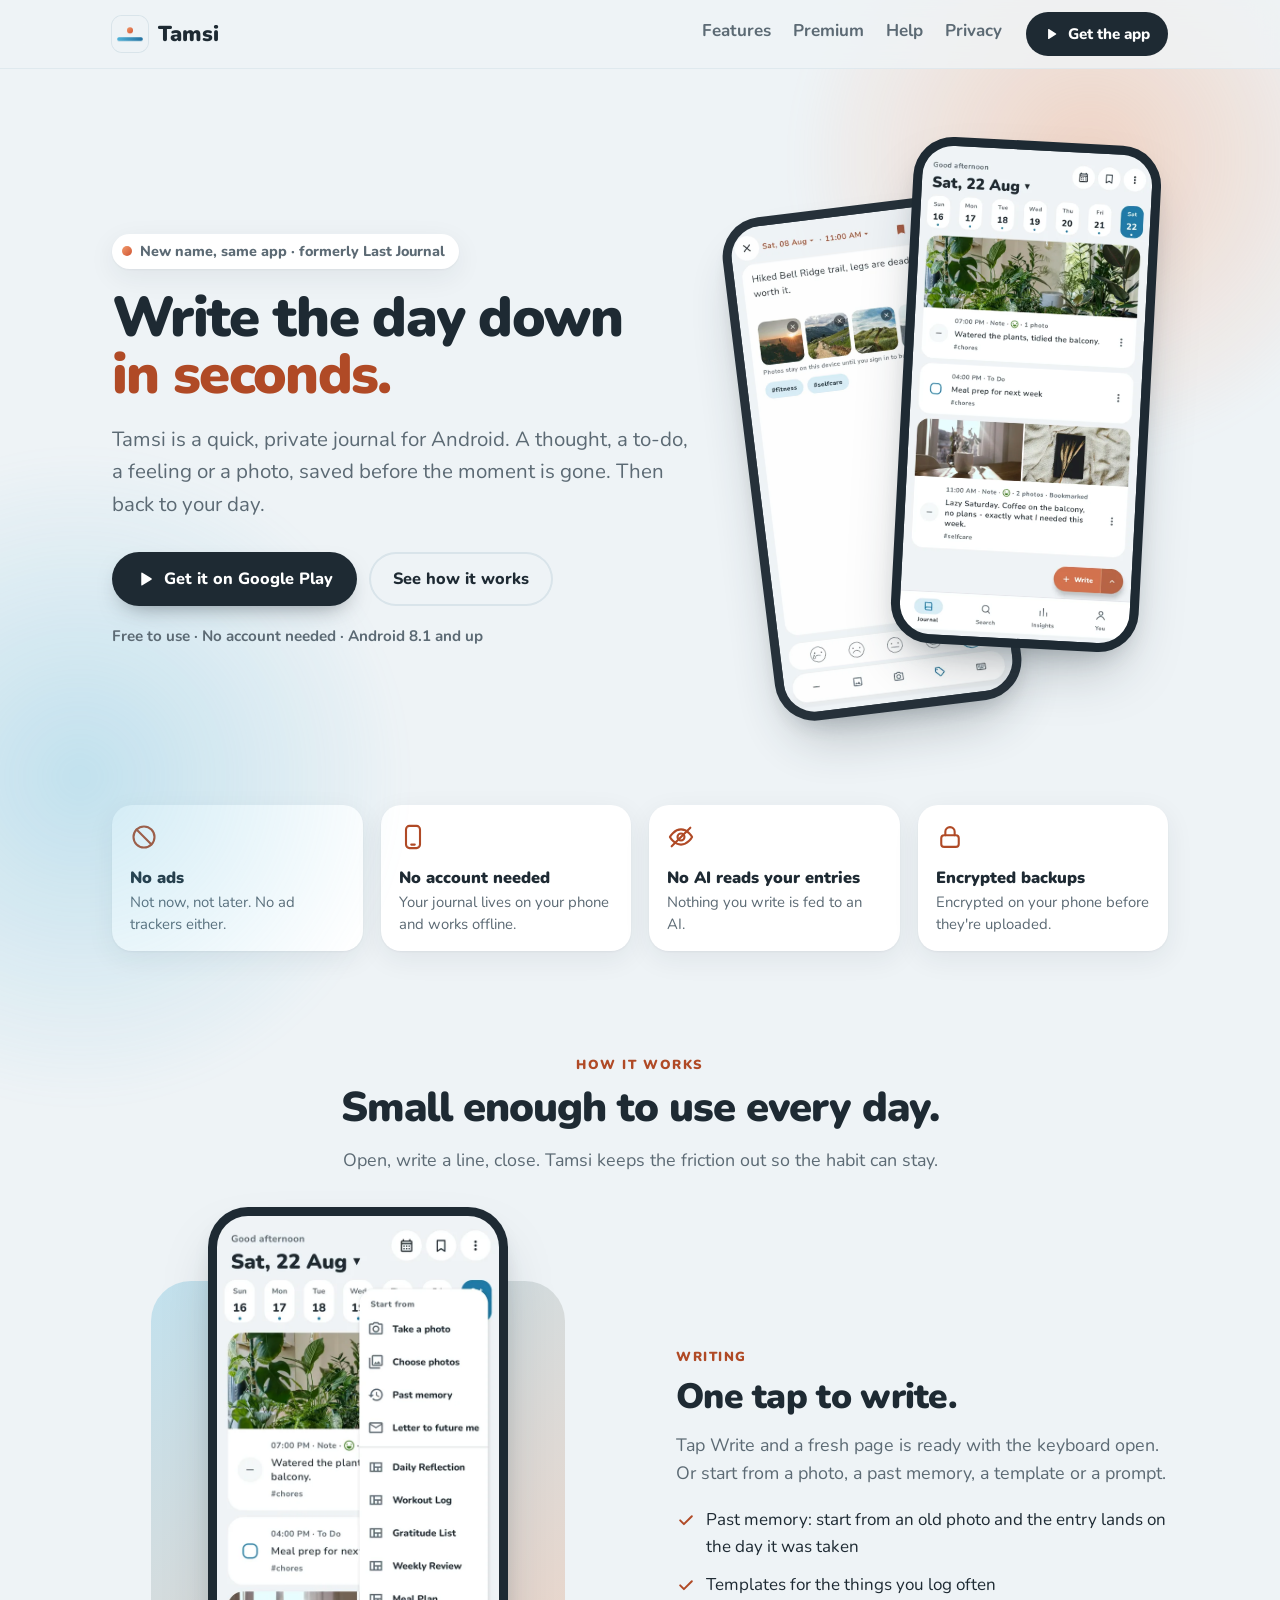
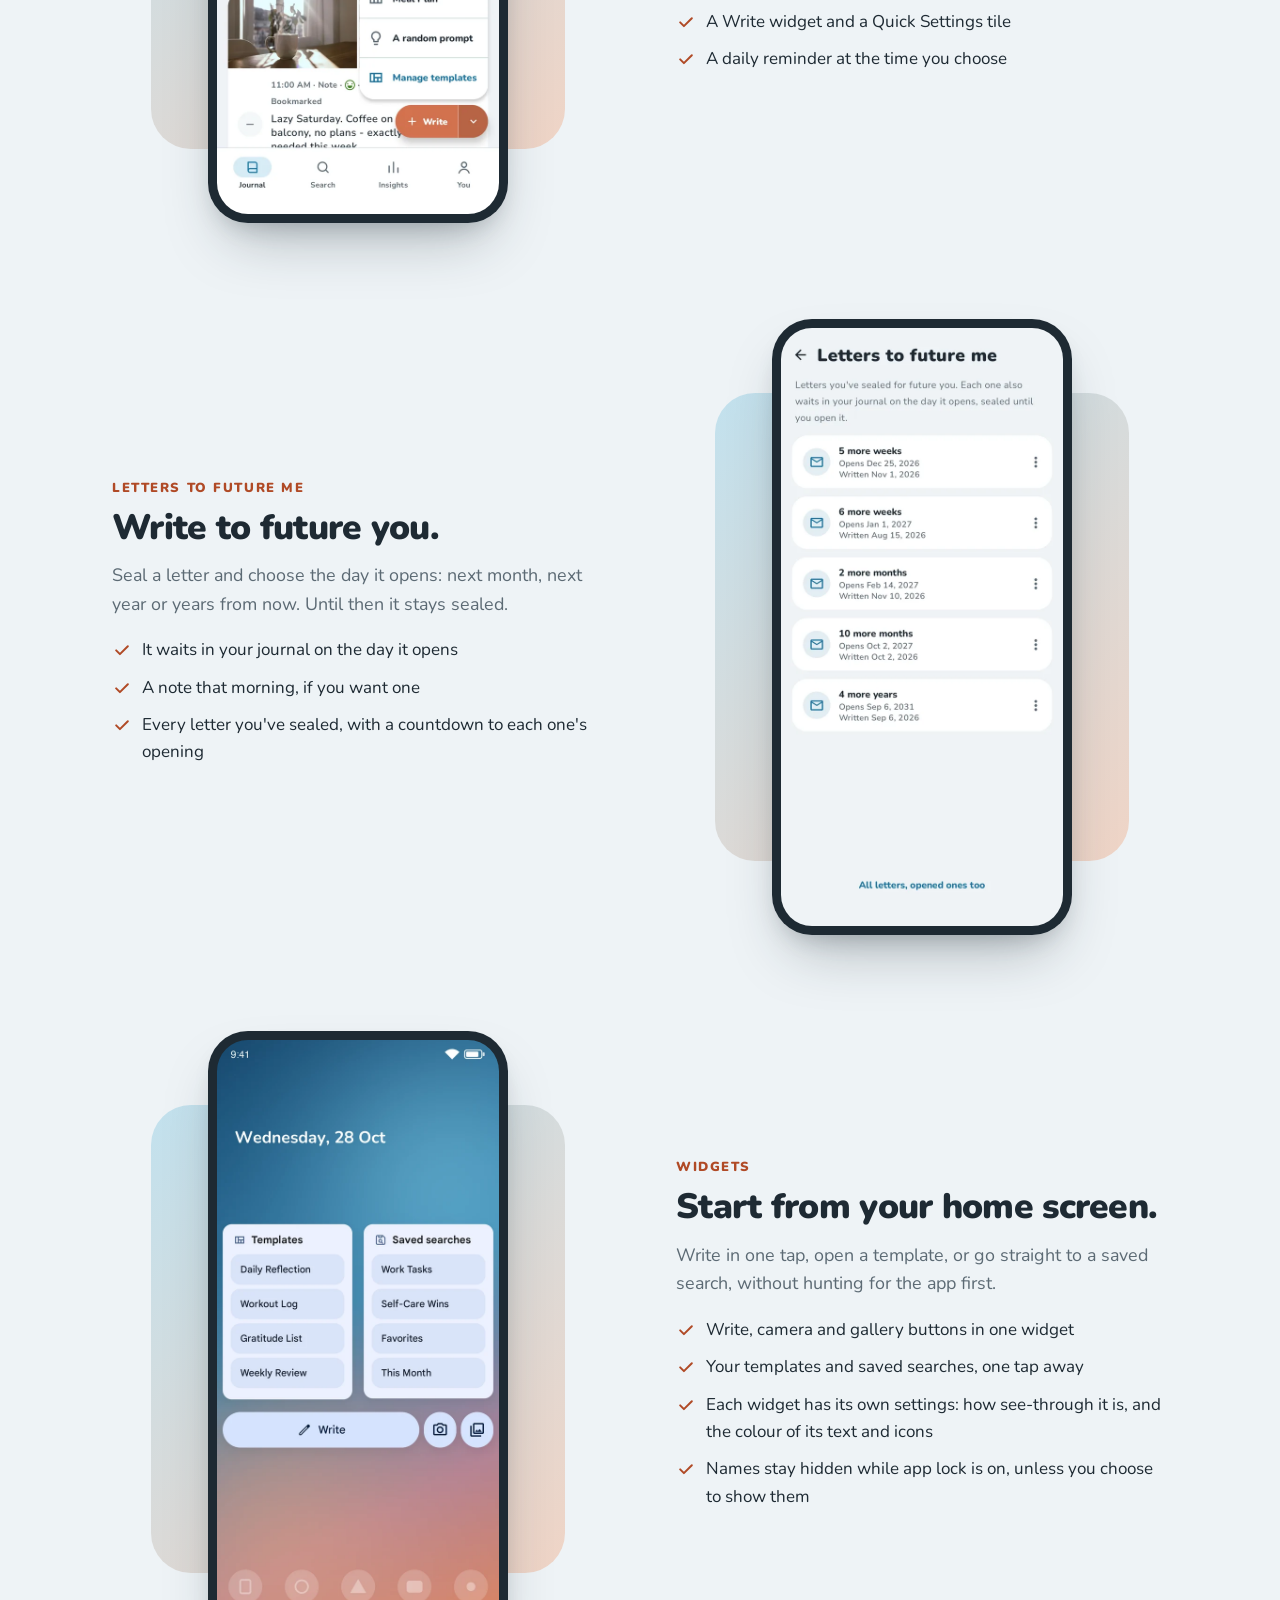
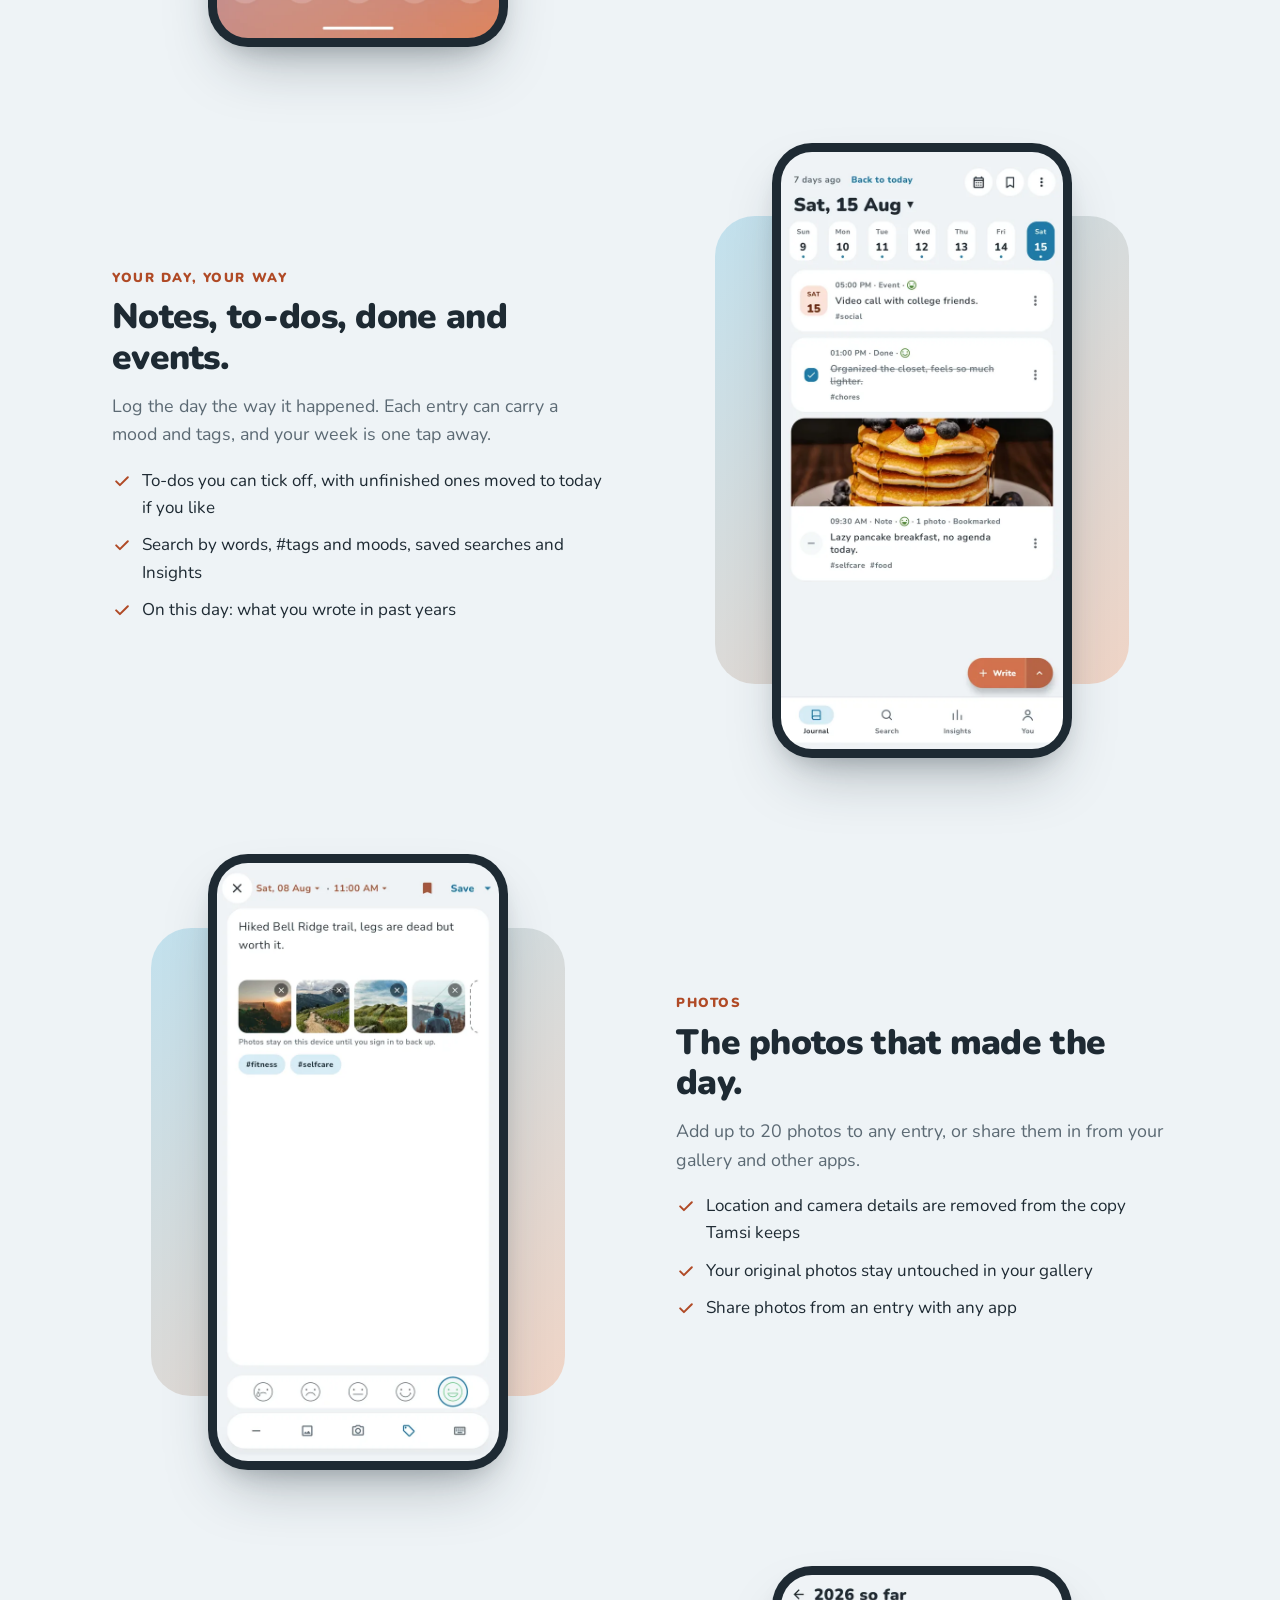
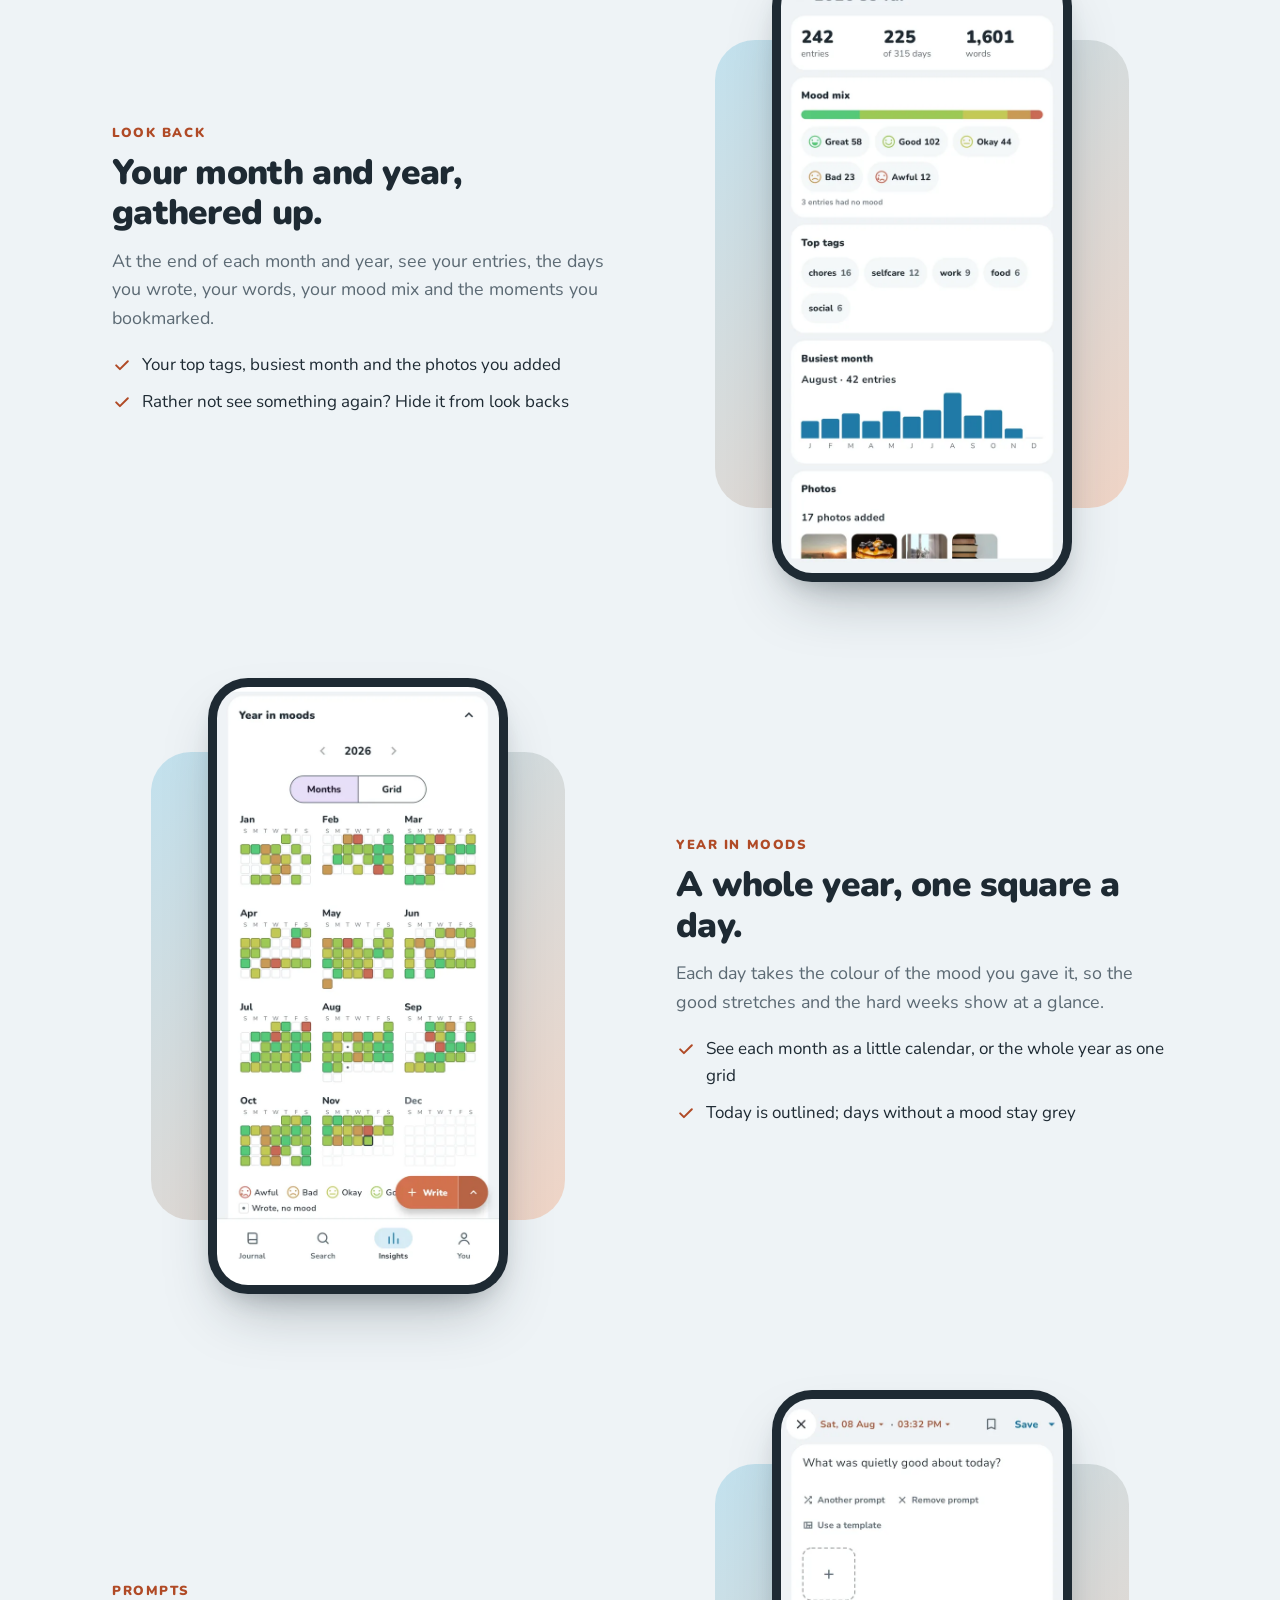
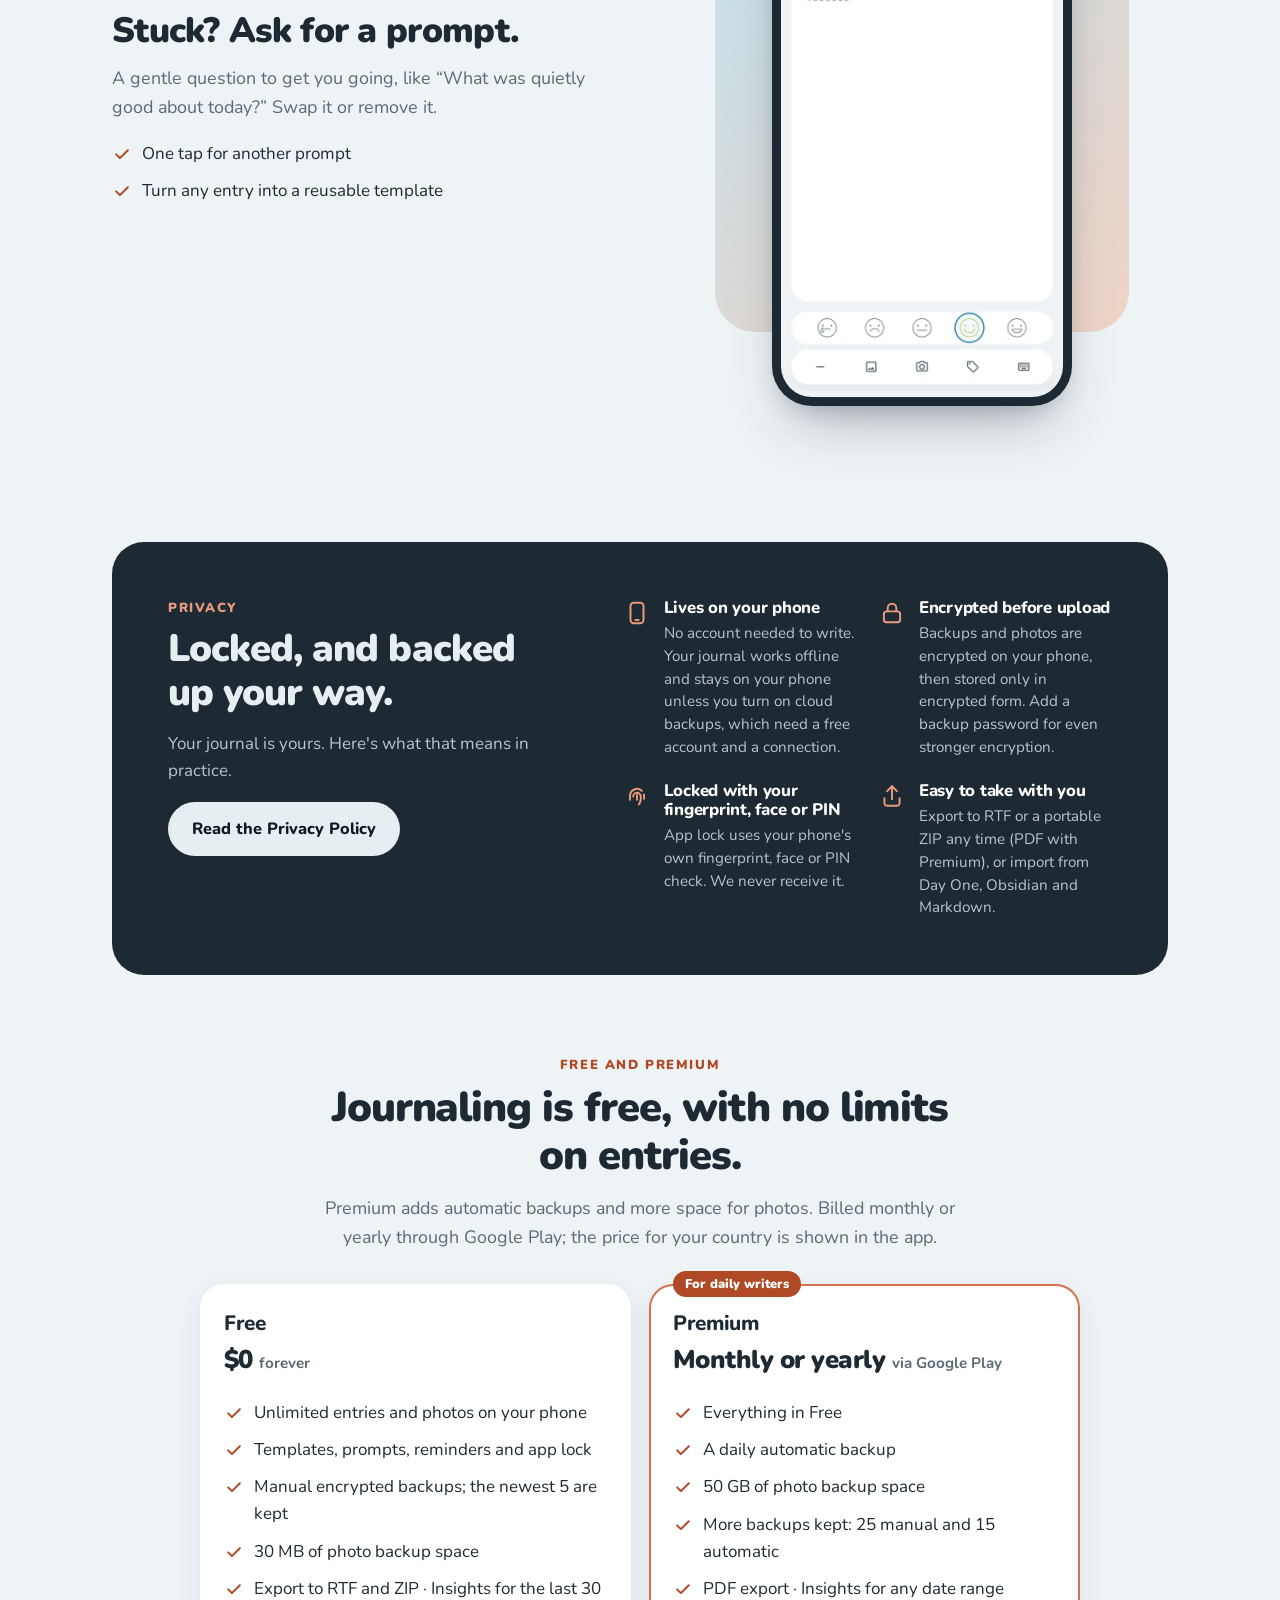
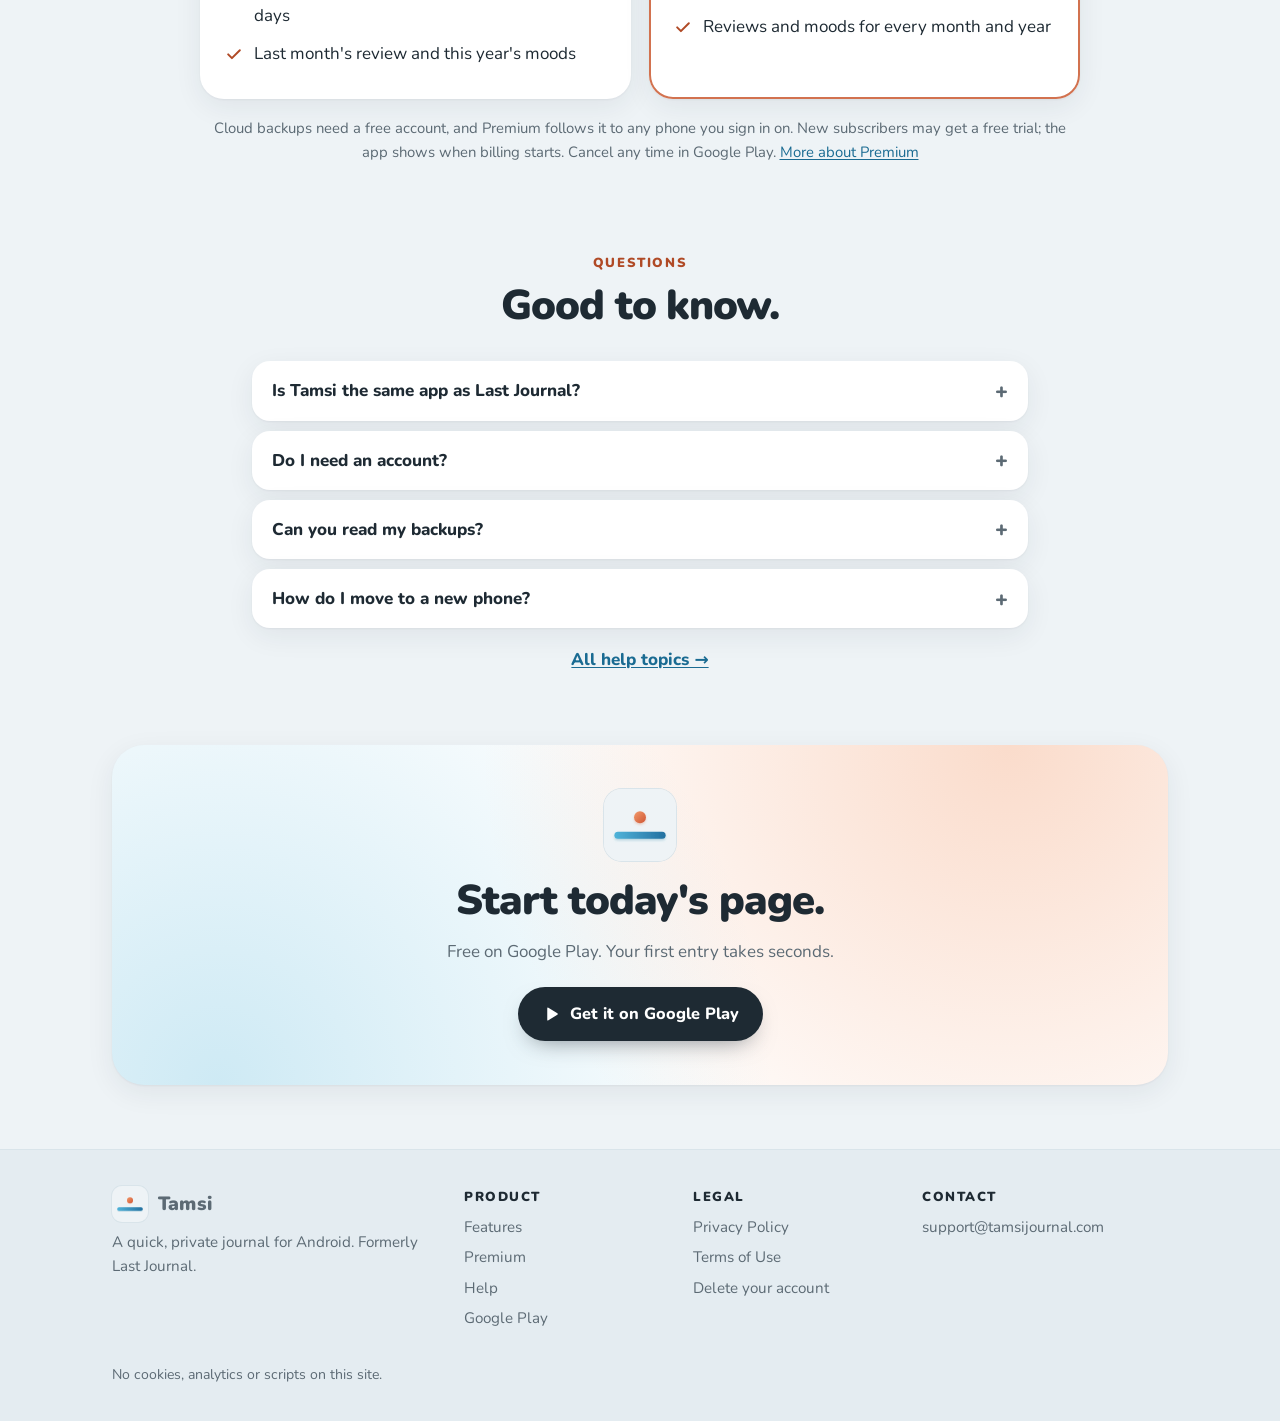
==== commit 86503b1d: "Copy edits: PDF is Premium, accurate free/offline/app-lock claims, grammar, privacy sentiment" ====
--- a/index.html
+++ b/index.html
@@ -53,7 +53,7 @@
 <section class="wrap trust-strip" aria-label="What Tamsi promises">
 <div class="trust-item"><svg viewBox="0 0 24 24" aria-hidden="true" focusable="false" fill="none" stroke="currentColor" stroke-width="1.8" stroke-linecap="round" stroke-linejoin="round"><circle cx="12" cy="12" r="9"/><path d="M5.6 5.6l12.8 12.8"/></svg><h2>No ads</h2><p>Not now, not later. No ad trackers either.</p></div>
 <div class="trust-item"><svg viewBox="0 0 24 24" aria-hidden="true" focusable="false" fill="none" stroke="currentColor" stroke-width="1.8" stroke-linecap="round" stroke-linejoin="round"><rect x="6" y="2.5" width="12" height="19" rx="3"/><path d="M10.5 18.5h3"/></svg><h2>No account needed</h2><p>Your journal lives on your phone and works offline.</p></div>
-<div class="trust-item"><svg viewBox="0 0 24 24" aria-hidden="true" focusable="false" fill="none" stroke="currentColor" stroke-width="1.8" stroke-linecap="round" stroke-linejoin="round"><path d="M2.5 12S6 5.5 12 5.5 21.5 12 21.5 12 18 18.5 12 18.5 2.5 12 2.5 12z"/><circle cx="12" cy="12" r="3"/><path d="M4 20L20 4"/></svg><h2>No AI reading entries</h2><p>Nothing you write is fed to an AI.</p></div>
+<div class="trust-item"><svg viewBox="0 0 24 24" aria-hidden="true" focusable="false" fill="none" stroke="currentColor" stroke-width="1.8" stroke-linecap="round" stroke-linejoin="round"><path d="M2.5 12S6 5.5 12 5.5 21.5 12 21.5 12 18 18.5 12 18.5 2.5 12 2.5 12z"/><circle cx="12" cy="12" r="3"/><path d="M4 20L20 4"/></svg><h2>No AI reads your entries</h2><p>Nothing you write is fed to an AI.</p></div>
 <div class="trust-item"><svg viewBox="0 0 24 24" aria-hidden="true" focusable="false" fill="none" stroke="currentColor" stroke-width="1.8" stroke-linecap="round" stroke-linejoin="round"><rect x="4.5" y="10.5" width="15" height="10" rx="2.5"/><path d="M8 10.5V7.5a4 4 0 0 1 8 0v3"/></svg><h2>Encrypted backups</h2><p>Encrypted on your phone before they're uploaded.</p></div>
 </section>
 
@@ -68,8 +68,8 @@
 <div class="feature-text">
 <p class="eyebrow">Writing</p>
 <h2>One tap to write.</h2>
-<p class="lede">Tap Write and a fresh page is ready with the keyboard up. Or start from a photo, a past memory, a template or a prompt.</p>
-<ul class="checks"><li><svg viewBox="0 0 24 24" aria-hidden="true" focusable="false" fill="none" stroke="currentColor" stroke-width="1.8" stroke-linecap="round" stroke-linejoin="round"><path d="M5 12.5l4.5 4.5L19 7.5"/></svg><span>Past memory: start from an old photo and the entry lands on the day it was taken</span></li><li><svg viewBox="0 0 24 24" aria-hidden="true" focusable="false" fill="none" stroke="currentColor" stroke-width="1.8" stroke-linecap="round" stroke-linejoin="round"><path d="M5 12.5l4.5 4.5L19 7.5"/></svg><span>Templates for the things you log often</span></li><li><svg viewBox="0 0 24 24" aria-hidden="true" focusable="false" fill="none" stroke="currentColor" stroke-width="1.8" stroke-linecap="round" stroke-linejoin="round"><path d="M5 12.5l4.5 4.5L19 7.5"/></svg><span>A Write widget and a Quick Settings tile</span></li><li><svg viewBox="0 0 24 24" aria-hidden="true" focusable="false" fill="none" stroke="currentColor" stroke-width="1.8" stroke-linecap="round" stroke-linejoin="round"><path d="M5 12.5l4.5 4.5L19 7.5"/></svg><span>Daily reminder at the time you choose</span></li></ul>
+<p class="lede">Tap Write and a fresh page is ready with the keyboard open. Or start from a photo, a past memory, a template or a prompt.</p>
+<ul class="checks"><li><svg viewBox="0 0 24 24" aria-hidden="true" focusable="false" fill="none" stroke="currentColor" stroke-width="1.8" stroke-linecap="round" stroke-linejoin="round"><path d="M5 12.5l4.5 4.5L19 7.5"/></svg><span>Past memory: start from an old photo and the entry lands on the day it was taken</span></li><li><svg viewBox="0 0 24 24" aria-hidden="true" focusable="false" fill="none" stroke="currentColor" stroke-width="1.8" stroke-linecap="round" stroke-linejoin="round"><path d="M5 12.5l4.5 4.5L19 7.5"/></svg><span>Templates for the things you log often</span></li><li><svg viewBox="0 0 24 24" aria-hidden="true" focusable="false" fill="none" stroke="currentColor" stroke-width="1.8" stroke-linecap="round" stroke-linejoin="round"><path d="M5 12.5l4.5 4.5L19 7.5"/></svg><span>A Write widget and a Quick Settings tile</span></li><li><svg viewBox="0 0 24 24" aria-hidden="true" focusable="false" fill="none" stroke="currentColor" stroke-width="1.8" stroke-linecap="round" stroke-linejoin="round"><path d="M5 12.5l4.5 4.5L19 7.5"/></svg><span>A daily reminder at the time you choose</span></li></ul>
 </div>
 </section>
 <section class="feature feature-flip">
@@ -78,7 +78,7 @@
 <p class="eyebrow">Letters to future me</p>
 <h2>Write to future you.</h2>
 <p class="lede">Seal a letter and choose the day it opens: next month, next year or years from now. Until then it stays sealed.</p>
-<ul class="checks"><li><svg viewBox="0 0 24 24" aria-hidden="true" focusable="false" fill="none" stroke="currentColor" stroke-width="1.8" stroke-linecap="round" stroke-linejoin="round"><path d="M5 12.5l4.5 4.5L19 7.5"/></svg><span>It waits in your journal on the day it opens</span></li><li><svg viewBox="0 0 24 24" aria-hidden="true" focusable="false" fill="none" stroke="currentColor" stroke-width="1.8" stroke-linecap="round" stroke-linejoin="round"><path d="M5 12.5l4.5 4.5L19 7.5"/></svg><span>A note that morning, if you want one</span></li><li><svg viewBox="0 0 24 24" aria-hidden="true" focusable="false" fill="none" stroke="currentColor" stroke-width="1.8" stroke-linecap="round" stroke-linejoin="round"><path d="M5 12.5l4.5 4.5L19 7.5"/></svg><span>Every letter you've sealed, with how long until each one opens</span></li></ul>
+<ul class="checks"><li><svg viewBox="0 0 24 24" aria-hidden="true" focusable="false" fill="none" stroke="currentColor" stroke-width="1.8" stroke-linecap="round" stroke-linejoin="round"><path d="M5 12.5l4.5 4.5L19 7.5"/></svg><span>It waits in your journal on the day it opens</span></li><li><svg viewBox="0 0 24 24" aria-hidden="true" focusable="false" fill="none" stroke="currentColor" stroke-width="1.8" stroke-linecap="round" stroke-linejoin="round"><path d="M5 12.5l4.5 4.5L19 7.5"/></svg><span>A note that morning, if you want one</span></li><li><svg viewBox="0 0 24 24" aria-hidden="true" focusable="false" fill="none" stroke="currentColor" stroke-width="1.8" stroke-linecap="round" stroke-linejoin="round"><path d="M5 12.5l4.5 4.5L19 7.5"/></svg><span>Every letter you've sealed, with a countdown to each one's opening</span></li></ul>
 </div>
 </section>
 <section class="feature">
@@ -105,7 +105,7 @@
 <p class="eyebrow">Photos</p>
 <h2>The photos that made the day.</h2>
 <p class="lede">Add up to 20 photos to any entry, or share them in from your gallery and other apps.</p>
-<ul class="checks"><li><svg viewBox="0 0 24 24" aria-hidden="true" focusable="false" fill="none" stroke="currentColor" stroke-width="1.8" stroke-linecap="round" stroke-linejoin="round"><path d="M5 12.5l4.5 4.5L19 7.5"/></svg><span>Location and camera details are removed from the copy Tamsi keeps</span></li><li><svg viewBox="0 0 24 24" aria-hidden="true" focusable="false" fill="none" stroke="currentColor" stroke-width="1.8" stroke-linecap="round" stroke-linejoin="round"><path d="M5 12.5l4.5 4.5L19 7.5"/></svg><span>Your original photos stay untouched in your gallery</span></li><li><svg viewBox="0 0 24 24" aria-hidden="true" focusable="false" fill="none" stroke="currentColor" stroke-width="1.8" stroke-linecap="round" stroke-linejoin="round"><path d="M5 12.5l4.5 4.5L19 7.5"/></svg><span>Share photos from an entry to any app</span></li></ul>
+<ul class="checks"><li><svg viewBox="0 0 24 24" aria-hidden="true" focusable="false" fill="none" stroke="currentColor" stroke-width="1.8" stroke-linecap="round" stroke-linejoin="round"><path d="M5 12.5l4.5 4.5L19 7.5"/></svg><span>Location and camera details are removed from the copy Tamsi keeps</span></li><li><svg viewBox="0 0 24 24" aria-hidden="true" focusable="false" fill="none" stroke="currentColor" stroke-width="1.8" stroke-linecap="round" stroke-linejoin="round"><path d="M5 12.5l4.5 4.5L19 7.5"/></svg><span>Your original photos stay untouched in your gallery</span></li><li><svg viewBox="0 0 24 24" aria-hidden="true" focusable="false" fill="none" stroke="currentColor" stroke-width="1.8" stroke-linecap="round" stroke-linejoin="round"><path d="M5 12.5l4.5 4.5L19 7.5"/></svg><span>Share photos from an entry with any app</span></li></ul>
 </div>
 </section>
 <section class="feature feature-flip">
@@ -146,14 +146,14 @@
 <a class="button button-light" href="privacy.html">Read the Privacy Policy</a>
 </div>
 <ul class="privacy-points">
-<li><svg viewBox="0 0 24 24" aria-hidden="true" focusable="false" fill="none" stroke="currentColor" stroke-width="1.8" stroke-linecap="round" stroke-linejoin="round"><rect x="6" y="2.5" width="12" height="19" rx="3"/><path d="M10.5 18.5h3"/></svg><div><h3>Lives on your phone</h3><p>No account needed. Everything works offline, and your entries
-stay on your phone unless you turn on backups.</p></div></li>
+<li><svg viewBox="0 0 24 24" aria-hidden="true" focusable="false" fill="none" stroke="currentColor" stroke-width="1.8" stroke-linecap="round" stroke-linejoin="round"><rect x="6" y="2.5" width="12" height="19" rx="3"/><path d="M10.5 18.5h3"/></svg><div><h3>Lives on your phone</h3><p>No account needed to write. Your journal works offline and stays on your
+phone unless you turn on cloud backups, which need a free account and a connection.</p></div></li>
 <li><svg viewBox="0 0 24 24" aria-hidden="true" focusable="false" fill="none" stroke="currentColor" stroke-width="1.8" stroke-linecap="round" stroke-linejoin="round"><rect x="4.5" y="10.5" width="15" height="10" rx="2.5"/><path d="M8 10.5V7.5a4 4 0 0 1 8 0v3"/></svg><div><h3>Encrypted before upload</h3><p>Backups and photos are encrypted on your phone, then stored only in
 encrypted form. Add a backup password for even stronger encryption.</p></div></li>
-<li><svg viewBox="0 0 24 24" aria-hidden="true" focusable="false" fill="none" stroke="currentColor" stroke-width="1.8" stroke-linecap="round" stroke-linejoin="round"><path d="M12 11v4.5"/><path d="M8.5 12.5a3.5 3.5 0 0 1 7 0v2c0 2-.6 3.8-1.7 5.3"/><path d="M5.5 15.5V12a6.5 6.5 0 0 1 11-4.7"/><path d="M18.4 10.5c.1.5.1 1 .1 1.5v2.5"/></svg><div><h3>Locked with your fingerprint</h3><p>App lock uses your phone's own fingerprint, face or PIN
+<li><svg viewBox="0 0 24 24" aria-hidden="true" focusable="false" fill="none" stroke="currentColor" stroke-width="1.8" stroke-linecap="round" stroke-linejoin="round"><path d="M12 11v4.5"/><path d="M8.5 12.5a3.5 3.5 0 0 1 7 0v2c0 2-.6 3.8-1.7 5.3"/><path d="M5.5 15.5V12a6.5 6.5 0 0 1 11-4.7"/><path d="M18.4 10.5c.1.5.1 1 .1 1.5v2.5"/></svg><div><h3>Locked with your fingerprint, face or PIN</h3><p>App lock uses your phone's own fingerprint, face or PIN
 check. We never receive it.</p></div></li>
-<li><svg viewBox="0 0 24 24" aria-hidden="true" focusable="false" fill="none" stroke="currentColor" stroke-width="1.8" stroke-linecap="round" stroke-linejoin="round"><path d="M12 3v12"/><path d="M7.5 7.5L12 3l4.5 4.5"/><path d="M5 14v4.5A2.5 2.5 0 0 0 7.5 21h9a2.5 2.5 0 0 0 2.5-2.5V14"/></svg><div><h3>Easy to take with you</h3><p>Export to RTF, PDF or a portable ZIP any time, or import from Day
-One, Obsidian and Markdown.</p></div></li>
+<li><svg viewBox="0 0 24 24" aria-hidden="true" focusable="false" fill="none" stroke="currentColor" stroke-width="1.8" stroke-linecap="round" stroke-linejoin="round"><path d="M12 3v12"/><path d="M7.5 7.5L12 3l4.5 4.5"/><path d="M5 14v4.5A2.5 2.5 0 0 0 7.5 21h9a2.5 2.5 0 0 0 2.5-2.5V14"/></svg><div><h3>Easy to take with you</h3><p>Export to RTF or a portable ZIP any time (PDF with Premium), or
+import from Day One, Obsidian and Markdown.</p></div></li>
 </ul>
 </div>
 </section>
@@ -161,7 +161,7 @@
 <section class="wrap pricing" id="premium">
 <header class="section-head">
 <p class="eyebrow">Free and Premium</p>
-<h2>Everything you need is free.</h2>
+<h2>Journaling is free, with no limits on entries.</h2>
 <p class="lede">Premium adds automatic backups and more space for photos. Billed monthly or yearly through Google
 Play; the price for your country is shown in the app.</p>
 </header>
@@ -169,7 +169,7 @@
 <article class="plan">
 <h3>Free</h3>
 <p class="plan-price">$0 <span>forever</span></p>
-<ul class="checks"><li><svg viewBox="0 0 24 24" aria-hidden="true" focusable="false" fill="none" stroke="currentColor" stroke-width="1.8" stroke-linecap="round" stroke-linejoin="round"><path d="M5 12.5l4.5 4.5L19 7.5"/></svg><span>Unlimited entries and photos on your phone</span></li><li><svg viewBox="0 0 24 24" aria-hidden="true" focusable="false" fill="none" stroke="currentColor" stroke-width="1.8" stroke-linecap="round" stroke-linejoin="round"><path d="M5 12.5l4.5 4.5L19 7.5"/></svg><span>Templates, prompts, reminders and app lock</span></li><li><svg viewBox="0 0 24 24" aria-hidden="true" focusable="false" fill="none" stroke="currentColor" stroke-width="1.8" stroke-linecap="round" stroke-linejoin="round"><path d="M5 12.5l4.5 4.5L19 7.5"/></svg><span>Manual encrypted backups, newest 5 kept</span></li><li><svg viewBox="0 0 24 24" aria-hidden="true" focusable="false" fill="none" stroke="currentColor" stroke-width="1.8" stroke-linecap="round" stroke-linejoin="round"><path d="M5 12.5l4.5 4.5L19 7.5"/></svg><span>30 MB of photo backup space</span></li><li><svg viewBox="0 0 24 24" aria-hidden="true" focusable="false" fill="none" stroke="currentColor" stroke-width="1.8" stroke-linecap="round" stroke-linejoin="round"><path d="M5 12.5l4.5 4.5L19 7.5"/></svg><span>Export to RTF and ZIP · Insights for the last 30 days</span></li><li><svg viewBox="0 0 24 24" aria-hidden="true" focusable="false" fill="none" stroke="currentColor" stroke-width="1.8" stroke-linecap="round" stroke-linejoin="round"><path d="M5 12.5l4.5 4.5L19 7.5"/></svg><span>Last month's review and this year's moods</span></li></ul>
+<ul class="checks"><li><svg viewBox="0 0 24 24" aria-hidden="true" focusable="false" fill="none" stroke="currentColor" stroke-width="1.8" stroke-linecap="round" stroke-linejoin="round"><path d="M5 12.5l4.5 4.5L19 7.5"/></svg><span>Unlimited entries and photos on your phone</span></li><li><svg viewBox="0 0 24 24" aria-hidden="true" focusable="false" fill="none" stroke="currentColor" stroke-width="1.8" stroke-linecap="round" stroke-linejoin="round"><path d="M5 12.5l4.5 4.5L19 7.5"/></svg><span>Templates, prompts, reminders and app lock</span></li><li><svg viewBox="0 0 24 24" aria-hidden="true" focusable="false" fill="none" stroke="currentColor" stroke-width="1.8" stroke-linecap="round" stroke-linejoin="round"><path d="M5 12.5l4.5 4.5L19 7.5"/></svg><span>Manual encrypted backups; the newest 5 are kept</span></li><li><svg viewBox="0 0 24 24" aria-hidden="true" focusable="false" fill="none" stroke="currentColor" stroke-width="1.8" stroke-linecap="round" stroke-linejoin="round"><path d="M5 12.5l4.5 4.5L19 7.5"/></svg><span>30 MB of photo backup space</span></li><li><svg viewBox="0 0 24 24" aria-hidden="true" focusable="false" fill="none" stroke="currentColor" stroke-width="1.8" stroke-linecap="round" stroke-linejoin="round"><path d="M5 12.5l4.5 4.5L19 7.5"/></svg><span>Export to RTF and ZIP · Insights for the last 30 days</span></li><li><svg viewBox="0 0 24 24" aria-hidden="true" focusable="false" fill="none" stroke="currentColor" stroke-width="1.8" stroke-linecap="round" stroke-linejoin="round"><path d="M5 12.5l4.5 4.5L19 7.5"/></svg><span>Last month's review and this year's moods</span></li></ul>
 </article>
 <article class="plan plan-premium">
 <p class="plan-badge">For daily writers</p>
@@ -178,7 +178,7 @@
 <ul class="checks"><li><svg viewBox="0 0 24 24" aria-hidden="true" focusable="false" fill="none" stroke="currentColor" stroke-width="1.8" stroke-linecap="round" stroke-linejoin="round"><path d="M5 12.5l4.5 4.5L19 7.5"/></svg><span>Everything in Free</span></li><li><svg viewBox="0 0 24 24" aria-hidden="true" focusable="false" fill="none" stroke="currentColor" stroke-width="1.8" stroke-linecap="round" stroke-linejoin="round"><path d="M5 12.5l4.5 4.5L19 7.5"/></svg><span>A daily automatic backup</span></li><li><svg viewBox="0 0 24 24" aria-hidden="true" focusable="false" fill="none" stroke="currentColor" stroke-width="1.8" stroke-linecap="round" stroke-linejoin="round"><path d="M5 12.5l4.5 4.5L19 7.5"/></svg><span>50 GB of photo backup space</span></li><li><svg viewBox="0 0 24 24" aria-hidden="true" focusable="false" fill="none" stroke="currentColor" stroke-width="1.8" stroke-linecap="round" stroke-linejoin="round"><path d="M5 12.5l4.5 4.5L19 7.5"/></svg><span>More backups kept: 25 manual and 15 automatic</span></li><li><svg viewBox="0 0 24 24" aria-hidden="true" focusable="false" fill="none" stroke="currentColor" stroke-width="1.8" stroke-linecap="round" stroke-linejoin="round"><path d="M5 12.5l4.5 4.5L19 7.5"/></svg><span>PDF export · Insights for any date range</span></li><li><svg viewBox="0 0 24 24" aria-hidden="true" focusable="false" fill="none" stroke="currentColor" stroke-width="1.8" stroke-linecap="round" stroke-linejoin="round"><path d="M5 12.5l4.5 4.5L19 7.5"/></svg><span>Reviews and moods for every month and year</span></li></ul>
 </article>
 </div>
-<p class="fine">Cloud backup needs a free account, and Premium follows it to any phone you sign in on. New subscribers may get a free trial; the app shows when billing
+<p class="fine">Cloud backups need a free account, and Premium follows it to any phone you sign in on. New subscribers may get a free trial; the app shows when billing
 starts. Cancel any time in Google Play. <a href="faq.html#premium">More about Premium</a></p>
 </section>
 
@@ -193,7 +193,7 @@
 <details><summary>Do I need an account?</summary><div class="answer"><p>No. Tamsi works fully without one. An
 account is only for encrypted cloud backups, and you can add it any time.</p></div></details>
 <details><summary>Can you read my backups?</summary><div class="answer"><p>Backups are encrypted on your phone
-before upload and stored only in encrypted form, and we don't look at their contents. For even stronger
+before upload and stored only in encrypted form. We take your privacy seriously and never look at what's inside. For even stronger
 encryption, add a backup password. <a href="faq.html#encryption">How encryption works</a></p></div></details>
 <details><summary>How do I move to a new phone?</summary><div class="answer"><p>Back up on the old phone, sign in
 the same way on the new one, and restore. <a href="faq.html#new-phone">Step by step</a></p></div></details>
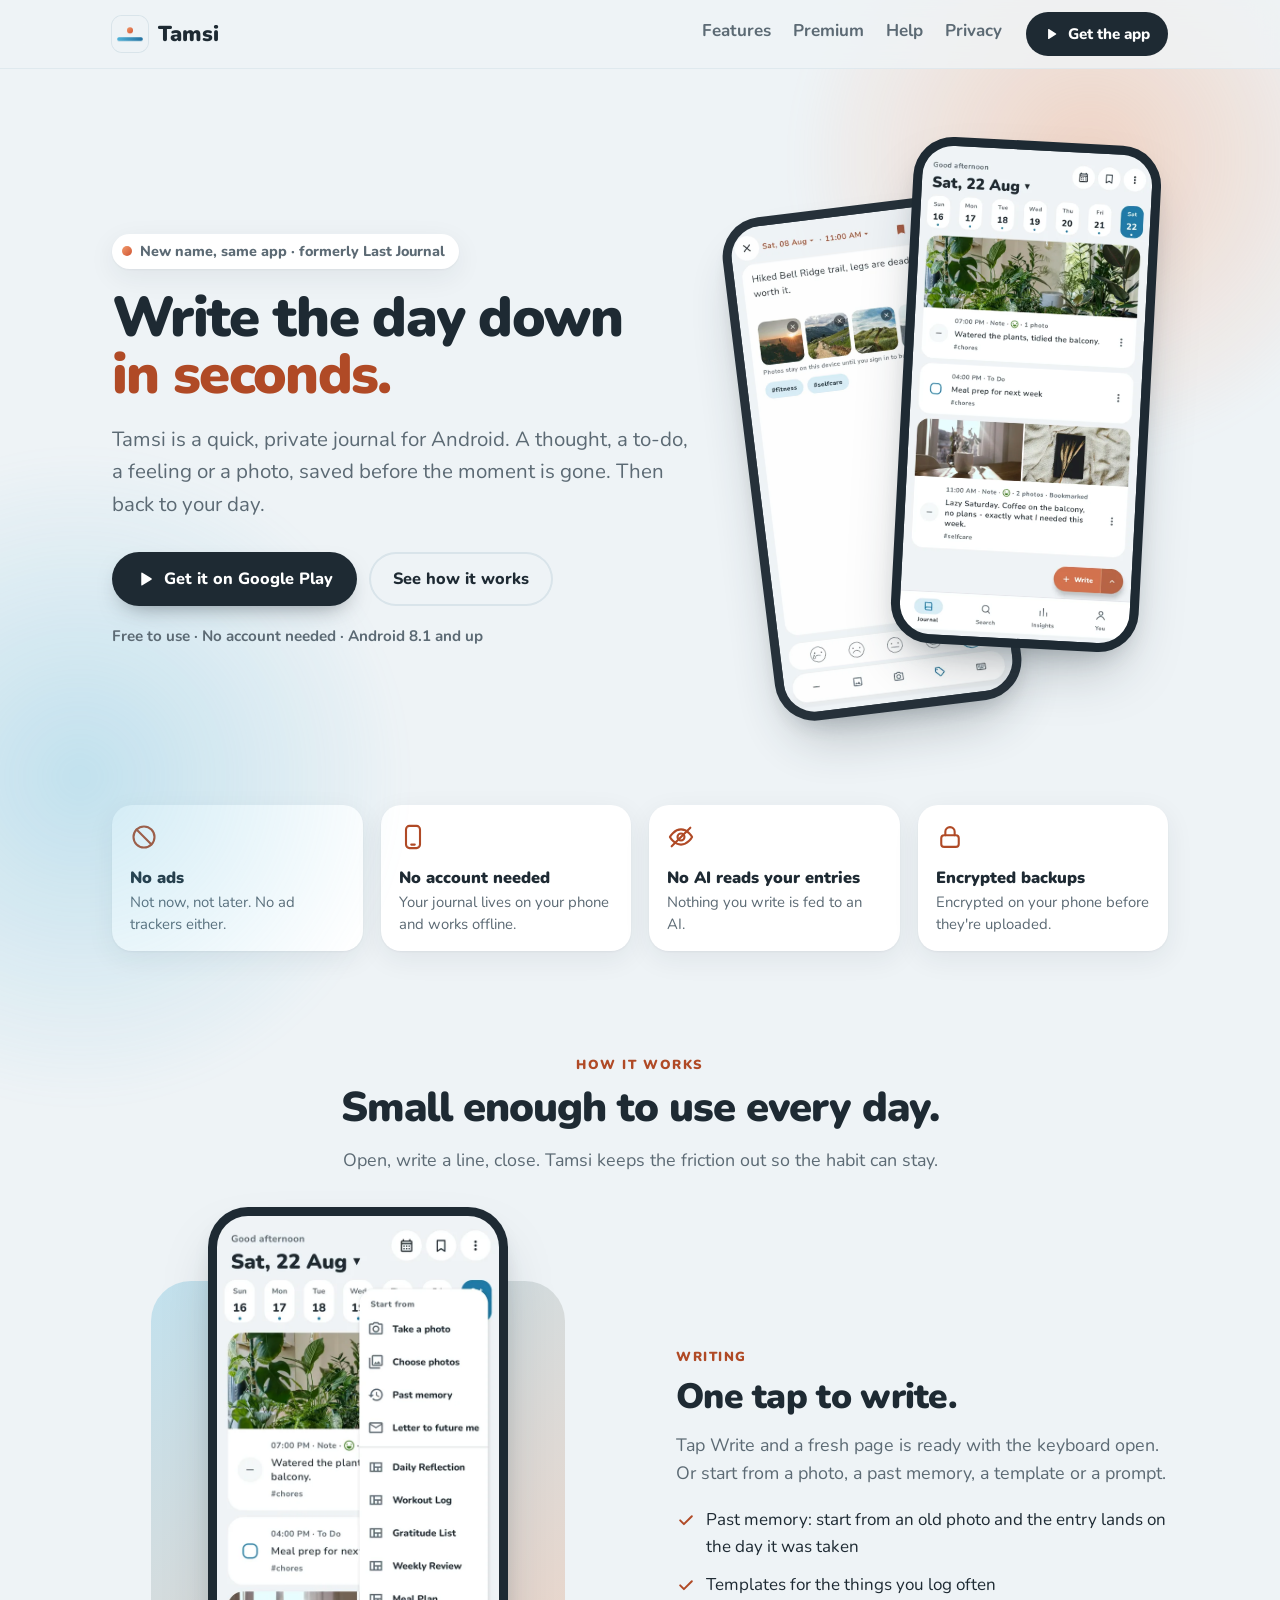
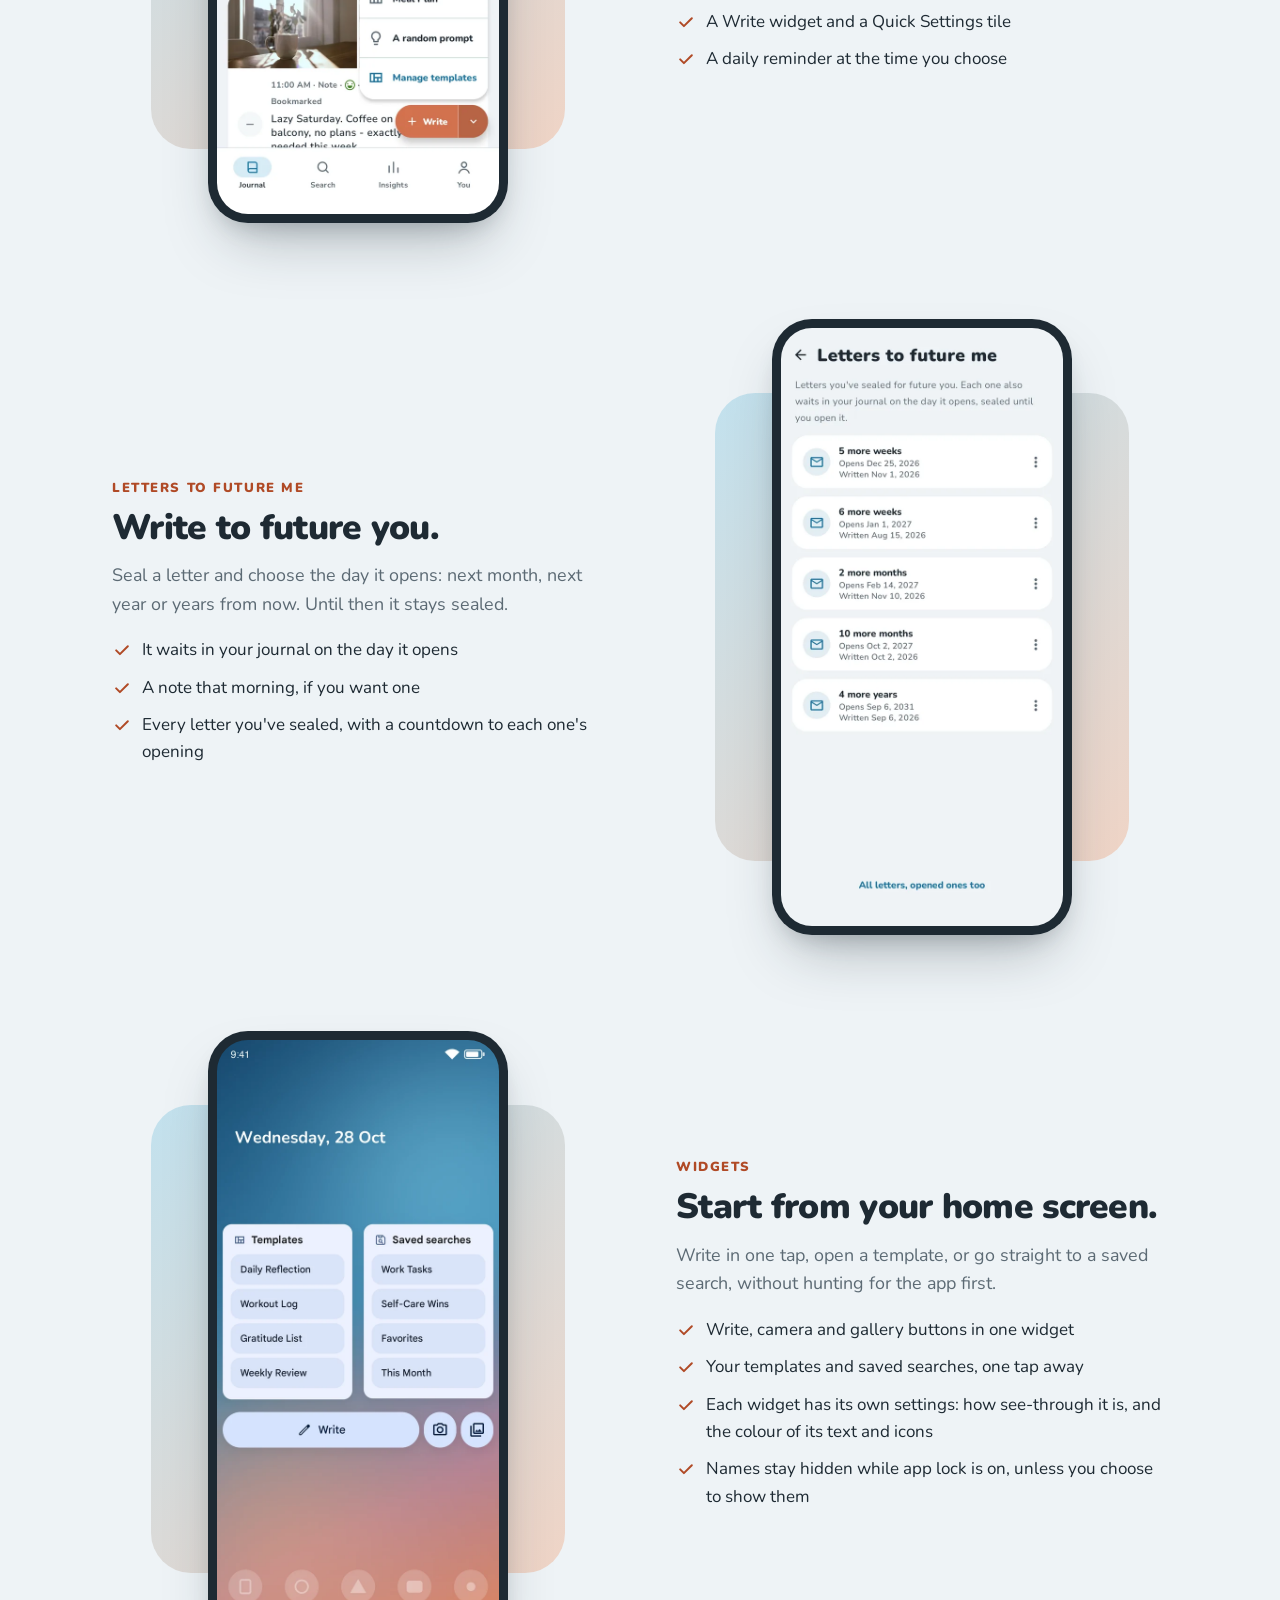
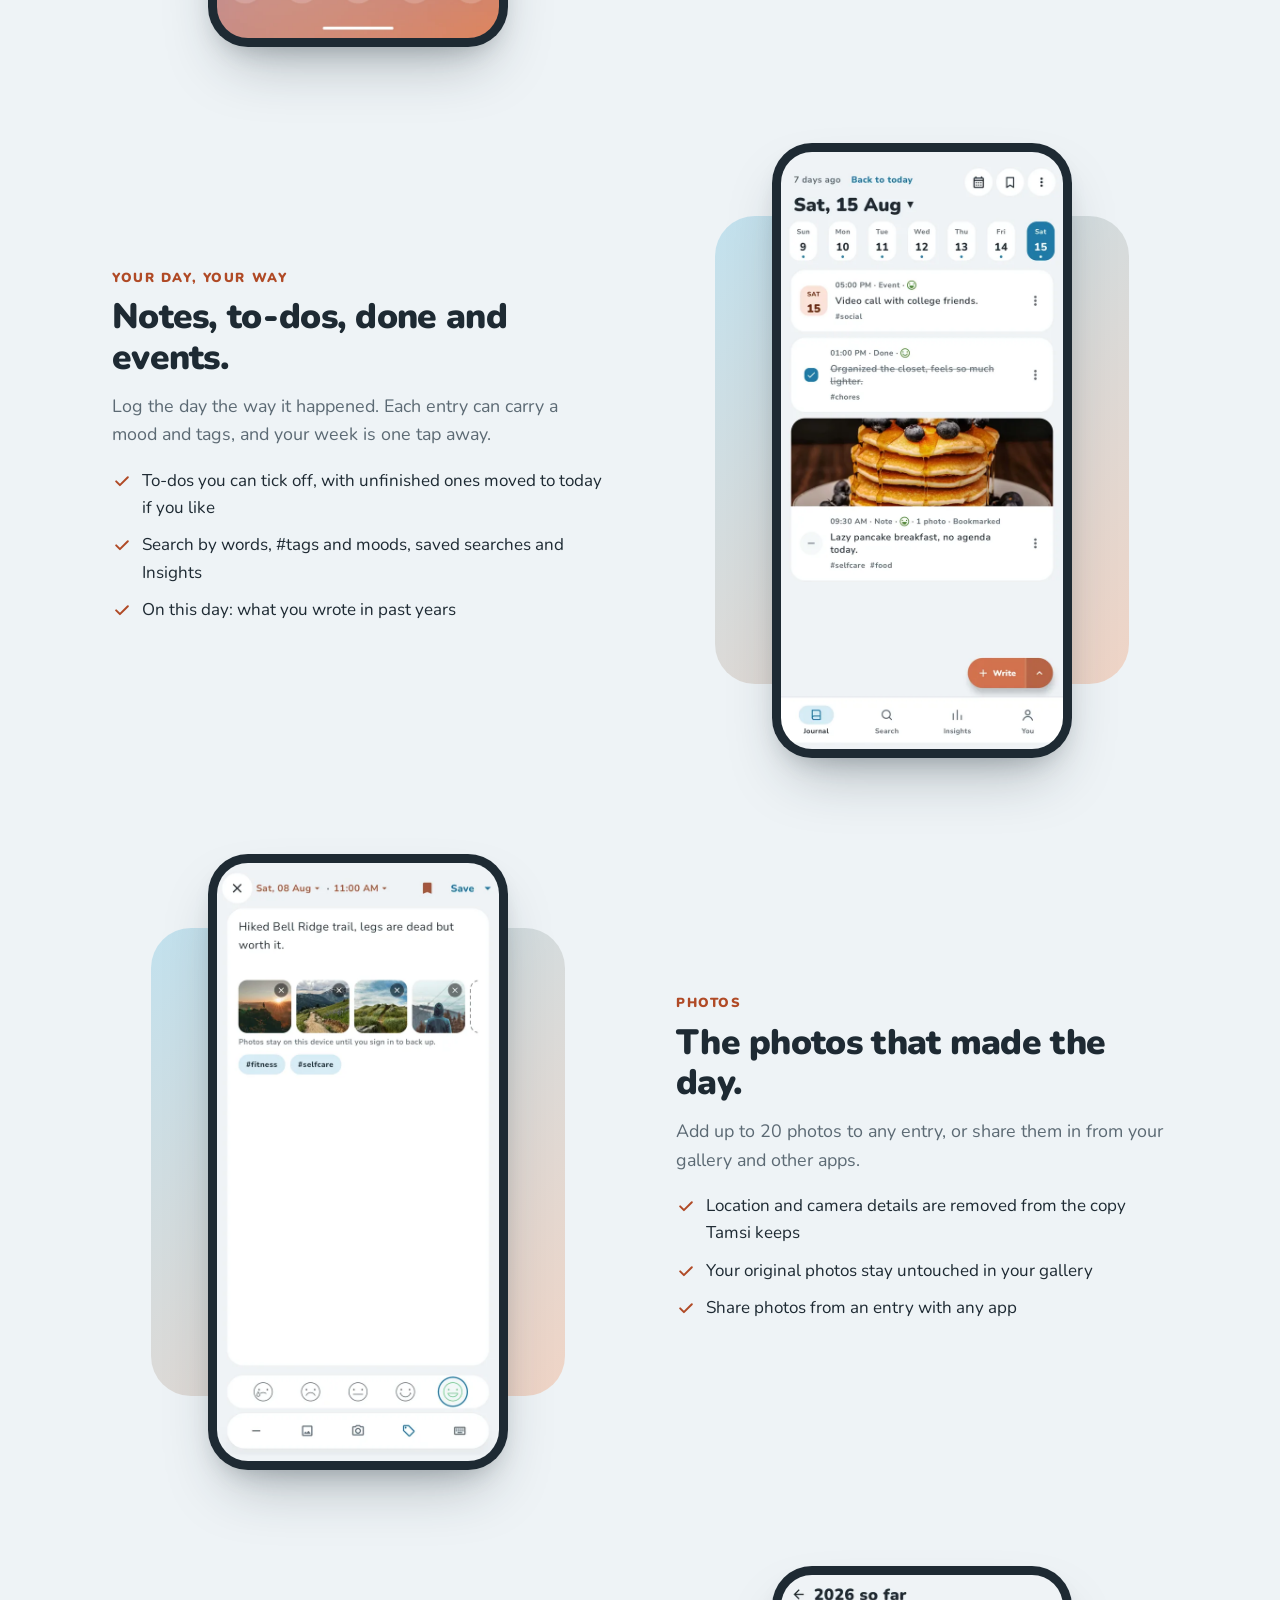
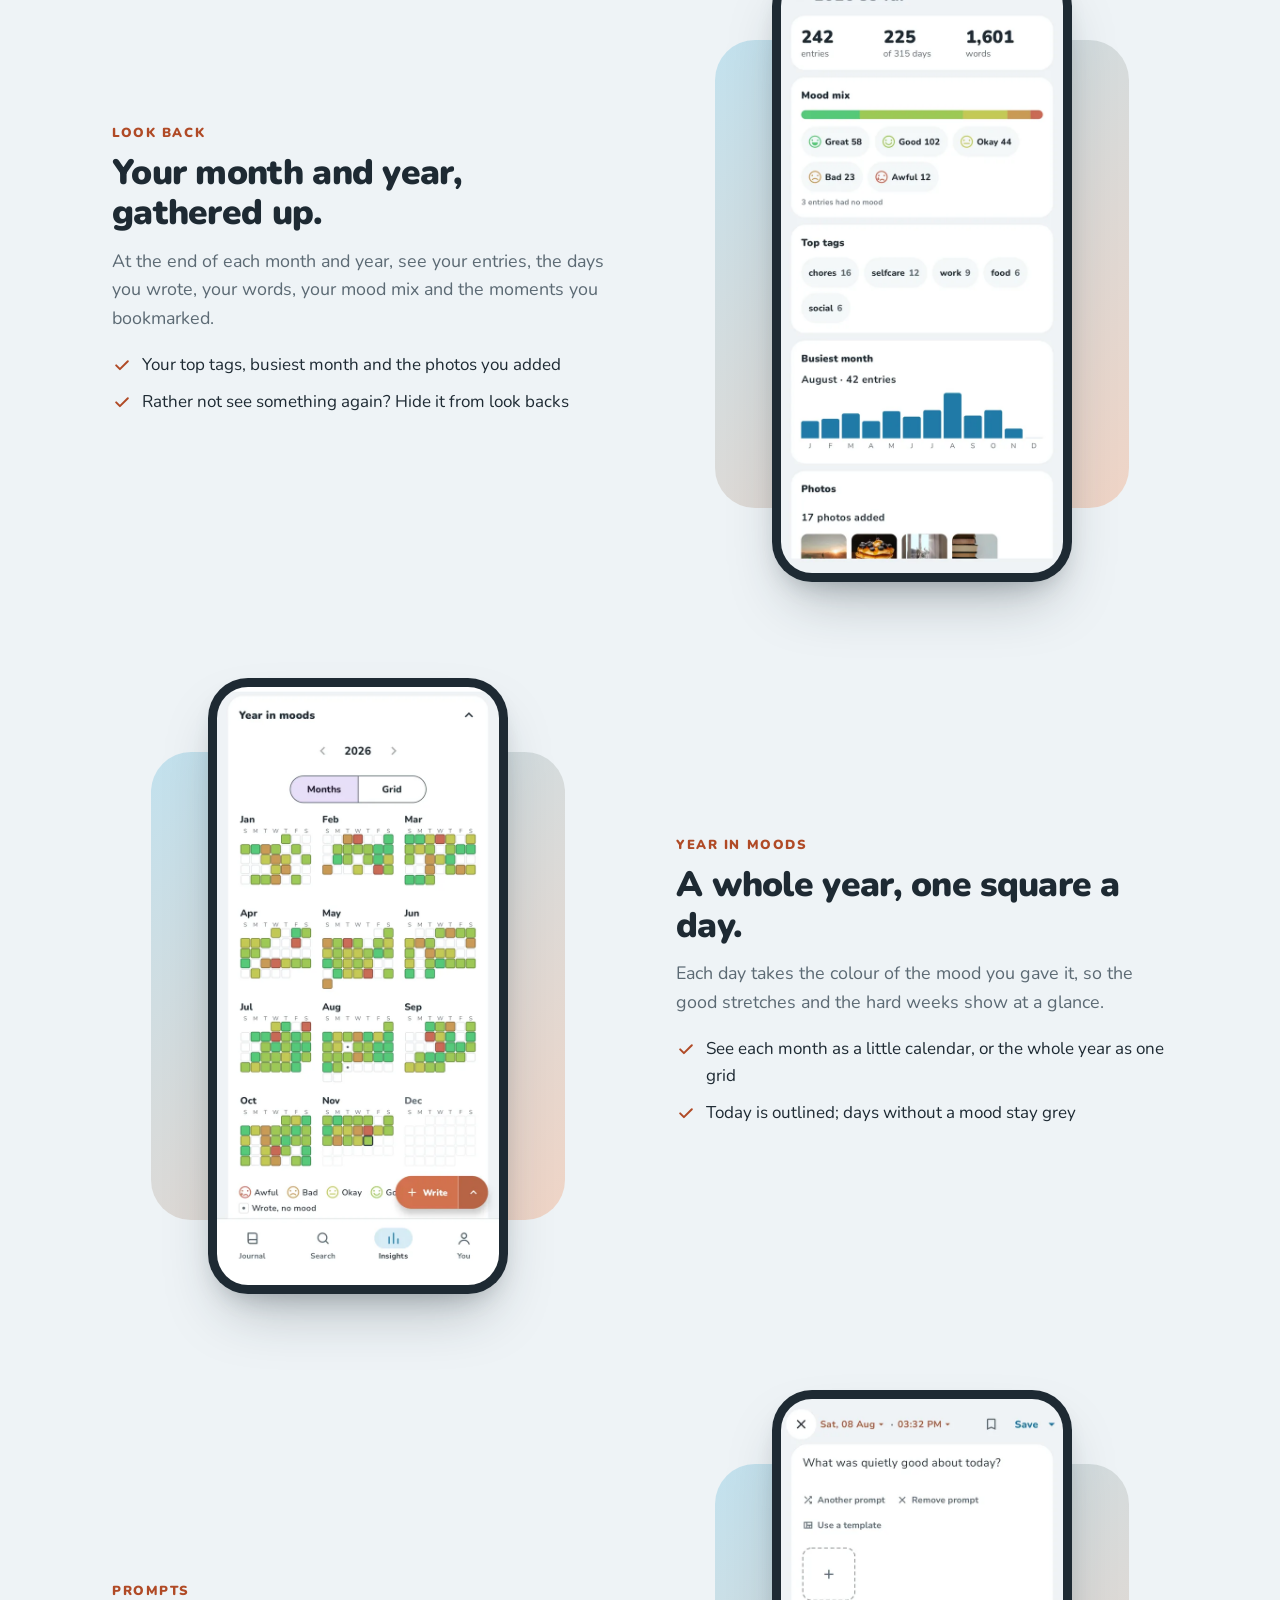
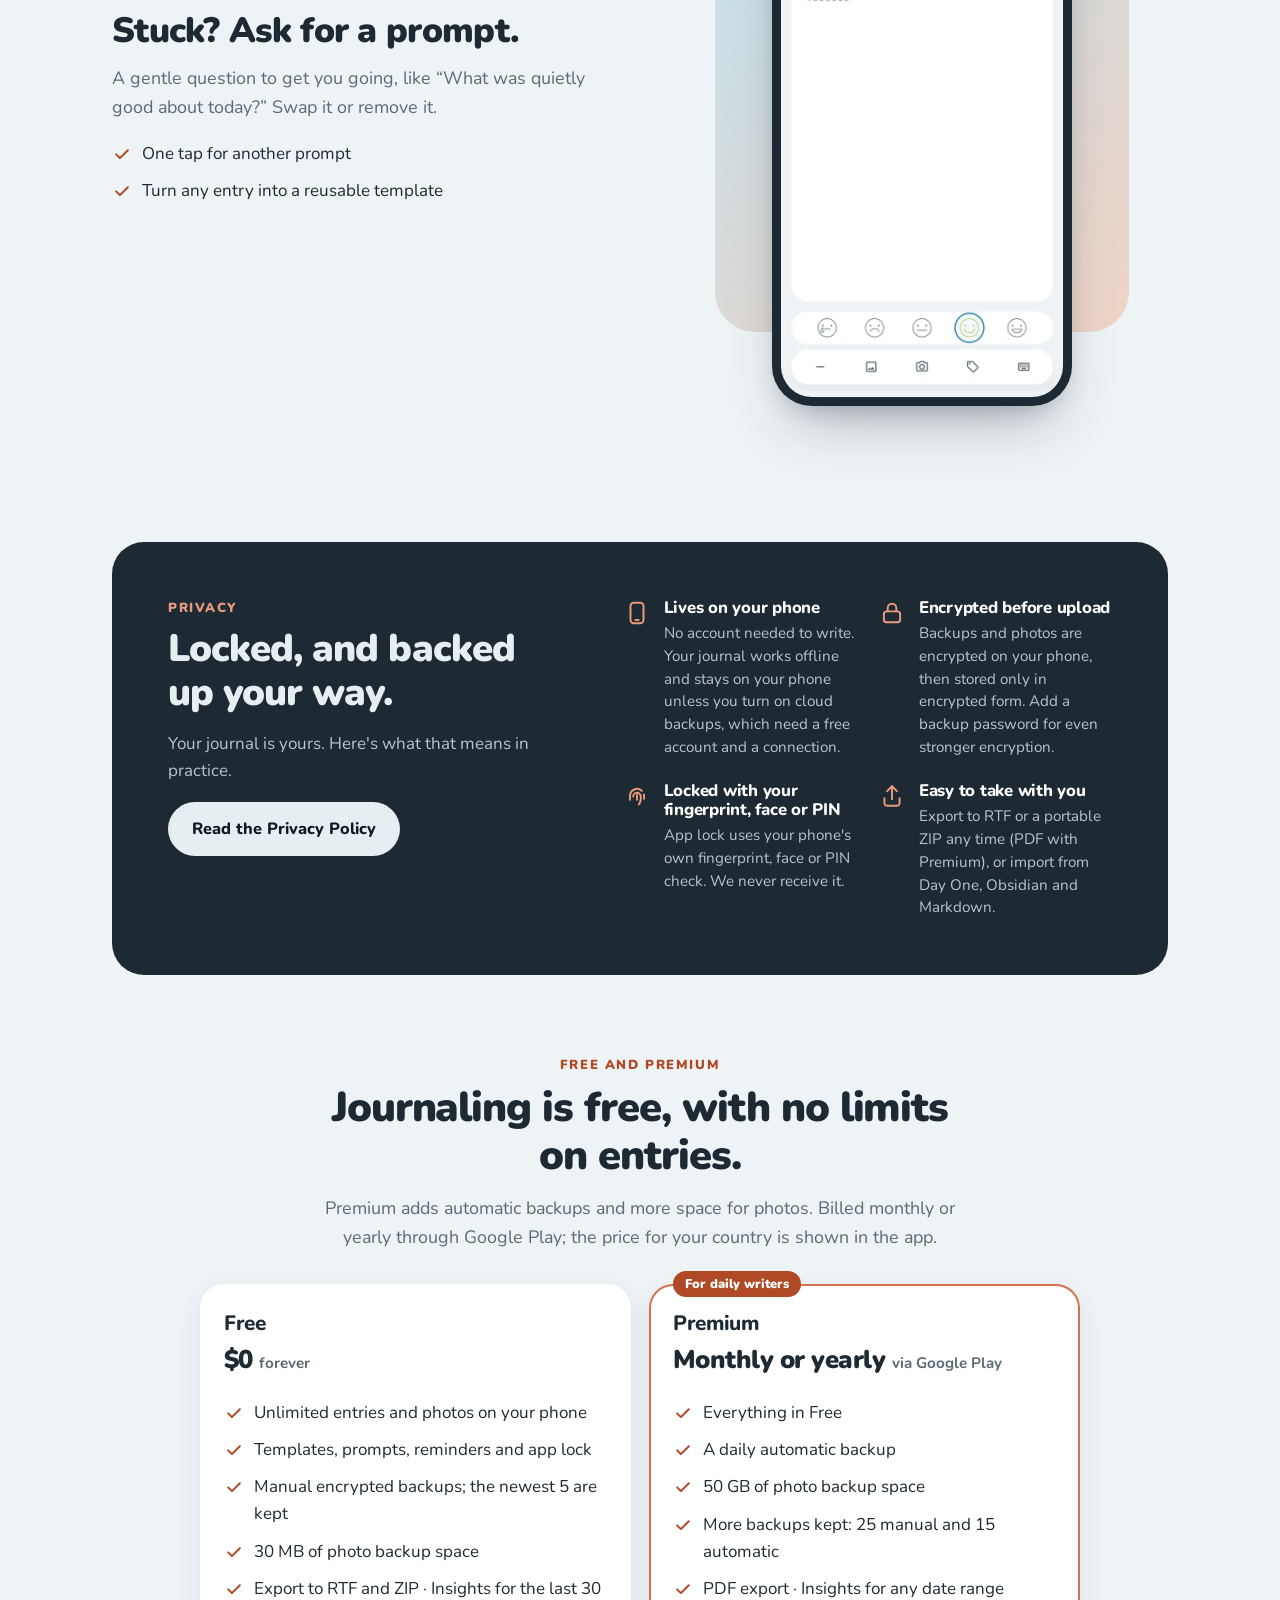
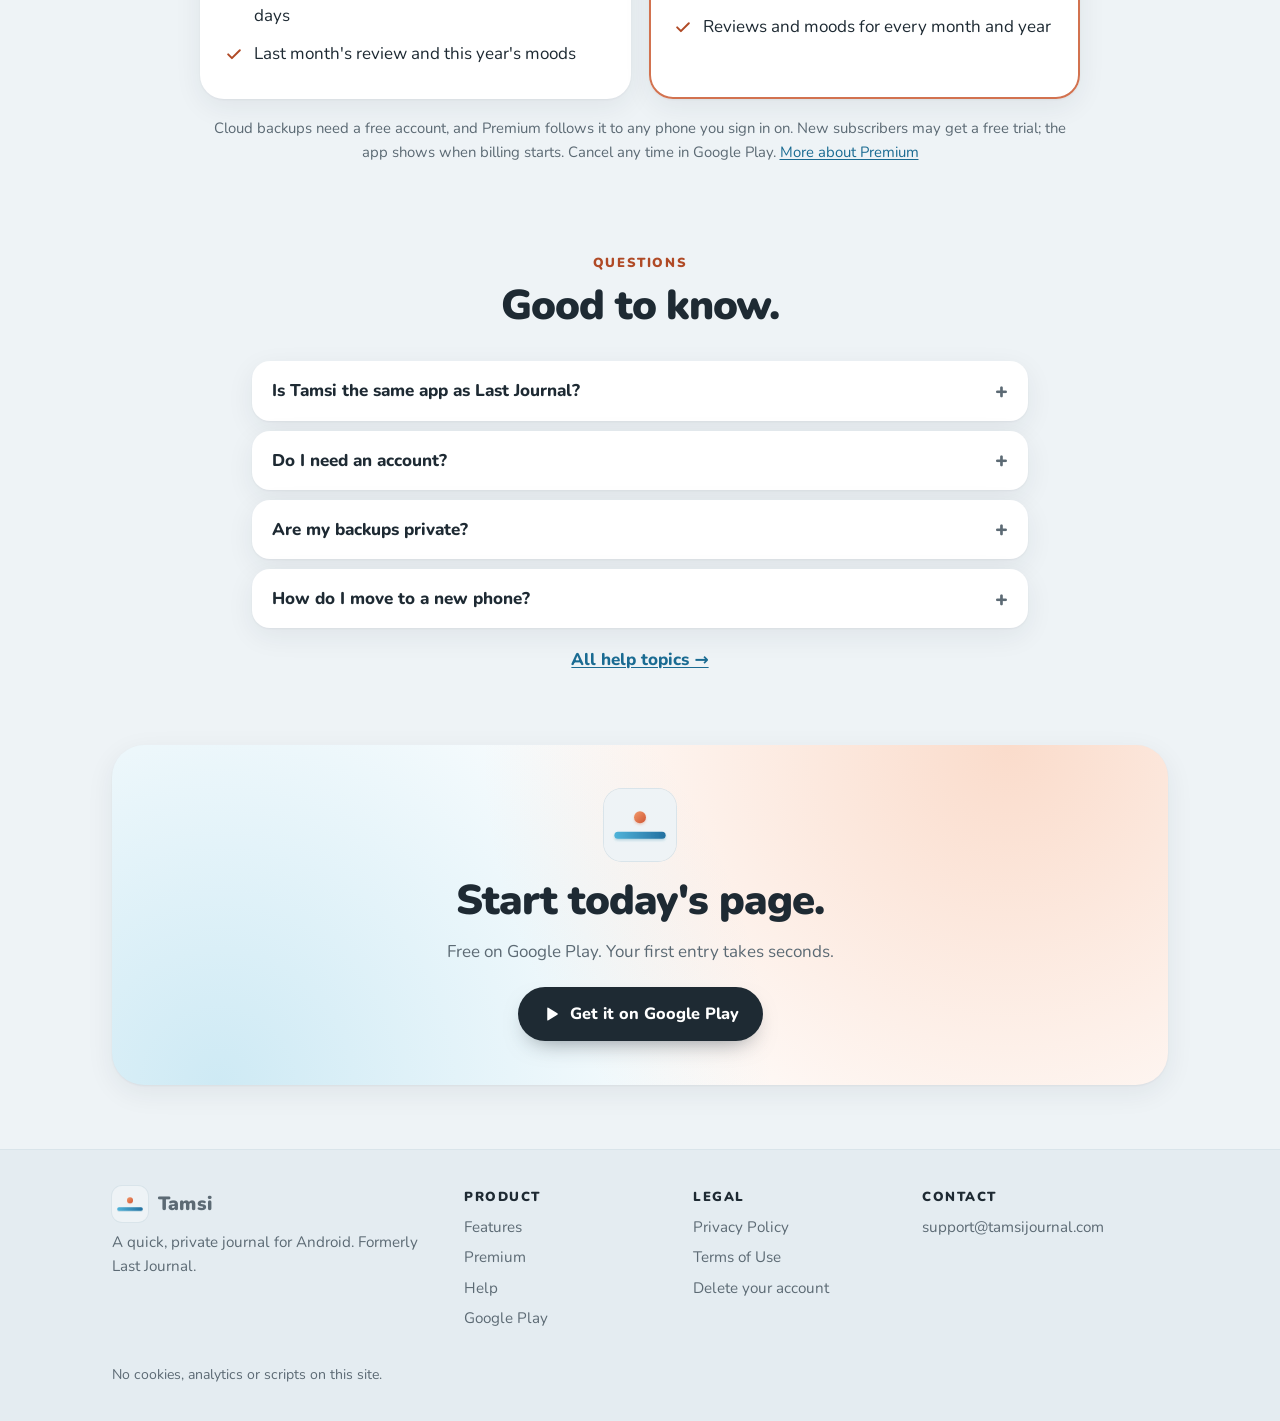
==== commit 6c036687: "Home FAQ: 'Are my backups private?'" ====
--- a/index.html
+++ b/index.html
@@ -192,8 +192,8 @@
 name. Your entries, backups and Premium carry over as they are; there's nothing to do.</p></div></details>
 <details><summary>Do I need an account?</summary><div class="answer"><p>No. Tamsi works fully without one. An
 account is only for encrypted cloud backups, and you can add it any time.</p></div></details>
-<details><summary>Can you read my backups?</summary><div class="answer"><p>Backups are encrypted on your phone
-before upload and stored only in encrypted form. We take your privacy seriously and never look at what's inside. For even stronger
+<details><summary>Are my backups private?</summary><div class="answer"><p>Backups are encrypted on your phone
+before upload and stored only in encrypted form. Your journal stays private to you. For even stronger
 encryption, add a backup password. <a href="faq.html#encryption">How encryption works</a></p></div></details>
 <details><summary>How do I move to a new phone?</summary><div class="answer"><p>Back up on the old phone, sign in
 the same way on the new one, and restore. <a href="faq.html#new-phone">Step by step</a></p></div></details>
